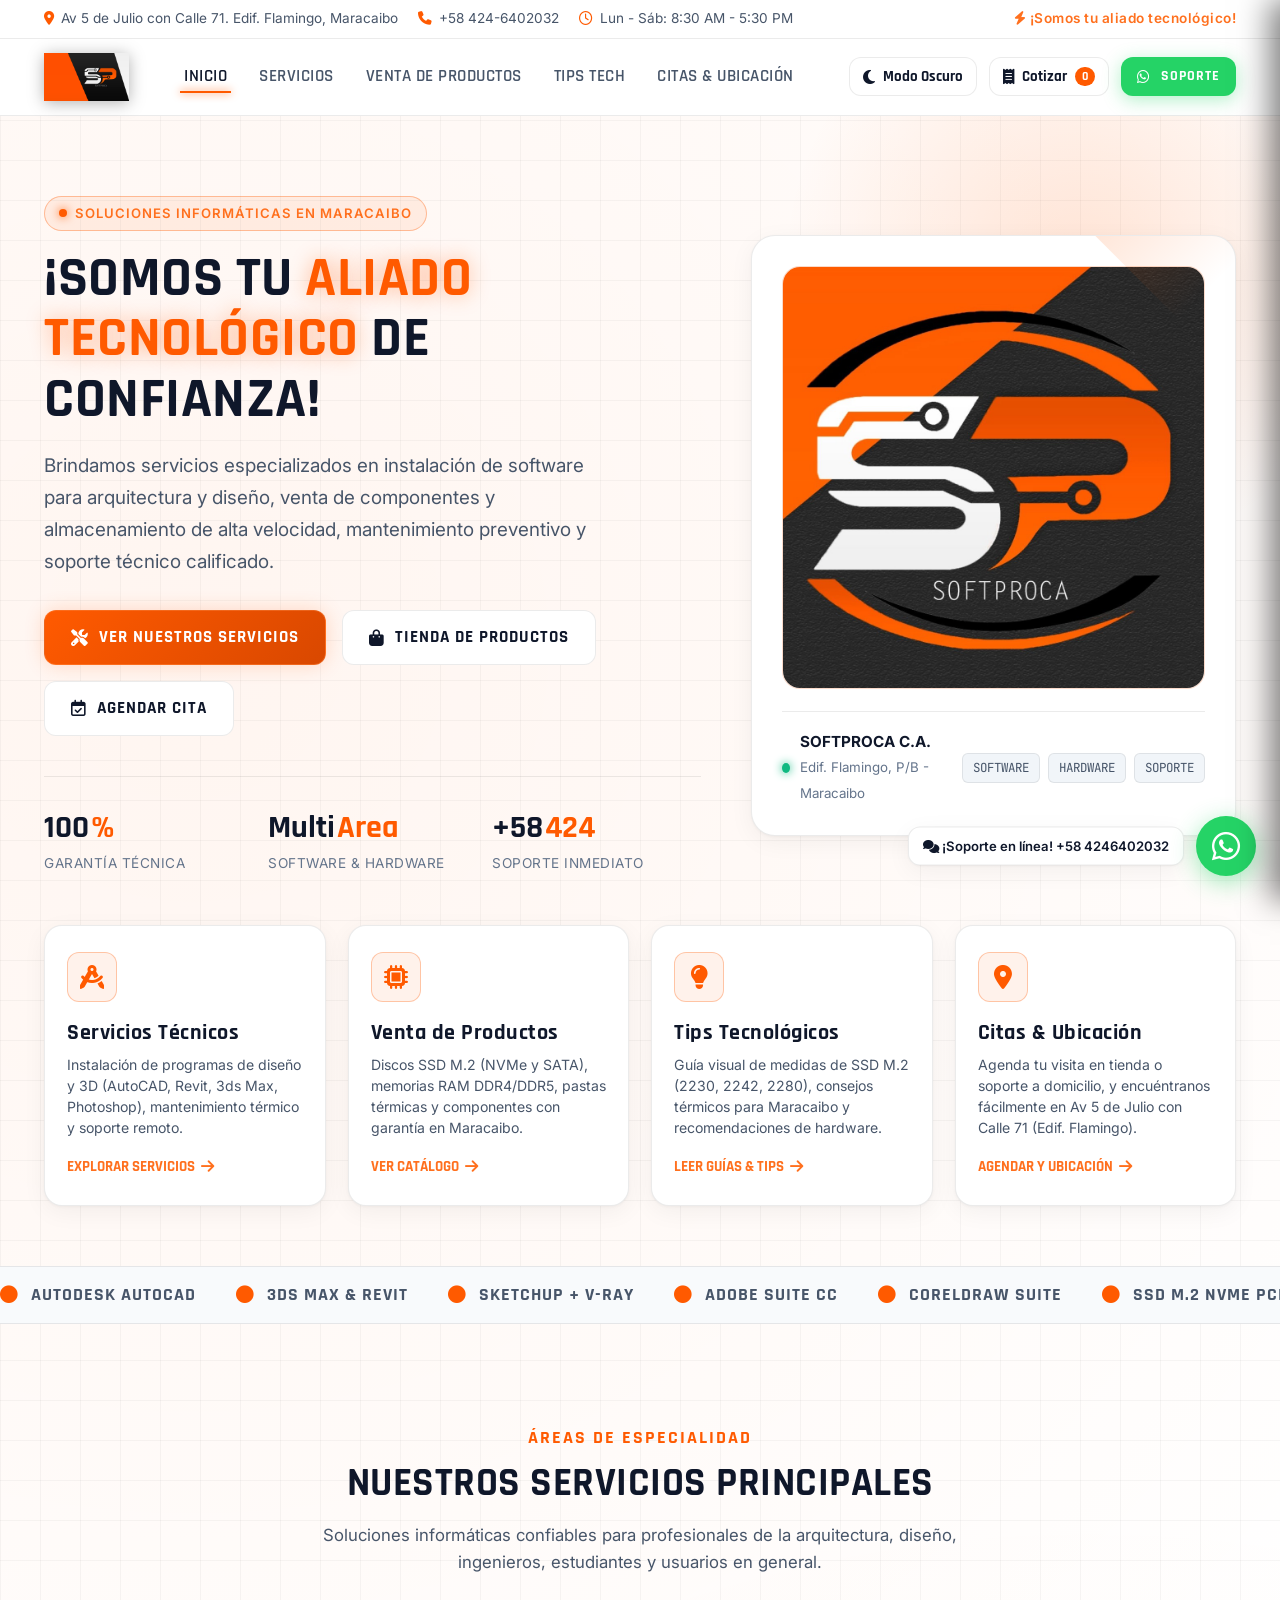
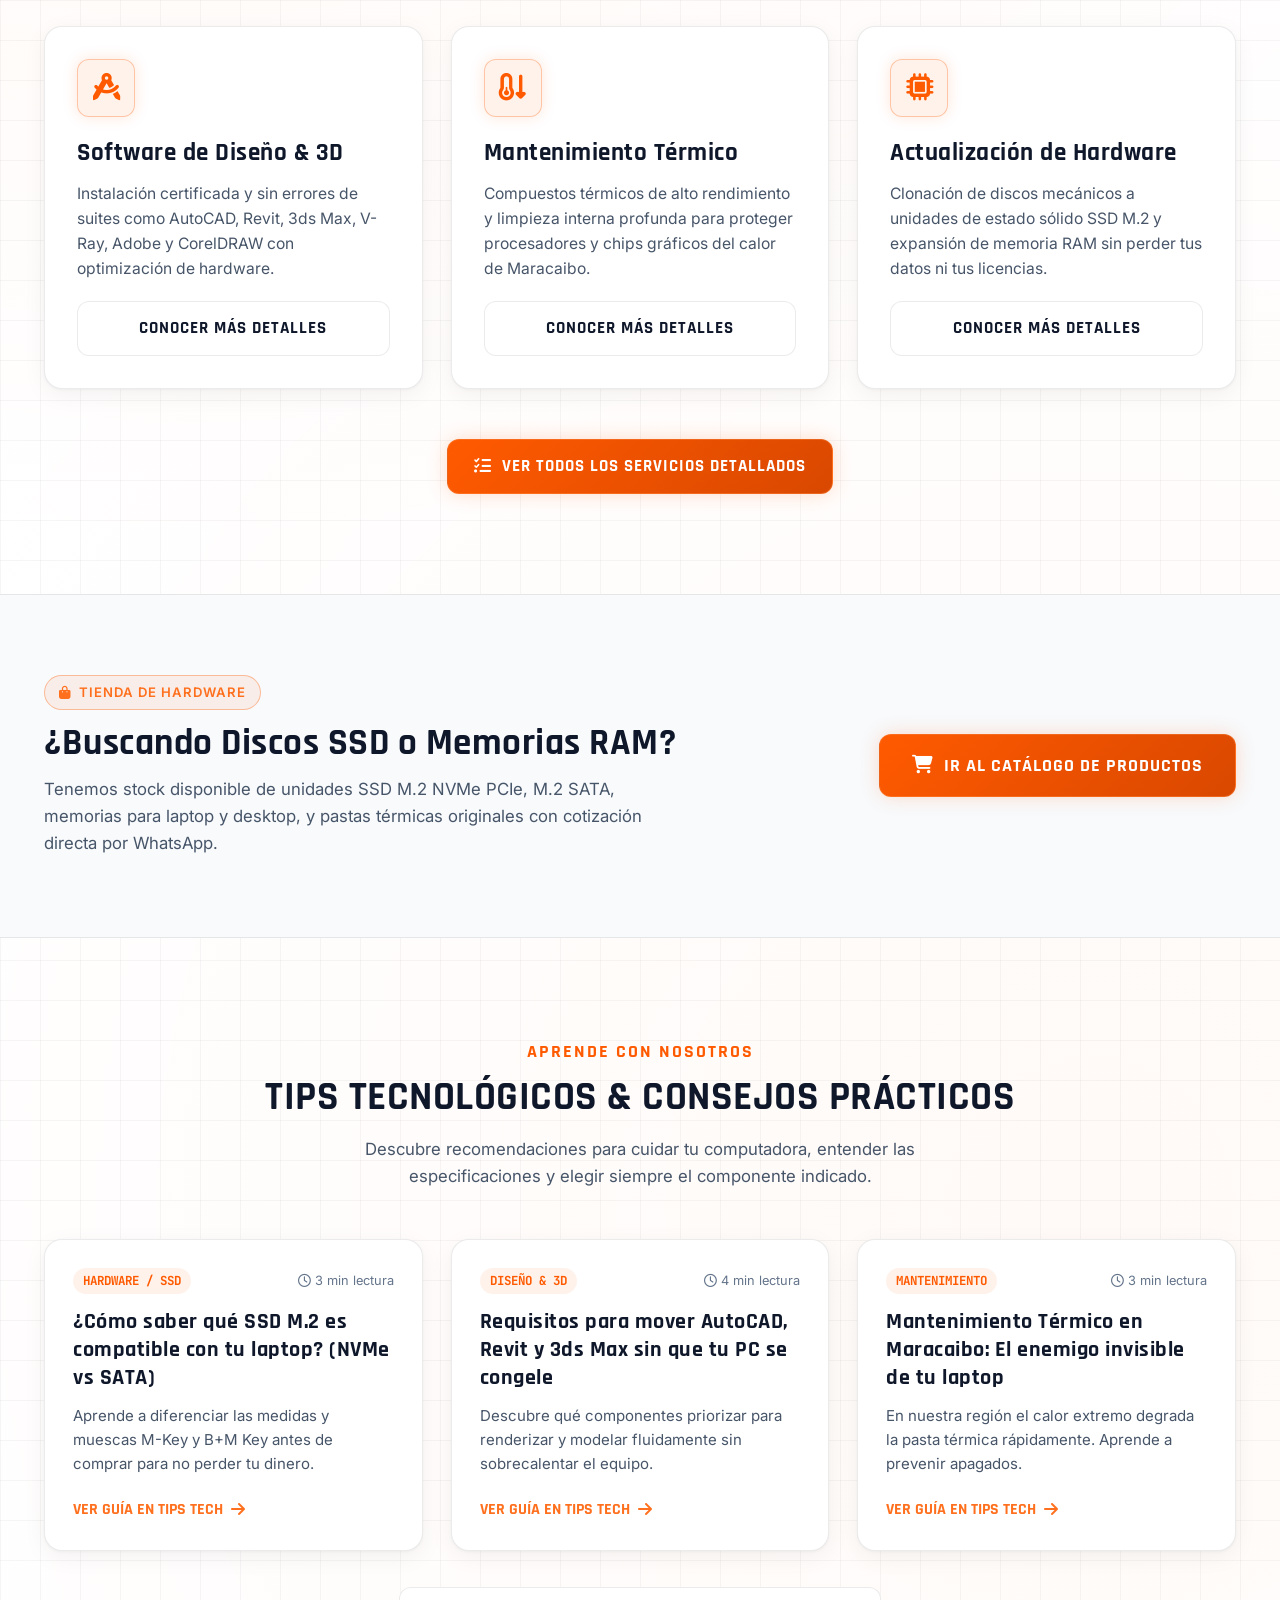
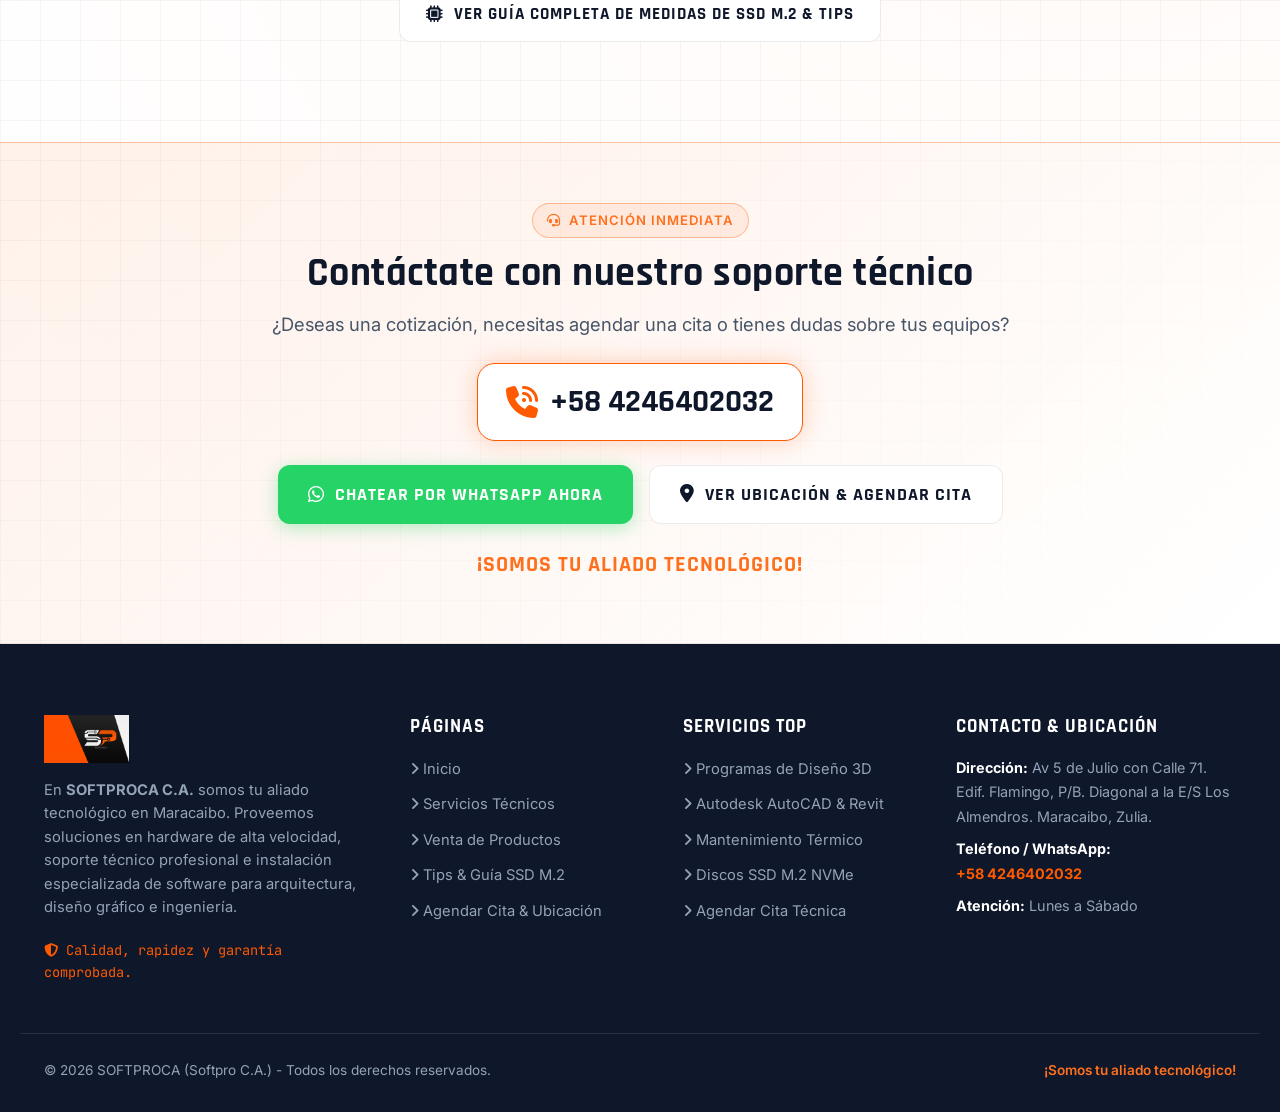
==== index.html @ 81241e96 "Add files via upload" ====
<!DOCTYPE html>
<html lang="es">
<head>
  <meta charset="UTF-8">
  <meta name="viewport" content="width=device-width, initial-scale=1.0">
  <title>SOFTPROCA | ¡Somos tu aliado tecnológico! - Maracaibo</title>
  <meta name="description" content="SOFTPROCA C.A. - Tu aliado tecnológico en Maracaibo. Especialistas en servicios de instalación de software de diseño, venta de hardware, discos SSD M.2 y soporte técnico.">
  <meta name="keywords" content="Softproca, Maracaibo, servicios tecnicos, venta hardware, instalacion software, AutoCAD, Revit, SSD M.2, soporte tecnico Zulia">

  <!-- Favicon -->
  <link rel="icon" type="image/svg+xml" href="assets/images/logo-icon.svg">

  <!-- Hojas de Estilo -->
  <link rel="stylesheet" href="assets/css/styles.css">

  <!-- FontAwesome Icons -->
  <link rel="stylesheet" href="https://cdnjs.cloudflare.com/ajax/libs/font-awesome/6.5.1/css/all.min.css" integrity="sha512-DTOQO9RWCH3ppGqcWaEA1BIZOC6xxalwEsw9c2QQeAIftl+Vegovlnee1c9QX4TctnWMn13TZye+giMm8e2LwA==" crossorigin="anonymous" referrerpolicy="no-referrer" />

  <!-- Detección Inmediata de Tema (Modo Claro Predeterminado de la Marca) -->
  <script>
    (function() {
      try {
        const savedTheme = localStorage.getItem('softproca-theme');
        if (savedTheme === 'dark') {
          document.documentElement.setAttribute('data-theme', 'dark');
        } else {
          // Predominio de blanco y estilo oficial por defecto
          document.documentElement.setAttribute('data-theme', 'light');
        }
      } catch (e) {
        document.documentElement.setAttribute('data-theme', 'light');
      }
    })();
  </script>
</head>
<body>

  <!-- =========================================================================
       TOP BAR INFORMATIVA
       ========================================================================= -->
  <aside class="topbar">
    <div class="container topbar-content">
      <div class="topbar-info">
        <span><i class="fa-solid fa-location-dot" style="color: var(--sp-orange);"></i> Av 5 de Julio con Calle 71. Edif. Flamingo, Maracaibo</span>
        <a href="tel:+584246402032"><i class="fa-solid fa-phone" style="color: var(--sp-orange);"></i> +58 424-6402032</a>
        <span><i class="fa-regular fa-clock" style="color: var(--sp-orange);"></i> Lun - Sáb: 8:30 AM - 5:30 PM</span>
      </div>
      <div class="topbar-slogan">
        <i class="fa-solid fa-bolt"></i> ¡Somos tu aliado tecnológico!
      </div>
    </div>
  </aside>

  <!-- =========================================================================
       NAVBAR PRINCIPAL
       ========================================================================= -->
  <header>
    <nav class="navbar" id="navbar">
      <div class="container nav-container">
        <!-- Logo de Marca -->
        <a href="index.html" class="brand-logo" aria-label="Inicio SOFTPROCA">
          <img src="assets/images/logo-banner.png" alt="SOFTPROCA Logo Oficial" onerror="this.src='assets/images/logo-sq.jpg'">
        </a>

        <!-- Menú de Navegación Multi-página -->
        <ul class="nav-links">
          <li><a href="index.html" class="nav-link active">Inicio</a></li>
          <li><a href="servicios.html" class="nav-link">Servicios</a></li>
          <li><a href="productos.html" class="nav-link">Venta de Productos</a></li>
          <li><a href="tips.html" class="nav-link">Tips Tech</a></li>
          <li><a href="citas-ubicacion.html" class="nav-link">Citas & Ubicación</a></li>
        </ul>

        <!-- Acciones: Tema, Cotizar y WhatsApp -->
        <div class="nav-actions">
          <button class="theme-toggle-btn" id="theme-toggle-btn" aria-label="Cambiar tema claro u oscuro" title="Cambiar tema">
            <i class="fa-solid fa-moon theme-icon" id="theme-icon"></i>
            <span class="theme-toggle-text" id="theme-text">Modo Oscuro</span>
          </button>

          <button class="cart-toggle-btn" id="cart-toggle-btn" aria-label="Ver Cotización">
            <i class="fa-solid fa-receipt"></i>
            <span>Cotizar</span>
            <span class="cart-badge-count" id="cart-badge">0</span>
          </button>

          <a href="https://wa.me/584246402032?text=Hola%20SOFTPROCA!%20%C2%A1Somos%20tu%20aliado%20tecnol%C3%B3gico!%20Deseo%20hacer%20una%20consulta." target="_blank" rel="noopener noreferrer" class="btn btn-whatsapp btn-sm">
            <i class="fa-brands fa-whatsapp"></i> Soporte
          </a>

          <button class="mobile-toggle" aria-label="Abrir Menú">
            <i class="fa-solid fa-bars"></i>
          </button>
        </div>
      </div>
    </nav>
  </header>

  <main>
    <!-- =========================================================================
         HERO SECTION INSTITUCIONAL (EQUILIBRADO)
         ========================================================================= -->
    <section class="hero" id="inicio">
      <div class="container hero-grid">
        <div class="hero-content">
          <div class="badge-tech">
            <span class="pulse-dot"></span>
            Soluciones Informáticas en Maracaibo
          </div>

          <h1 class="hero-headline">
            ¡Somos tu <span class="highlight">aliado tecnológico</span> de confianza!
          </h1>

          <p class="hero-lead">
            Brindamos servicios especializados en instalación de software para arquitectura y diseño, venta de componentes y almacenamiento de alta velocidad, mantenimiento preventivo y soporte técnico calificado.
          </p>

          <div class="hero-cta-group">
            <a href="servicios.html" class="btn btn-primary">
              <i class="fa-solid fa-screwdriver-wrench"></i> Ver Nuestros Servicios
            </a>
            <a href="productos.html" class="btn btn-secondary">
              <i class="fa-solid fa-bag-shopping"></i> Tienda de Productos
            </a>
            <a href="citas-ubicacion.html" class="btn btn-secondary">
              <i class="fa-regular fa-calendar-check"></i> Agendar Cita
            </a>
          </div>

          <div class="hero-stats">
            <div class="stat-item">
              <div class="stat-num">100<span>%</span></div>
              <div class="stat-label">Garantía Técnica</div>
            </div>
            <div class="stat-item">
              <div class="stat-num">Multi<span>Area</span></div>
              <div class="stat-label">Software & Hardware</div>
            </div>
            <div class="stat-item">
              <div class="stat-num">+58<span>424</span></div>
              <div class="stat-label">Soporte Inmediato</div>
            </div>
          </div>
        </div>

        <!-- Columna Visual Hero -->
        <div class="hero-visual">
          <div class="hero-card">
            <div class="hero-card-img-wrap">
              <img src="assets/images/logo-sq.jpg" alt="SOFTPROCA Identidad Visual" />
            </div>
            <div class="hero-card-info">
              <div class="hero-card-status">
                <span class="status-indicator"></span>
                <div>
                  <strong style="display:block; font-size: 0.95rem; color: var(--sp-heading-color);">SOFTPROCA C.A.</strong>
                  <small style="color: var(--sp-text-muted);">Edif. Flamingo, P/B - Maracaibo</small>
                </div>
              </div>
              <div class="hero-card-tags">
                <span class="tag-pill">SOFTWARE</span>
                <span class="tag-pill">HARDWARE</span>
                <span class="tag-pill">SOPORTE</span>
              </div>
            </div>
          </div>
        </div>
      </div>
    </section>

    <!-- =========================================================================
         ACCESOS DIRECTOS A LAS 4 PÁGINAS PRINCIPALES
         ========================================================================= -->
    <section class="container">
      <div class="overview-sections-grid">
        <!-- Tarjeta 1: Servicios -->
        <div class="overview-card">
          <div>
            <div class="overview-card-icon">
              <i class="fa-solid fa-compass-drafting"></i>
            </div>
            <h3 class="overview-card-title">Servicios Técnicos</h3>
            <p class="overview-card-desc">
              Instalación de programas de diseño y 3D (AutoCAD, Revit, 3ds Max, Photoshop), mantenimiento térmico y soporte remoto.
            </p>
          </div>
          <a href="servicios.html" class="overview-card-link">
            Explorar Servicios <i class="fa-solid fa-arrow-right"></i>
          </a>
        </div>

        <!-- Tarjeta 2: Venta de Productos -->
        <div class="overview-card">
          <div>
            <div class="overview-card-icon">
              <i class="fa-solid fa-microchip"></i>
            </div>
            <h3 class="overview-card-title">Venta de Productos</h3>
            <p class="overview-card-desc">
              Discos SSD M.2 (NVMe y SATA), memorias RAM DDR4/DDR5, pastas térmicas y componentes con garantía en Maracaibo.
            </p>
          </div>
          <a href="productos.html" class="overview-card-link">
            Ver Catálogo <i class="fa-solid fa-arrow-right"></i>
          </a>
        </div>

        <!-- Tarjeta 3: Tips Tech -->
        <div class="overview-card">
          <div>
            <div class="overview-card-icon">
              <i class="fa-solid fa-lightbulb"></i>
            </div>
            <h3 class="overview-card-title">Tips Tecnológicos</h3>
            <p class="overview-card-desc">
              Guía visual de medidas de SSD M.2 (2230, 2242, 2280), consejos térmicos para Maracaibo y recomendaciones de hardware.
            </p>
          </div>
          <a href="tips.html" class="overview-card-link">
            Leer Guías & Tips <i class="fa-solid fa-arrow-right"></i>
          </a>
        </div>

        <!-- Tarjeta 4: Agendar Citas & Ubicación -->
        <div class="overview-card">
          <div>
            <div class="overview-card-icon">
              <i class="fa-solid fa-location-dot"></i>
            </div>
            <h3 class="overview-card-title">Citas & Ubicación</h3>
            <p class="overview-card-desc">
              Agenda tu visita en tienda o soporte a domicilio, y encuéntranos fácilmente en Av 5 de Julio con Calle 71 (Edif. Flamingo).
            </p>
          </div>
          <a href="citas-ubicacion.html" class="overview-card-link">
            Agendar y Ubicación <i class="fa-solid fa-arrow-right"></i>
          </a>
        </div>
      </div>
    </section>

    <!-- =========================================================================
         TICKER TECNOLÓGICO INFINITO
         ========================================================================= -->
    <div class="tech-ticker-wrap">
      <div class="tech-ticker">
        <span class="ticker-item"><i class="fa-solid fa-circle dot"></i> AUTODESK AUTOCAD</span>
        <span class="ticker-item"><i class="fa-solid fa-circle dot"></i> 3DS MAX & REVIT</span>
        <span class="ticker-item"><i class="fa-solid fa-circle dot"></i> SKETCHUP + V-RAY</span>
        <span class="ticker-item"><i class="fa-solid fa-circle dot"></i> ADOBE SUITE CC</span>
        <span class="ticker-item"><i class="fa-solid fa-circle dot"></i> CORELDRAW SUITE</span>
        <span class="ticker-item"><i class="fa-solid fa-circle dot"></i> SSD M.2 NVMe PCIE</span>
        <span class="ticker-item"><i class="fa-solid fa-circle dot"></i> MANTENIMIENTO TÉRMICO</span>
        <span class="ticker-item"><i class="fa-solid fa-circle dot"></i> SOPORTE TÉCNICO: +58 4246402032</span>
        <!-- Duplicado para loop continuo -->
        <span class="ticker-item"><i class="fa-solid fa-circle dot"></i> AUTODESK AUTOCAD</span>
        <span class="ticker-item"><i class="fa-solid fa-circle dot"></i> 3DS MAX & REVIT</span>
        <span class="ticker-item"><i class="fa-solid fa-circle dot"></i> SKETCHUP + V-RAY</span>
        <span class="ticker-item"><i class="fa-solid fa-circle dot"></i> ADOBE SUITE CC</span>
        <span class="ticker-item"><i class="fa-solid fa-circle dot"></i> CORELDRAW SUITE</span>
        <span class="ticker-item"><i class="fa-solid fa-circle dot"></i> SSD M.2 NVMe PCIE</span>
        <span class="ticker-item"><i class="fa-solid fa-circle dot"></i> MANTENIMIENTO TÉRMICO</span>
      </div>
    </div>

    <!-- =========================================================================
         RESUMEN DE SERVICIOS DESTACADOS (CON ENLACE A SERVICIOS.HTML)
         ========================================================================= -->
    <section class="services-section">
      <div class="container">
        <div class="section-header">
          <span class="subtitle">Áreas de Especialidad</span>
          <h2 class="title">Nuestros Servicios Principales</h2>
          <p class="description">
            Soluciones informáticas confiables para profesionales de la arquitectura, diseño, ingenieros, estudiantes y usuarios en general.
          </p>
        </div>

        <div class="services-grid">
          <!-- Card Resumen 1 -->
          <div class="service-card">
            <div>
              <div class="service-icon-box">
                <i class="fa-solid fa-compass-drafting"></i>
              </div>
              <h3 class="service-title">Software de Diseño & 3D</h3>
              <p class="service-desc">
                Instalación certificada y sin errores de suites como AutoCAD, Revit, 3ds Max, V-Ray, Adobe y CorelDRAW con optimización de hardware.
              </p>
            </div>
            <div class="service-action">
              <a href="servicios.html" class="btn btn-secondary" style="width:100%;">
                Conocer Más Detalles
              </a>
            </div>
          </div>

          <!-- Card Resumen 2 -->
          <div class="service-card">
            <div>
              <div class="service-icon-box">
                <i class="fa-solid fa-temperature-arrow-down"></i>
              </div>
              <h3 class="service-title">Mantenimiento Térmico</h3>
              <p class="service-desc">
                Compuestos térmicos de alto rendimiento y limpieza interna profunda para proteger procesadores y chips gráficos del calor de Maracaibo.
              </p>
            </div>
            <div class="service-action">
              <a href="servicios.html" class="btn btn-secondary" style="width:100%;">
                Conocer Más Detalles
              </a>
            </div>
          </div>

          <!-- Card Resumen 3 -->
          <div class="service-card">
            <div>
              <div class="service-icon-box">
                <i class="fa-solid fa-microchip"></i>
              </div>
              <h3 class="service-title">Actualización de Hardware</h3>
              <p class="service-desc">
                Clonación de discos mecánicos a unidades de estado sólido SSD M.2 y expansión de memoria RAM sin perder tus datos ni tus licencias.
              </p>
            </div>
            <div class="service-action">
              <a href="servicios.html" class="btn btn-secondary" style="width:100%;">
                Conocer Más Detalles
              </a>
            </div>
          </div>
        </div>

        <div style="text-align: center; margin-top: 10px;">
          <a href="servicios.html" class="btn btn-primary">
            <i class="fa-solid fa-list-check"></i> Ver Todos los Servicios Detallados
          </a>
        </div>
      </div>
    </section>

    <!-- =========================================================================
         BANNER RESUMEN DE PRODUCTOS & HARDWARE (CON ENLACE A PRODUCTOS.HTML)
         ========================================================================= -->
    <section style="padding: 80px 0; background: var(--sp-bg-inner); border-top: 1px solid var(--sp-border); border-bottom: 1px solid var(--sp-border);">
      <div class="container" style="display: flex; align-items: center; justify-content: space-between; flex-wrap: wrap; gap: 30px;">
        <div style="max-width: 650px;">
          <span class="badge-tech"><i class="fa-solid fa-bag-shopping"></i> Tienda de Hardware</span>
          <h2 style="font-size: 2.3rem; margin: 12px 0 10px; color: var(--sp-heading-color);">¿Buscando Discos SSD o Memorias RAM?</h2>
          <p style="color: var(--sp-text-secondary); font-size: 1.05rem;">
            Tenemos stock disponible de unidades SSD M.2 NVMe PCIe, M.2 SATA, memorias para laptop y desktop, y pastas térmicas originales con cotización directa por WhatsApp.
          </p>
        </div>
        <div>
          <a href="productos.html" class="btn btn-primary" style="padding: 16px 32px; font-size: 1.15rem;">
            <i class="fa-solid fa-cart-shopping"></i> Ir al Catálogo de Productos
          </a>
        </div>
      </div>
    </section>

    <!-- =========================================================================
         RESUMEN DE TIPS & GUÍAS (CON ENLACE A TIPS.HTML)
         ========================================================================= -->
    <section class="tips-section">
      <div class="container">
        <div class="section-header">
          <span class="subtitle">Aprende con Nosotros</span>
          <h2 class="title">Tips Tecnológicos & Consejos Prácticos</h2>
          <p class="description">
            Descubre recomendaciones para cuidar tu computadora, entender las especificaciones y elegir siempre el componente indicado.
          </p>
        </div>

        <div class="tips-grid">
          <!-- Tip 1 -->
          <article class="tip-card" onclick="window.location.href='tips.html'">
            <div class="tip-meta">
              <span class="tip-tag">Hardware / SSD</span>
              <span class="tip-read-time"><i class="fa-regular fa-clock"></i> 3 min lectura</span>
            </div>
            <h3 class="tip-title">¿Cómo saber qué SSD M.2 es compatible con tu laptop? (NVMe vs SATA)</h3>
            <p class="tip-excerpt">
              Aprende a diferenciar las medidas y muescas M-Key y B+M Key antes de comprar para no perder tu dinero.
            </p>
            <span class="tip-read-more">
              Ver Guía en Tips Tech <i class="fa-solid fa-arrow-right"></i>
            </span>
          </article>

          <!-- Tip 2 -->
          <article class="tip-card" onclick="window.location.href='tips.html'">
            <div class="tip-meta">
              <span class="tip-tag">Diseño & 3D</span>
              <span class="tip-read-time"><i class="fa-regular fa-clock"></i> 4 min lectura</span>
            </div>
            <h3 class="tip-title">Requisitos para mover AutoCAD, Revit y 3ds Max sin que tu PC se congele</h3>
            <p class="tip-excerpt">
              Descubre qué componentes priorizar para renderizar y modelar fluidamente sin sobrecalentar el equipo.
            </p>
            <span class="tip-read-more">
              Ver Guía en Tips Tech <i class="fa-solid fa-arrow-right"></i>
            </span>
          </article>

          <!-- Tip 3 -->
          <article class="tip-card" onclick="window.location.href='tips.html'">
            <div class="tip-meta">
              <span class="tip-tag">Mantenimiento</span>
              <span class="tip-read-time"><i class="fa-regular fa-clock"></i> 3 min lectura</span>
            </div>
            <h3 class="tip-title">Mantenimiento Térmico en Maracaibo: El enemigo invisible de tu laptop</h3>
            <p class="tip-excerpt">
              En nuestra región el calor extremo degrada la pasta térmica rápidamente. Aprende a prevenir apagados.
            </p>
            <span class="tip-read-more">
              Ver Guía en Tips Tech <i class="fa-solid fa-arrow-right"></i>
            </span>
          </article>
        </div>

        <div style="text-align: center; margin-top: 36px;">
          <a href="tips.html" class="btn btn-secondary">
            <i class="fa-solid fa-microchip"></i> Ver Guía Completa de Medidas de SSD M.2 & Tips
          </a>
        </div>
      </div>
    </section>

    <!-- =========================================================================
         BANNER DE SOPORTE TÉCNICO Y ACCESO A UBICACIÓN
         ========================================================================= -->
    <section class="support-banner-section">
      <div class="container support-box">
        <span class="badge-tech"><i class="fa-solid fa-headset"></i> Atención Inmediata</span>
        <h2 style="margin-top: 12px;">Contáctate con nuestro soporte técnico</h2>
        <p>
          ¿Deseas una cotización, necesitas agendar una cita o tienes dudas sobre tus equipos?
        </p>
        
        <div>
          <a href="tel:+584246402032" class="support-phone-badge">
            <i class="fa-solid fa-phone-volume"></i> +58 4246402032
          </a>
        </div>

        <div style="display: flex; justify-content: center; gap: 16px; flex-wrap: wrap;">
          <a href="https://wa.me/584246402032?text=Hola%20Softproca!%20Necesito%20asistencia%20t%C3%A9cnica%20de%20un%20especialista." target="_blank" rel="noopener noreferrer" class="btn btn-whatsapp" style="font-size: 1.15rem; padding: 14px 30px;">
            <i class="fa-brands fa-whatsapp"></i> Chatear por WhatsApp Ahora
          </a>
          <a href="citas-ubicacion.html" class="btn btn-secondary" style="font-size: 1.15rem; padding: 14px 30px;">
            <i class="fa-solid fa-location-dot"></i> Ver Ubicación & Agendar Cita
          </a>
        </div>

        <div style="margin-top: 24px; font-family: var(--sp-font-head); font-size: 1.35rem; color: var(--sp-orange-light); font-weight: 700; letter-spacing: 1px;">
          ¡SOMOS TU ALIADO TECNOLÓGICO!
        </div>
      </div>
    </section>
  </main>

  <!-- =========================================================================
       FOOTER
       ========================================================================= -->
  <footer class="site-footer">
    <div class="container footer-grid">
      <div class="footer-brand">
        <img src="assets/images/logo-banner.png" alt="SOFTPROCA Logo" style="height: 48px; width: auto; margin-bottom: 14px;">
        <p>
          En <strong>SOFTPROCA C.A.</strong> somos tu aliado tecnológico en Maracaibo. Proveemos soluciones en hardware de alta velocidad, soporte técnico profesional e instalación especializada de software para arquitectura, diseño gráfico e ingeniería.
        </p>
        <div style="font-family: var(--sp-font-mono); font-size: 0.85rem; color: var(--sp-orange);">
          <i class="fa-solid fa-shield-halved"></i> Calidad, rapidez y garantía comprobada.
        </div>
      </div>

      <div class="footer-col">
        <h4>Páginas</h4>
        <ul class="footer-links">
          <li><a href="index.html"><i class="fa-solid fa-angle-right"></i> Inicio</a></li>
          <li><a href="servicios.html"><i class="fa-solid fa-angle-right"></i> Servicios Técnicos</a></li>
          <li><a href="productos.html"><i class="fa-solid fa-angle-right"></i> Venta de Productos</a></li>
          <li><a href="tips.html"><i class="fa-solid fa-angle-right"></i> Tips & Guía SSD M.2</a></li>
          <li><a href="citas-ubicacion.html"><i class="fa-solid fa-angle-right"></i> Agendar Cita & Ubicación</a></li>
        </ul>
      </div>

      <div class="footer-col">
        <h4>Servicios Top</h4>
        <ul class="footer-links">
          <li><a href="servicios.html"><i class="fa-solid fa-angle-right"></i> Programas de Diseño 3D</a></li>
          <li><a href="servicios.html"><i class="fa-solid fa-angle-right"></i> Autodesk AutoCAD & Revit</a></li>
          <li><a href="servicios.html"><i class="fa-solid fa-angle-right"></i> Mantenimiento Térmico</a></li>
          <li><a href="productos.html"><i class="fa-solid fa-angle-right"></i> Discos SSD M.2 NVMe</a></li>
          <li><a href="citas-ubicacion.html"><i class="fa-solid fa-angle-right"></i> Agendar Cita Técnica</a></li>
        </ul>
      </div>

      <div class="footer-col">
        <h4>Contacto & Ubicación</h4>
        <div style="font-size: 0.9rem; line-height: 1.7;">
          <p><strong style="color:#FFF;">Dirección:</strong> Av 5 de Julio con Calle 71. Edif. Flamingo, P/B. Diagonal a la E/S Los Almendros. Maracaibo, Zulia.</p>
          <p style="margin-top: 8px;"><strong style="color:#FFF;">Teléfono / WhatsApp:</strong> <br><a href="tel:+584246402032" style="color: var(--sp-orange); font-weight: bold;">+58 4246402032</a></p>
          <p style="margin-top: 8px;"><strong style="color:#FFF;">Atención:</strong> Lunes a Sábado</p>
        </div>
      </div>
    </div>

    <div class="container footer-bottom">
      <div>
        &copy; 2026 SOFTPROCA (Softpro C.A.) - Todos los derechos reservados.
      </div>
      <div style="color: var(--sp-orange-light); font-weight: 600;">
        ¡Somos tu aliado tecnológico!
      </div>
    </div>
  </footer>

  <!-- =========================================================================
       DRAWER LATERAL: COTIZADOR / CARRITO DE PRODUCTOS
       ========================================================================= -->
  <div class="cart-drawer-overlay" id="cart-drawer-overlay"></div>
  <aside class="cart-drawer" id="cart-drawer">
    <div class="cart-drawer-header">
      <h3 class="cart-drawer-title">
        <i class="fa-solid fa-receipt" style="color: var(--sp-orange);"></i> Tu Lista de Cotización
      </h3>
      <button class="cart-drawer-close" id="cart-close-btn" aria-label="Cerrar Cotizador">
        <i class="fa-solid fa-xmark"></i>
      </button>
    </div>

    <div class="cart-drawer-items" id="cart-items-container"></div>

    <div class="cart-drawer-footer">
      <div class="cart-total-row">
        <span>Total Estimado:</span>
        <span id="cart-total-amount" style="color: var(--sp-orange);">$0.00</span>
      </div>
      <button class="btn btn-whatsapp" id="btn-checkout-wa" style="width: 100%;" disabled>
        <i class="fa-brands fa-whatsapp"></i> Enviar Cotización a WhatsApp (+58 4246402032)
      </button>
      <small style="display: block; text-align: center; color: var(--sp-text-muted); margin-top: 10px; font-size: 0.78rem;">
        Precios referenciales en USD. Te responderemos al instante con la cotización formal y disponibilidad en tienda.
      </small>
    </div>
  </aside>

  <!-- =========================================================================
       MODAL GENERAL (LIGHTBOX DE FLYERS Y DETALLES)
       ========================================================================= -->
  <div class="modal-overlay" id="general-modal-overlay">
    <div class="modal-content-box">
      <button class="modal-close-btn" id="general-modal-close" aria-label="Cerrar Ventana">
        <i class="fa-solid fa-xmark"></i>
      </button>
      <h3 id="general-modal-title" style="font-size: 1.5rem; color: var(--sp-orange); margin-bottom: 16px;">Detalle</h3>
      <div id="general-modal-body"></div>
    </div>
  </div>

  <!-- =========================================================================
       WIDGET FLOTANTE DE WHATSAPP
       ========================================================================= -->
  <div class="whatsapp-float-widget">
    <div class="whatsapp-tooltip">
      <i class="fa-solid fa-comments"></i> ¡Soporte en línea! +58 4246402032
    </div>
    <a href="https://wa.me/584246402032?text=Hola%20SOFTPROCA!%20%C2%A1Somos%20tu%20aliado%20tecnol%C3%B3gico!%20Deseo%20hacer%20una%20consulta." target="_blank" rel="noopener noreferrer" class="whatsapp-float-btn" aria-label="Contactar soporte por WhatsApp">
      <i class="fa-brands fa-whatsapp"></i>
    </a>
  </div>

  <!-- Script Principal -->
  <script src="assets/js/main.js"></script>
</body>
</html>
---- assets/css/styles.css ----
/* ==========================================================================
   SOFTPROCA - IDENTIDAD VISUAL & ESTILOS GLOBALES
   "¡Somos tu aliado tecnológico!"
   SOPORTE PARA MODO OSCURO (DARK) Y MODO CLARO (LIGHT)
   ========================================================================== */

@import url('https://fonts.googleapis.com/css2?family=Inter:wght@300;400;500;600;700&family=Rajdhani:wght@500;600;700;800&family=JetBrains+Mono:wght@400;500;700&display=swap');

/* ==========================================================================
   VARIABLES DE COLOR & TEMAS
   ========================================================================== */

:root, [data-theme="light"] {
  /* Color Acento de Marca Softproca */
  --sp-orange: #FF5A00;
  --sp-orange-light: #FF701E;
  --sp-orange-dark: #D94800;
  --sp-orange-glow: rgba(255, 90, 0, 0.35);
  --sp-orange-dim: rgba(255, 90, 0, 0.08);

  /* Fondos Modo Claro Oficial (Blanco Puro & Gris Tecnológico Sutil) */
  --sp-bg-darkest: #F1F5F9;
  --sp-bg-dark: #FFFFFF;
  --sp-bg-card: #FFFFFF;
  --sp-bg-card-hover: #F8FAFC;
  --sp-bg-card-alt: #F1F5F9;
  --sp-bg-inner: #F8FAFC;
  --sp-input-bg: #FFFFFF;
  --sp-ticker-bg: #F8FAFC;
  --sp-topbar-bg: #FFFFFF;
  --sp-navbar-bg: rgba(255, 255, 255, 0.96);
  --sp-banner-gradient: linear-gradient(135deg, #FFFFFF 0%, #FFF7F2 100%);
  --sp-support-gradient: linear-gradient(135deg, rgba(255, 90, 0, 0.08) 0%, #FFFFFF 100%);
  --sp-footer-bg: #0F172A;

  /* Bordes & Sombras Suaves */
  --sp-border: rgba(0, 0, 0, 0.08);
  --sp-border-hover: rgba(255, 90, 0, 0.5);
  --sp-border-active: rgba(255, 90, 0, 0.6);
  --sp-border-glow: 0 0 15px rgba(255, 90, 0, 0.25);
  --sp-shadow-card: 0 6px 24px rgba(0, 0, 0, 0.05), 0 1px 3px rgba(0, 0, 0, 0.04);
  --sp-shadow-glow: 0 0 20px rgba(255, 90, 0, 0.2);
  --sp-shadow-glow-strong: 0 0 30px rgba(255, 90, 0, 0.35);

  /* Textos & Tipografía de Alto Contraste */
  --sp-text-primary: #1E293B;
  --sp-text-secondary: #475569;
  --sp-text-muted: #64748B;
  --sp-text-orange: #FF5A00;
  --sp-heading-color: #0F172A;

  /* Elementos */
  --sp-pill-bg: #F1F5F9;
  --sp-pill-text: #1E293B;
  --sp-grid-line: rgba(0, 0, 0, 0.035);
  --sp-radial-glow1: rgba(255, 90, 0, 0.06);
  --sp-radial-glow2: rgba(255, 90, 0, 0.03);

  --sp-color-scheme: light;
}

[data-theme="dark"] {
  /* Color Acento de Marca Softproca */
  --sp-orange: #FF5A00;
  --sp-orange-light: #FF7726;
  --sp-orange-dark: #D94800;
  --sp-orange-glow: rgba(255, 90, 0, 0.45);
  --sp-orange-dim: rgba(255, 90, 0, 0.12);

  /* Fondos Modo Oscuro (Tech Space Dark) */
  --sp-bg-darkest: #07080A;
  --sp-bg-dark: #0D0F14;
  --sp-bg-card: #131720;
  --sp-bg-card-hover: #191E2A;
  --sp-bg-card-alt: #161A24;
  --sp-bg-inner: #0A0C11;
  --sp-input-bg: #0A0C11;
  --sp-ticker-bg: #0B0D12;
  --sp-topbar-bg: #07080A;
  --sp-navbar-bg: rgba(13, 15, 20, 0.92);
  --sp-banner-gradient: linear-gradient(135deg, #171A24 0%, #10121A 100%);
  --sp-support-gradient: linear-gradient(135deg, rgba(255, 90, 0, 0.18) 0%, rgba(13, 15, 20, 0.95) 100%);
  --sp-footer-bg: #07080A;

  /* Bordes & Sombras */
  --sp-border: rgba(255, 255, 255, 0.08);
  --sp-border-hover: rgba(255, 90, 0, 0.45);
  --sp-border-active: rgba(255, 90, 0, 0.5);
  --sp-border-glow: 0 0 15px rgba(255, 90, 0, 0.35);
  --sp-shadow-card: 0 10px 30px rgba(0, 0, 0, 0.6);
  --sp-shadow-glow: 0 0 25px rgba(255, 90, 0, 0.25);
  --sp-shadow-glow-strong: 0 0 35px rgba(255, 90, 0, 0.45);

  /* Textos & Tipografía */
  --sp-text-primary: #F3F4F6;
  --sp-text-secondary: #9CA3AF;
  --sp-text-muted: #6B7280;
  --sp-text-orange: #FF661A;
  --sp-heading-color: #FFFFFF;

  /* Elementos */
  --sp-pill-bg: #0A0C11;
  --sp-pill-text: #D1D5DB;
  --sp-grid-line: rgba(255, 255, 255, 0.02);
  --sp-radial-glow1: rgba(255, 90, 0, 0.07);
  --sp-radial-glow2: rgba(255, 90, 0, 0.05);

  --sp-color-scheme: dark;
}

/* Tipografía y Dimensiones Globales */
:root {
  --sp-font-head: 'Rajdhani', -apple-system, sans-serif;
  --sp-font-body: 'Inter', -apple-system, sans-serif;
  --sp-font-mono: 'JetBrains Mono', monospace;

  --sp-radius-sm: 6px;
  --sp-radius-md: 12px;
  --sp-radius-lg: 18px;
  --sp-radius-xl: 24px;

  --sp-transition: all 0.25s cubic-bezier(0.4, 0, 0.2, 1);
}

/* ==========================================================================
   RESET & BASE
   ========================================================================== */

*, *::before, *::after {
  box-sizing: border-box;
  margin: 0;
  padding: 0;
}

html {
  scroll-behavior: smooth;
  font-size: 16px;
  color-scheme: var(--sp-color-scheme);
  transition: background-color 0.3s ease, color 0.3s ease;
}

body {
  font-family: var(--sp-font-body);
  background-color: var(--sp-bg-dark);
  color: var(--sp-text-primary);
  line-height: 1.6;
  overflow-x: hidden;
  position: relative;
  background-image: 
    radial-gradient(circle at 15% 15%, var(--sp-radial-glow1) 0%, transparent 40%),
    radial-gradient(circle at 85% 65%, var(--sp-radial-glow2) 0%, transparent 45%),
    linear-gradient(var(--sp-grid-line) 1px, transparent 1px),
    linear-gradient(90deg, var(--sp-grid-line) 1px, transparent 1px);
  background-size: 100% 100%, 100% 100%, 40px 40px, 40px 40px;
  transition: background-color 0.3s ease, color 0.3s ease;
}

/* Scrollbar Personalizada */
::-webkit-scrollbar {
  width: 9px;
}
::-webkit-scrollbar-track {
  background: var(--sp-bg-darkest);
}
::-webkit-scrollbar-thumb {
  background: #3b4252;
  border-radius: 4px;
}
::-webkit-scrollbar-thumb:hover {
  background: var(--sp-orange);
}

/* Tipografía de Encabezados */
h1, h2, h3, h4, h5, h6 {
  font-family: var(--sp-font-head);
  letter-spacing: 0.5px;
  font-weight: 700;
  line-height: 1.2;
  color: var(--sp-heading-color);
  transition: color 0.3s ease;
}

a {
  color: inherit;
  text-decoration: none;
  transition: var(--sp-transition);
}

img {
  max-width: 100%;
  display: block;
}

button, input, select, textarea {
  font-family: inherit;
  outline: none;
  border: none;
}

/* Contenedor */
.container {
  width: 100%;
  max-width: 1240px;
  margin: 0 auto;
  padding: 0 24px;
}

/* ==========================================================================
   COMPONENTES UI & BADGES
   ========================================================================== */

.badge-tech {
  display: inline-flex;
  align-items: center;
  gap: 8px;
  padding: 6px 14px;
  background: var(--sp-orange-dim);
  border: 1px solid rgba(255, 90, 0, 0.35);
  border-radius: 999px;
  color: var(--sp-orange-light);
  font-size: 0.82rem;
  font-weight: 600;
  text-transform: uppercase;
  letter-spacing: 1px;
}

.badge-tech .pulse-dot {
  width: 8px;
  height: 8px;
  background: var(--sp-orange);
  border-radius: 50%;
  box-shadow: 0 0 10px var(--sp-orange);
  animation: pulse-glow 2s infinite;
}

@keyframes pulse-glow {
  0% { transform: scale(0.95); opacity: 0.8; }
  50% { transform: scale(1.3); opacity: 1; }
  100% { transform: scale(0.95); opacity: 0.8; }
}

.section-header {
  text-align: center;
  margin-bottom: 50px;
}

.section-header .subtitle {
  color: var(--sp-orange);
  font-family: var(--sp-font-head);
  font-size: 1.1rem;
  font-weight: 700;
  text-transform: uppercase;
  letter-spacing: 2px;
  margin-bottom: 8px;
  display: block;
}

.section-header .title {
  font-size: 2.5rem;
  margin-bottom: 14px;
  text-transform: uppercase;
  font-weight: 800;
  color: var(--sp-heading-color);
}

.section-header .description {
  color: var(--sp-text-secondary);
  max-width: 680px;
  margin: 0 auto;
  font-size: 1.05rem;
}

/* ==========================================================================
   CABECERA DE PÁGINAS INTERNAS (MULTI-PAGE BANNER)
   ========================================================================== */

.page-header-banner {
  padding: 60px 0 50px;
  background: var(--sp-banner-gradient);
  border-bottom: 1px solid var(--sp-border);
  position: relative;
  overflow: hidden;
}

.page-header-banner::before {
  content: '';
  position: absolute;
  top: -50px;
  right: -50px;
  width: 350px;
  height: 350px;
  background: radial-gradient(circle, var(--sp-orange-glow) 0%, transparent 70%);
  pointer-events: none;
}

.breadcrumb-nav {
  display: flex;
  align-items: center;
  gap: 8px;
  font-size: 0.85rem;
  font-family: var(--sp-font-mono);
  color: var(--sp-text-muted);
  margin-bottom: 16px;
}

.breadcrumb-nav a {
  color: var(--sp-text-secondary);
}

.breadcrumb-nav a:hover {
  color: var(--sp-orange);
}

.breadcrumb-nav span {
  color: var(--sp-orange);
}

.page-title {
  font-size: 3rem;
  text-transform: uppercase;
  font-weight: 800;
  margin-bottom: 12px;
  line-height: 1.1;
  color: var(--sp-heading-color);
}

.page-subtitle {
  font-size: 1.15rem;
  color: var(--sp-text-secondary);
  max-width: 720px;
}

/* Grid de Navegación Rápida en Inicio */
.overview-sections-grid {
  display: grid;
  grid-template-columns: repeat(4, 1fr);
  gap: 22px;
  margin: -40px 0 60px;
  position: relative;
  z-index: 10;
}

.overview-card {
  background: var(--sp-bg-card);
  border: 1px solid var(--sp-border);
  border-radius: var(--sp-radius-lg);
  padding: 26px 22px;
  transition: var(--sp-transition);
  display: flex;
  flex-direction: column;
  justify-content: space-between;
  box-shadow: var(--sp-shadow-card);
}

.overview-card:hover {
  border-color: var(--sp-orange);
  transform: translateY(-6px);
  box-shadow: var(--sp-shadow-glow);
}

.overview-card-icon {
  width: 50px;
  height: 50px;
  border-radius: var(--sp-radius-md);
  background: var(--sp-orange-dim);
  border: 1px solid rgba(255, 90, 0, 0.3);
  display: flex;
  align-items: center;
  justify-content: center;
  font-size: 1.5rem;
  color: var(--sp-orange);
  margin-bottom: 18px;
}

.overview-card-title {
  font-size: 1.35rem;
  margin-bottom: 8px;
  color: var(--sp-heading-color);
}

.overview-card-desc {
  font-size: 0.88rem;
  color: var(--sp-text-secondary);
  margin-bottom: 16px;
  line-height: 1.5;
}

.overview-card-link {
  font-family: var(--sp-font-head);
  font-size: 0.95rem;
  font-weight: 700;
  text-transform: uppercase;
  color: var(--sp-orange-light);
  display: inline-flex;
  align-items: center;
  gap: 6px;
}

.overview-card:hover .overview-card-link {
  color: var(--sp-orange);
  gap: 10px;
}

/* Buscador de Productos */
.search-bar-wrap {
  max-width: 500px;
  margin: 0 auto 30px;
  position: relative;
}

.search-input {
  width: 100%;
  padding: 13px 20px 13px 48px;
  background: var(--sp-input-bg);
  border: 1px solid var(--sp-border);
  border-radius: 999px;
  color: var(--sp-text-primary);
  font-size: 0.95rem;
  transition: var(--sp-transition);
}

.search-input:focus {
  border-color: var(--sp-orange);
  box-shadow: 0 0 15px rgba(255, 90, 0, 0.25);
}

.search-icon {
  position: absolute;
  left: 18px;
  top: 50%;
  transform: translateY(-50%);
  color: var(--sp-text-muted);
  font-size: 1rem;
}

@media (max-width: 992px) {
  .overview-sections-grid {
    grid-template-columns: repeat(2, 1fr);
    margin-top: 10px;
  }
}

@media (max-width: 580px) {
  .overview-sections-grid {
    grid-template-columns: 1fr;
  }
  .page-title {
    font-size: 2.2rem;
  }
}

/* Botones Tech */
.btn {
  display: inline-flex;
  align-items: center;
  justify-content: center;
  gap: 10px;
  padding: 13px 26px;
  font-family: var(--sp-font-head);
  font-size: 1.05rem;
  font-weight: 700;
  text-transform: uppercase;
  letter-spacing: 1px;
  border-radius: var(--sp-radius-md);
  cursor: pointer;
  transition: var(--sp-transition);
  position: relative;
  overflow: hidden;
}

.btn-primary {
  background: linear-gradient(135deg, var(--sp-orange) 0%, var(--sp-orange-dark) 100%);
  color: #FFFFFF;
  box-shadow: var(--sp-shadow-glow);
  border: 1px solid rgba(255, 140, 70, 0.4);
}

.btn-primary:hover {
  background: linear-gradient(135deg, #FF6F1A 0%, var(--sp-orange) 100%);
  transform: translateY(-2px);
  box-shadow: var(--sp-shadow-glow-strong);
}

.btn-secondary {
  background: var(--sp-bg-card);
  color: var(--sp-heading-color);
  border: 1px solid var(--sp-border);
  backdrop-filter: blur(10px);
}

.btn-secondary:hover {
  background: var(--sp-orange-dim);
  border-color: var(--sp-orange);
  color: var(--sp-orange);
  transform: translateY(-2px);
}

.btn-whatsapp {
  background: #25D366;
  color: #FFFFFF;
  font-weight: 700;
  box-shadow: 0 4px 18px rgba(37, 211, 102, 0.35);
}

.btn-whatsapp:hover {
  background: #20BD5A;
  transform: translateY(-2px);
  box-shadow: 0 6px 22px rgba(37, 211, 102, 0.5);
}

.btn-sm {
  padding: 8px 16px;
  font-size: 0.9rem;
}

/* ==========================================================================
   TOP BAR & NAVBAR
   ========================================================================== */

.topbar {
  background: var(--sp-topbar-bg);
  border-bottom: 1px solid var(--sp-border);
  font-size: 0.85rem;
  padding: 8px 0;
  color: var(--sp-text-secondary);
  transition: background-color 0.3s ease, border-color 0.3s ease;
}

.topbar-content {
  display: flex;
  align-items: center;
  justify-content: space-between;
  flex-wrap: wrap;
  gap: 12px;
}

.topbar-info {
  display: flex;
  align-items: center;
  gap: 20px;
  flex-wrap: wrap;
}

.topbar-info span, .topbar-info a {
  display: inline-flex;
  align-items: center;
  gap: 7px;
}

.topbar-info a:hover {
  color: var(--sp-orange);
}

.topbar-slogan {
  color: var(--sp-orange-light);
  font-weight: 600;
  letter-spacing: 0.5px;
}

.navbar {
  position: sticky;
  top: 0;
  z-index: 1000;
  background: var(--sp-navbar-bg);
  backdrop-filter: blur(14px);
  border-bottom: 1px solid var(--sp-border);
  transition: var(--sp-transition);
}

.navbar.scrolled {
  box-shadow: var(--sp-shadow-card);
  border-bottom-color: rgba(255, 90, 0, 0.25);
}

.nav-container {
  display: flex;
  align-items: center;
  justify-content: space-between;
  padding: 14px 24px;
}

.brand-logo {
  display: flex;
  align-items: center;
  gap: 14px;
}

.brand-logo img {
  height: 48px;
  width: auto;
  object-fit: contain;
  filter: drop-shadow(0 2px 8px rgba(0,0,0,0.3));
}

.nav-links {
  display: flex;
  align-items: center;
  gap: 24px;
  list-style: none;
}

.nav-link {
  font-family: var(--sp-font-head);
  font-size: 1.05rem;
  font-weight: 600;
  text-transform: uppercase;
  letter-spacing: 0.5px;
  color: var(--sp-text-secondary);
  padding: 6px 4px;
  position: relative;
}

.nav-link:hover, .nav-link.active {
  color: var(--sp-heading-color);
}

.nav-link::after {
  content: '';
  position: absolute;
  bottom: 0;
  left: 0;
  width: 0;
  height: 2px;
  background: var(--sp-orange);
  transition: var(--sp-transition);
  box-shadow: 0 0 8px var(--sp-orange);
}

.nav-link:hover::after, .nav-link.active::after {
  width: 100%;
}

.nav-actions {
  display: flex;
  align-items: center;
  gap: 12px;
}

/* Botón Switcher Tema (Dark / Light / Auto) */
.theme-toggle-btn {
  background: var(--sp-bg-card);
  color: var(--sp-heading-color);
  border: 1px solid var(--sp-border);
  padding: 9px 13px;
  border-radius: var(--sp-radius-md);
  cursor: pointer;
  display: flex;
  align-items: center;
  gap: 8px;
  font-family: var(--sp-font-head);
  font-weight: 700;
  font-size: 0.95rem;
  transition: var(--sp-transition);
  user-select: none;
}

.theme-toggle-btn:hover {
  background: var(--sp-orange-dim);
  border-color: var(--sp-orange);
  color: var(--sp-orange);
}

.theme-toggle-btn .theme-icon {
  font-size: 1rem;
  transition: transform 0.3s ease;
}

.theme-toggle-btn:hover .theme-icon {
  transform: rotate(20deg);
}

.cart-toggle-btn {
  position: relative;
  background: var(--sp-bg-card);
  color: var(--sp-heading-color);
  border: 1px solid var(--sp-border);
  padding: 9px 13px;
  border-radius: var(--sp-radius-md);
  cursor: pointer;
  display: flex;
  align-items: center;
  gap: 8px;
  font-family: var(--sp-font-head);
  font-weight: 700;
  font-size: 0.95rem;
  transition: var(--sp-transition);
}

.cart-toggle-btn:hover {
  background: var(--sp-orange-dim);
  border-color: var(--sp-orange);
}

.cart-badge-count {
  background: var(--sp-orange);
  color: #FFFFFF;
  font-size: 0.75rem;
  font-weight: 700;
  border-radius: 999px;
  padding: 2px 7px;
  min-width: 18px;
  text-align: center;
}

.mobile-toggle {
  display: none;
  background: transparent;
  color: var(--sp-heading-color);
  font-size: 1.6rem;
  cursor: pointer;
  padding: 6px;
}

/* ==========================================================================
   HERO SECTION
   ========================================================================== */

.hero {
  position: relative;
  padding: 80px 0 90px;
  overflow: hidden;
}

.hero::before {
  content: '';
  position: absolute;
  top: -150px;
  right: -100px;
  width: 600px;
  height: 600px;
  background: radial-gradient(circle, rgba(255, 90, 0, 0.15) 0%, transparent 70%);
  pointer-events: none;
}

.hero-grid {
  display: grid;
  grid-template-columns: 1.15fr 0.85fr;
  align-items: center;
  gap: 50px;
}

.hero-content {
  position: relative;
  z-index: 2;
}

.hero-headline {
  font-size: 3.5rem;
  line-height: 1.08;
  margin: 18px 0 20px;
  font-weight: 800;
  text-transform: uppercase;
}

.hero-headline .highlight {
  color: var(--sp-orange);
  text-shadow: 0 0 20px rgba(255, 90, 0, 0.4);
}

.hero-lead {
  font-size: 1.18rem;
  color: var(--sp-text-secondary);
  margin-bottom: 32px;
  max-width: 580px;
  line-height: 1.7;
}

.hero-cta-group {
  display: flex;
  align-items: center;
  gap: 16px;
  flex-wrap: wrap;
  margin-bottom: 40px;
}

.hero-stats {
  display: grid;
  grid-template-columns: repeat(3, 1fr);
  gap: 16px;
  padding-top: 25px;
  border-top: 1px solid var(--sp-border);
}

.stat-item .stat-num {
  font-family: var(--sp-font-head);
  font-size: 2rem;
  font-weight: 800;
  color: var(--sp-heading-color);
  display: flex;
  align-items: center;
  gap: 2px;
}

.stat-item .stat-num span {
  color: var(--sp-orange);
}

.stat-item .stat-label {
  font-size: 0.85rem;
  color: var(--sp-text-muted);
  text-transform: uppercase;
  letter-spacing: 0.5px;
}

/* Tarjeta Hero Visual Tech */
.hero-visual {
  position: relative;
}

.hero-card {
  background: var(--sp-bg-card);
  border: 1px solid var(--sp-border);
  border-radius: var(--sp-radius-xl);
  padding: 30px;
  position: relative;
  box-shadow: var(--sp-shadow-card);
  overflow: hidden;
}

.hero-card::after {
  content: '';
  position: absolute;
  top: 0;
  right: 0;
  width: 140px;
  height: 140px;
  background: linear-gradient(135deg, var(--sp-orange) 0%, transparent 60%);
  opacity: 0.15;
  clip-path: polygon(0 0, 100% 0, 100% 100%);
}

.hero-card-img-wrap {
  background: var(--sp-bg-inner);
  border-radius: var(--sp-radius-lg);
  overflow: hidden;
  border: 1px solid rgba(255, 90, 0, 0.2);
  margin-bottom: 22px;
  position: relative;
}

.hero-card-img-wrap img {
  width: 100%;
  height: auto;
  object-fit: cover;
  transition: transform 0.4s ease;
}

.hero-card:hover .hero-card-img-wrap img {
  transform: scale(1.03);
}

.hero-card-info {
  display: flex;
  justify-content: space-between;
  align-items: center;
  border-top: 1px solid var(--sp-border);
  padding-top: 18px;
}

.hero-card-status {
  display: flex;
  align-items: center;
  gap: 10px;
}

.status-indicator {
  width: 10px;
  height: 10px;
  background: #10B981;
  border-radius: 50%;
  box-shadow: 0 0 10px #10B981;
}

.hero-card-tags {
  display: flex;
  gap: 8px;
}

.tag-pill {
  font-size: 0.78rem;
  background: var(--sp-pill-bg);
  padding: 4px 10px;
  border-radius: var(--sp-radius-sm);
  color: var(--sp-text-secondary);
  font-family: var(--sp-font-mono);
  border: 1px solid var(--sp-border);
}

/* ==========================================================================
   TICKER / CINTA TECNOLÓGICA
   ========================================================================== */

.tech-ticker-wrap {
  background: var(--sp-ticker-bg);
  border-top: 1px solid var(--sp-border);
  border-bottom: 1px solid var(--sp-border);
  overflow: hidden;
  padding: 14px 0;
  white-space: nowrap;
}

.tech-ticker {
  display: inline-flex;
  align-items: center;
  gap: 40px;
  animation: ticker-slide 28s linear infinite;
}

.ticker-item {
  display: inline-flex;
  align-items: center;
  gap: 12px;
  font-family: var(--sp-font-head);
  font-size: 1.1rem;
  font-weight: 700;
  text-transform: uppercase;
  letter-spacing: 1px;
  color: var(--sp-text-secondary);
}

.ticker-item .dot {
  color: var(--sp-orange);
}

@keyframes ticker-slide {
  from { transform: translateX(0); }
  to { transform: translateX(-50%); }
}

/* ==========================================================================
   SERVICIOS
   ========================================================================== */

.services-section {
  padding: 100px 0;
  position: relative;
}

.services-grid {
  display: grid;
  grid-template-columns: repeat(auto-fit, minmax(350px, 1fr));
  gap: 28px;
  margin-bottom: 50px;
}

.service-card {
  background: var(--sp-bg-card);
  border: 1px solid var(--sp-border);
  border-radius: var(--sp-radius-lg);
  padding: 32px;
  transition: var(--sp-transition);
  position: relative;
  display: flex;
  flex-direction: column;
  justify-content: space-between;
  box-shadow: var(--sp-shadow-card);
}

.service-card::before {
  content: '';
  position: absolute;
  top: 0;
  left: 0;
  width: 100%;
  height: 3px;
  background: linear-gradient(90deg, transparent, var(--sp-orange), transparent);
  opacity: 0;
  transition: var(--sp-transition);
}

.service-card:hover {
  background: var(--sp-bg-card-hover);
  border-color: rgba(255, 90, 0, 0.4);
  transform: translateY(-5px);
  box-shadow: var(--sp-shadow-card);
}

.service-card:hover::before {
  opacity: 1;
}

.service-icon-box {
  width: 58px;
  height: 58px;
  background: var(--sp-orange-dim);
  border: 1px solid rgba(255, 90, 0, 0.3);
  border-radius: var(--sp-radius-md);
  display: flex;
  align-items: center;
  justify-content: center;
  font-size: 1.7rem;
  color: var(--sp-orange);
  margin-bottom: 22px;
  box-shadow: 0 0 15px rgba(255, 90, 0, 0.15);
}

.service-title {
  font-size: 1.55rem;
  margin-bottom: 12px;
  color: var(--sp-heading-color);
}

.service-desc {
  color: var(--sp-text-secondary);
  font-size: 0.98rem;
  margin-bottom: 20px;
}

.software-tags-list {
  display: flex;
  flex-wrap: wrap;
  gap: 8px;
  margin-bottom: 24px;
}

.soft-pill {
  display: inline-flex;
  align-items: center;
  gap: 6px;
  padding: 5px 12px;
  background: var(--sp-pill-bg);
  border: 1px solid var(--sp-border);
  border-radius: var(--sp-radius-sm);
  font-size: 0.82rem;
  font-weight: 600;
  color: var(--sp-pill-text);
}

.soft-pill.autodesk { border-left: 3px solid #0696D7; }
.soft-pill.adobe { border-left: 3px solid #FF0000; }
.soft-pill.corel { border-left: 3px solid #00AA13; }
.soft-pill.sketchup { border-left: 3px solid #005F9E; }
.soft-pill.vray { border-left: 3px solid #0E5C9A; }

.service-features-list {
  list-style: none;
  margin-bottom: 24px;
}

.service-features-list li {
  display: flex;
  align-items: flex-start;
  gap: 10px;
  font-size: 0.92rem;
  color: var(--sp-text-secondary);
  margin-bottom: 10px;
}

.service-features-list li i {
  color: var(--sp-orange);
  margin-top: 4px;
}

.service-action {
  margin-top: auto;
}

/* Banner Especial de Software Gráfico */
.software-banner-box {
  background: var(--sp-banner-gradient);
  border: 1px solid rgba(255, 90, 0, 0.35);
  border-radius: var(--sp-radius-xl);
  padding: 36px;
  display: grid;
  grid-template-columns: 1fr 1fr;
  align-items: center;
  gap: 40px;
  box-shadow: var(--sp-shadow-card);
}

.software-banner-content h3 {
  font-size: 2.1rem;
  margin-bottom: 14px;
  color: var(--sp-heading-color);
}

.software-banner-content p {
  color: var(--sp-text-secondary);
  font-size: 1.05rem;
  margin-bottom: 24px;
}

.software-banner-img {
  position: relative;
  border-radius: var(--sp-radius-lg);
  overflow: hidden;
  border: 1px solid var(--sp-border);
  cursor: pointer;
  background: var(--sp-bg-inner);
}

.software-banner-img img {
  width: 100%;
  height: auto;
  transition: transform 0.4s ease;
}

.software-banner-img:hover img {
  transform: scale(1.04);
}

.image-zoom-overlay {
  position: absolute;
  inset: 0;
  background: rgba(0, 0, 0, 0.45);
  display: flex;
  align-items: center;
  justify-content: center;
  gap: 8px;
  opacity: 0;
  transition: var(--sp-transition);
  font-family: var(--sp-font-head);
  font-size: 1rem;
  font-weight: 700;
  text-transform: uppercase;
  color: #FFFFFF;
}

.software-banner-img:hover .image-zoom-overlay {
  opacity: 1;
}

/* ==========================================================================
   PRODUCTOS & GUÍA VISUAL SSD M.2
   ========================================================================== */

.products-section {
  padding: 100px 0;
  background: var(--sp-bg-dark);
  border-top: 1px solid var(--sp-border);
  border-bottom: 1px solid var(--sp-border);
  position: relative;
}

/* Guía Visual Interactiva de SSD */
.ssd-guide-showcase {
  background: var(--sp-bg-card);
  border: 1px solid rgba(255, 90, 0, 0.35);
  border-radius: var(--sp-radius-xl);
  padding: 36px;
  margin-bottom: 60px;
  position: relative;
  overflow: hidden;
  box-shadow: var(--sp-shadow-card);
}

.ssd-guide-header {
  display: flex;
  justify-content: space-between;
  align-items: center;
  flex-wrap: wrap;
  gap: 20px;
  margin-bottom: 30px;
  border-bottom: 1px solid var(--sp-border);
  padding-bottom: 20px;
}

.ssd-guide-title {
  font-size: 2rem;
  color: var(--sp-heading-color);
}

.ssd-guide-title span {
  color: var(--sp-orange);
}

.ssd-interactive-grid {
  display: grid;
  grid-template-columns: 1.1fr 0.9fr;
  gap: 36px;
  align-items: center;
}

.ssd-flyer-preview {
  position: relative;
  border-radius: var(--sp-radius-md);
  overflow: hidden;
  border: 1px solid var(--sp-border);
  background: var(--sp-bg-inner);
  cursor: pointer;
}

.ssd-flyer-preview img {
  width: 100%;
  height: auto;
  object-fit: contain;
}

.ssd-spec-cards {
  display: flex;
  flex-direction: column;
  gap: 16px;
}

.ssd-spec-card {
  background: var(--sp-bg-inner);
  border: 1px solid var(--sp-border);
  border-radius: var(--sp-radius-md);
  padding: 16px 20px;
  cursor: pointer;
  transition: var(--sp-transition);
}

.ssd-spec-card.active, .ssd-spec-card:hover {
  border-color: var(--sp-orange);
  background: var(--sp-bg-card-hover);
  transform: translateX(6px);
}

.ssd-spec-top {
  display: flex;
  align-items: center;
  justify-content: space-between;
  margin-bottom: 6px;
}

.ssd-model-name {
  font-family: var(--sp-font-head);
  font-size: 1.25rem;
  font-weight: 700;
  color: var(--sp-heading-color);
}

.ssd-model-tag {
  font-family: var(--sp-font-mono);
  font-size: 0.78rem;
  color: var(--sp-orange-light);
  background: var(--sp-orange-dim);
  padding: 2px 8px;
  border-radius: 4px;
}

.ssd-spec-desc {
  font-size: 0.88rem;
  color: var(--sp-text-secondary);
}

/* Filtros de Productos */
.product-filters {
  display: flex;
  justify-content: center;
  gap: 12px;
  flex-wrap: wrap;
  margin-bottom: 40px;
}

.filter-btn {
  background: var(--sp-bg-card);
  border: 1px solid var(--sp-border);
  color: var(--sp-text-secondary);
  font-family: var(--sp-font-head);
  font-size: 1rem;
  font-weight: 600;
  text-transform: uppercase;
  padding: 10px 22px;
  border-radius: 999px;
  cursor: pointer;
  transition: var(--sp-transition);
}

.filter-btn:hover, .filter-btn.active {
  background: var(--sp-orange);
  color: #FFFFFF;
  border-color: var(--sp-orange);
  box-shadow: 0 0 15px rgba(255, 90, 0, 0.4);
}

/* Catálogo de Productos */
.products-catalog {
  display: grid;
  grid-template-columns: repeat(auto-fill, minmax(280px, 1fr));
  gap: 26px;
}

.product-card {
  background: var(--sp-bg-card);
  border: 1px solid var(--sp-border);
  border-radius: var(--sp-radius-lg);
  padding: 22px;
  display: flex;
  flex-direction: column;
  transition: var(--sp-transition);
  position: relative;
  box-shadow: var(--sp-shadow-card);
}

.product-card:hover {
  border-color: rgba(255, 90, 0, 0.45);
  transform: translateY(-5px);
}

.product-badge-corner {
  position: absolute;
  top: 16px;
  left: 16px;
  z-index: 2;
  font-size: 0.75rem;
  font-weight: 700;
  text-transform: uppercase;
  background: var(--sp-orange);
  color: #FFF;
  padding: 3px 9px;
  border-radius: var(--sp-radius-sm);
}

.product-image-container {
  height: 180px;
  display: flex;
  align-items: center;
  justify-content: center;
  background: var(--sp-bg-inner);
  border-radius: var(--sp-radius-md);
  margin-bottom: 18px;
  position: relative;
  overflow: hidden;
  border: 1px solid var(--sp-border);
}

.product-icon-visual {
  font-size: 3.5rem;
  color: var(--sp-orange);
  filter: drop-shadow(0 0 12px rgba(255, 90, 0, 0.3));
}

.product-category-label {
  font-size: 0.78rem;
  color: var(--sp-text-muted);
  text-transform: uppercase;
  font-family: var(--sp-font-mono);
  margin-bottom: 4px;
}

.product-title {
  font-size: 1.3rem;
  margin-bottom: 8px;
  color: var(--sp-heading-color);
}

.product-specs-list {
  font-size: 0.85rem;
  color: var(--sp-text-secondary);
  margin-bottom: 16px;
  line-height: 1.5;
  min-height: 42px;
}

.product-price-row {
  display: flex;
  align-items: baseline;
  justify-content: space-between;
  margin-top: auto;
  padding-top: 14px;
  border-top: 1px solid var(--sp-border);
  margin-bottom: 14px;
}

.product-price {
  font-family: var(--sp-font-head);
  font-size: 1.5rem;
  font-weight: 800;
  color: var(--sp-heading-color);
}

.product-price span {
  color: var(--sp-orange);
  font-size: 1rem;
}

.product-stock {
  font-size: 0.78rem;
  color: #10B981;
  display: flex;
  align-items: center;
  gap: 5px;
}

.product-actions {
  display: grid;
  grid-template-columns: 1fr 1fr;
  gap: 10px;
}

/* ==========================================================================
   TIPS TECNOLÓGICOS (BLOG / RECOMENDACIONES)
   ========================================================================== */

.tips-section {
  padding: 100px 0;
  position: relative;
}

.tips-grid {
  display: grid;
  grid-template-columns: repeat(auto-fit, minmax(340px, 1fr));
  gap: 28px;
}

.tip-card {
  background: var(--sp-bg-card);
  border: 1px solid var(--sp-border);
  border-radius: var(--sp-radius-lg);
  padding: 28px;
  display: flex;
  flex-direction: column;
  transition: var(--sp-transition);
  cursor: pointer;
  position: relative;
  box-shadow: var(--sp-shadow-card);
}

.tip-card:hover {
  border-color: var(--sp-orange);
  transform: translateY(-4px);
}

.tip-meta {
  display: flex;
  align-items: center;
  justify-content: space-between;
  margin-bottom: 14px;
}

.tip-tag {
  font-size: 0.78rem;
  font-weight: 700;
  text-transform: uppercase;
  color: var(--sp-orange);
  background: var(--sp-orange-dim);
  padding: 3px 10px;
  border-radius: 999px;
  font-family: var(--sp-font-mono);
}

.tip-read-time {
  font-size: 0.8rem;
  color: var(--sp-text-muted);
}

.tip-title {
  font-size: 1.4rem;
  margin-bottom: 12px;
  line-height: 1.25;
  color: var(--sp-heading-color);
}

.tip-excerpt {
  color: var(--sp-text-secondary);
  font-size: 0.94rem;
  margin-bottom: 20px;
  line-height: 1.6;
}

.tip-read-more {
  display: inline-flex;
  align-items: center;
  gap: 8px;
  color: var(--sp-orange-light);
  font-family: var(--sp-font-head);
  font-size: 1rem;
  font-weight: 700;
  text-transform: uppercase;
  margin-top: auto;
}

.tip-card:hover .tip-read-more {
  gap: 12px;
  color: var(--sp-orange);
}

/* ==========================================================================
   AGENDAR CITAS O LLAMADAS (INTERACTIVO)
   ========================================================================== */

.booking-section {
  padding: 100px 0;
  background: var(--sp-bg-dark);
  border-top: 1px solid var(--sp-border);
  border-bottom: 1px solid var(--sp-border);
  position: relative;
}

.booking-wrapper {
  max-width: 900px;
  margin: 0 auto;
  background: var(--sp-bg-card);
  border: 1px solid rgba(255, 90, 0, 0.4);
  border-radius: var(--sp-radius-xl);
  padding: 44px;
  box-shadow: var(--sp-shadow-card);
  position: relative;
  overflow: hidden;
}

.booking-wrapper::before {
  content: '';
  position: absolute;
  top: 0;
  left: 0;
  width: 100%;
  height: 4px;
  background: linear-gradient(90deg, var(--sp-orange), var(--sp-orange-light), var(--sp-orange));
}

.booking-header {
  text-align: center;
  margin-bottom: 36px;
}

.booking-form {
  display: flex;
  flex-direction: column;
  gap: 28px;
}

.form-group-title {
  font-size: 1.15rem;
  color: var(--sp-orange-light);
  text-transform: uppercase;
  letter-spacing: 1px;
  margin-bottom: 14px;
  display: flex;
  align-items: center;
  gap: 8px;
}

/* Selección de Modalidad */
.modality-options-grid {
  display: grid;
  grid-template-columns: repeat(4, 1fr);
  gap: 14px;
}

.modality-card {
  background: var(--sp-bg-inner);
  border: 1px solid var(--sp-border);
  border-radius: var(--sp-radius-md);
  padding: 18px 14px;
  text-align: center;
  cursor: pointer;
  transition: var(--sp-transition);
}

.modality-card:hover, .modality-card.selected {
  border-color: var(--sp-orange);
  background: var(--sp-bg-card-hover);
  box-shadow: 0 0 15px rgba(255, 90, 0, 0.25);
}

.modality-card i {
  font-size: 1.8rem;
  color: var(--sp-orange);
  margin-bottom: 8px;
  display: block;
}

.modality-card span {
  font-family: var(--sp-font-head);
  font-size: 0.95rem;
  font-weight: 700;
  display: block;
  text-transform: uppercase;
  color: var(--sp-heading-color);
}

.modality-card small {
  font-size: 0.75rem;
  color: var(--sp-text-muted);
}

/* Campos de Formulario */
.form-fields-row {
  display: grid;
  grid-template-columns: 1fr 1fr;
  gap: 20px;
}

.form-field {
  display: flex;
  flex-direction: column;
  gap: 8px;
}

.form-field label {
  font-size: 0.9rem;
  font-weight: 600;
  color: var(--sp-text-secondary);
}

.form-input, .form-select, .form-textarea {
  background: var(--sp-input-bg);
  border: 1px solid var(--sp-border);
  border-radius: var(--sp-radius-md);
  padding: 13px 16px;
  color: var(--sp-text-primary);
  font-size: 0.98rem;
  transition: var(--sp-transition);
}

.form-input:focus, .form-select:focus, .form-textarea:focus {
  border-color: var(--sp-orange);
  box-shadow: 0 0 12px rgba(255, 90, 0, 0.3);
}

.form-textarea {
  resize: vertical;
  min-height: 90px;
}

/* Resumen Dinámico de Cita */
.appointment-summary-box {
  background: var(--sp-bg-inner);
  border: 1px dashed rgba(255, 90, 0, 0.35);
  border-radius: var(--sp-radius-md);
  padding: 20px;
  margin-top: 10px;
}

.appointment-summary-title {
  font-size: 1rem;
  color: var(--sp-heading-color);
  margin-bottom: 8px;
  display: flex;
  align-items: center;
  gap: 8px;
}

.appointment-summary-text {
  font-family: var(--sp-font-mono);
  font-size: 0.88rem;
  color: var(--sp-text-secondary);
  line-height: 1.6;
}

/* ==========================================================================
   UBICACIÓN Y MAPA
   ========================================================================== */

.location-section {
  padding: 100px 0;
  position: relative;
}

.location-grid {
  display: grid;
  grid-template-columns: 1fr 1.1fr;
  gap: 40px;
  align-items: start;
}

.location-info-card {
  background: var(--sp-bg-card);
  border: 1px solid var(--sp-border);
  border-radius: var(--sp-radius-xl);
  padding: 36px;
  box-shadow: var(--sp-shadow-card);
}

.location-official-address {
  background: linear-gradient(135deg, rgba(255, 90, 0, 0.15) 0%, rgba(255, 90, 0, 0.05) 100%);
  border-left: 4px solid var(--sp-orange);
  border-radius: 0 var(--sp-radius-md) var(--sp-radius-md) 0;
  padding: 20px;
  margin: 20px 0 26px;
}

.location-official-address .label {
  font-family: var(--sp-font-mono);
  font-size: 0.78rem;
  text-transform: uppercase;
  color: var(--sp-orange-light);
  margin-bottom: 6px;
  display: block;
}

.location-official-address .address-text {
  font-family: var(--sp-font-head);
  font-size: 1.35rem;
  font-weight: 700;
  color: var(--sp-heading-color);
  line-height: 1.3;
}

.location-details-list {
  list-style: none;
  display: flex;
  flex-direction: column;
  gap: 16px;
  margin-bottom: 28px;
}

.location-details-list li {
  display: flex;
  align-items: flex-start;
  gap: 14px;
}

.location-details-list li i {
  color: var(--sp-orange);
  font-size: 1.25rem;
  margin-top: 3px;
}

.loc-label {
  font-weight: 700;
  font-size: 0.95rem;
  color: var(--sp-heading-color);
  display: block;
}

.loc-val {
  font-size: 0.9rem;
  color: var(--sp-text-secondary);
}

/* Contenedor del Mapa */
.map-visual-box {
  background: var(--sp-bg-card);
  border: 1px solid var(--sp-border);
  border-radius: var(--sp-radius-xl);
  padding: 16px;
  box-shadow: var(--sp-shadow-card);
  position: relative;
}

#map-container {
  height: 380px;
  width: 100%;
  border-radius: var(--sp-radius-lg);
  overflow: hidden;
  border: 1px solid var(--sp-border);
  background: var(--sp-bg-inner);
}

.flyer-location-embed {
  margin-top: 20px;
  background: var(--sp-bg-inner);
  border: 1px solid var(--sp-border);
  border-radius: var(--sp-radius-lg);
  overflow: hidden;
  cursor: pointer;
  position: relative;
}

.flyer-location-embed img {
  width: 100%;
  height: auto;
  max-height: 230px;
  object-fit: cover;
  transition: transform 0.4s ease;
}

.flyer-location-embed:hover img {
  transform: scale(1.03);
}

/* ==========================================================================
   SUPPORT CALLOUT & FOOTER
   ========================================================================== */

.support-banner-section {
  padding: 60px 0;
  background: var(--sp-support-gradient);
  border-top: 1px solid rgba(255, 90, 0, 0.35);
  border-bottom: 1px solid var(--sp-border);
  text-align: center;
}

.support-box {
  max-width: 800px;
  margin: 0 auto;
}

.support-box h2 {
  font-size: 2.5rem;
  margin-bottom: 12px;
  color: var(--sp-heading-color);
}

.support-box p {
  color: var(--sp-text-secondary);
  font-size: 1.15rem;
  margin-bottom: 24px;
}

.support-phone-badge {
  display: inline-flex;
  align-items: center;
  gap: 12px;
  font-family: var(--sp-font-head);
  font-size: 2rem;
  font-weight: 800;
  color: var(--sp-heading-color);
  background: var(--sp-bg-card);
  padding: 12px 28px;
  border-radius: var(--sp-radius-lg);
  border: 1px solid var(--sp-orange);
  box-shadow: 0 0 25px rgba(255, 90, 0, 0.25);
  margin-bottom: 24px;
}

.support-phone-badge i {
  color: var(--sp-orange);
}

.site-footer {
  background: var(--sp-footer-bg);
  padding: 70px 0 30px;
  border-top: 1px solid var(--sp-border);
  color: #94A3B8;
}

.footer-grid {
  display: grid;
  grid-template-columns: 1.4fr 1fr 1fr 1.2fr;
  gap: 40px;
  margin-bottom: 50px;
}

.footer-brand p {
  font-size: 0.92rem;
  margin: 16px 0 20px;
  line-height: 1.6;
}

.footer-col h4 {
  font-size: 1.2rem;
  color: #FFFFFF;
  margin-bottom: 18px;
  text-transform: uppercase;
  letter-spacing: 1px;
}

.footer-links {
  list-style: none;
  display: flex;
  flex-direction: column;
  gap: 10px;
}

.footer-links a {
  font-size: 0.92rem;
  color: #94A3B8;
}

.footer-links a:hover {
  color: var(--sp-orange);
  padding-left: 5px;
}

.footer-bottom {
  display: flex;
  justify-content: space-between;
  align-items: center;
  flex-wrap: wrap;
  gap: 16px;
  padding-top: 26px;
  border-top: 1px solid rgba(255, 255, 255, 0.1);
  font-size: 0.85rem;
}

/* ==========================================================================
   WIDGET FLOTANTE WHATSAPP
   ========================================================================== */

.whatsapp-float-widget {
  position: fixed;
  bottom: 24px;
  right: 24px;
  z-index: 9999;
}

.whatsapp-float-btn {
  width: 60px;
  height: 60px;
  background: #25D366;
  border-radius: 50%;
  display: flex;
  align-items: center;
  justify-content: center;
  color: #FFFFFF;
  font-size: 2rem;
  box-shadow: 0 6px 25px rgba(37, 211, 102, 0.45);
  cursor: pointer;
  transition: transform 0.3s cubic-bezier(0.175, 0.885, 0.32, 1.275);
  position: relative;
}

.whatsapp-float-btn:hover {
  transform: scale(1.1);
  box-shadow: 0 8px 30px rgba(37, 211, 102, 0.65);
}

.whatsapp-tooltip {
  position: absolute;
  right: 72px;
  top: 50%;
  transform: translateY(-50%);
  background: var(--sp-bg-card);
  color: var(--sp-heading-color);
  border: 1px solid var(--sp-border);
  padding: 8px 14px;
  border-radius: var(--sp-radius-md);
  font-size: 0.82rem;
  font-weight: 600;
  white-space: nowrap;
  pointer-events: none;
  box-shadow: var(--sp-shadow-card);
}

/* ==========================================================================
   DRAWER CARRITO / COTIZADOR & MODAL
   ========================================================================== */

.cart-drawer-overlay {
  position: fixed;
  inset: 0;
  background: rgba(0, 0, 0, 0.7);
  backdrop-filter: blur(5px);
  z-index: 10000;
  opacity: 0;
  visibility: hidden;
  transition: var(--sp-transition);
}

.cart-drawer-overlay.active {
  opacity: 1;
  visibility: visible;
}

.cart-drawer {
  position: fixed;
  top: 0;
  right: -420px;
  width: 100%;
  max-width: 420px;
  height: 100vh;
  background: var(--sp-bg-card);
  border-left: 1px solid var(--sp-border);
  z-index: 10001;
  display: flex;
  flex-direction: column;
  transition: right 0.35s cubic-bezier(0.4, 0, 0.2, 1);
  box-shadow: -10px 0 30px rgba(0,0,0,0.5);
}

.cart-drawer.active {
  right: 0;
}

.cart-drawer-header {
  padding: 20px 24px;
  border-bottom: 1px solid var(--sp-border);
  display: flex;
  justify-content: space-between;
  align-items: center;
}

.cart-drawer-title {
  font-size: 1.35rem;
  display: flex;
  align-items: center;
  gap: 10px;
  color: var(--sp-heading-color);
}

.cart-drawer-close {
  background: transparent;
  color: var(--sp-text-secondary);
  font-size: 1.4rem;
  cursor: pointer;
  padding: 4px;
}

.cart-drawer-items {
  flex: 1;
  overflow-y: auto;
  padding: 24px;
  display: flex;
  flex-direction: column;
  gap: 16px;
}

.cart-empty-message {
  text-align: center;
  color: var(--sp-text-muted);
  margin-top: 60px;
}

.cart-empty-message i {
  font-size: 3rem;
  color: var(--sp-text-muted);
  opacity: 0.3;
  margin-bottom: 12px;
}

.cart-item {
  background: var(--sp-bg-inner);
  border: 1px solid var(--sp-border);
  border-radius: var(--sp-radius-md);
  padding: 14px;
  display: flex;
  gap: 12px;
  align-items: center;
}

.cart-item-title {
  font-size: 0.95rem;
  font-weight: 700;
  margin-bottom: 4px;
  color: var(--sp-heading-color);
}

.cart-item-price {
  font-family: var(--sp-font-mono);
  color: var(--sp-orange);
  font-size: 0.88rem;
}

.cart-item-remove {
  background: transparent;
  color: #EF4444;
  cursor: pointer;
  margin-left: auto;
  padding: 6px;
}

.cart-drawer-footer {
  padding: 24px;
  border-top: 1px solid var(--sp-border);
  background: var(--sp-bg-inner);
}

.cart-total-row {
  display: flex;
  justify-content: space-between;
  font-size: 1.15rem;
  font-weight: 700;
  margin-bottom: 16px;
  color: var(--sp-heading-color);
}

/* Modal General para Artículos / Imágenes */
.modal-overlay {
  position: fixed;
  inset: 0;
  background: rgba(0, 0, 0, 0.8);
  backdrop-filter: blur(8px);
  z-index: 10002;
  display: flex;
  align-items: center;
  justify-content: center;
  padding: 20px;
  opacity: 0;
  visibility: hidden;
  transition: var(--sp-transition);
}

.modal-overlay.active {
  opacity: 1;
  visibility: visible;
}

.modal-content-box {
  background: var(--sp-bg-card);
  border: 1px solid var(--sp-border);
  border-radius: var(--sp-radius-xl);
  max-width: 650px;
  width: 100%;
  max-height: 90vh;
  overflow-y: auto;
  padding: 32px;
  position: relative;
  box-shadow: 0 15px 40px rgba(0,0,0,0.5);
  color: var(--sp-text-primary);
}

.modal-close-btn {
  position: absolute;
  top: 18px;
  right: 18px;
  background: var(--sp-bg-inner);
  color: var(--sp-heading-color);
  width: 36px;
  height: 36px;
  border-radius: 50%;
  display: flex;
  align-items: center;
  justify-content: center;
  cursor: pointer;
  font-size: 1.2rem;
  border: 1px solid var(--sp-border);
  transition: var(--sp-transition);
}

.modal-close-btn:hover {
  background: var(--sp-orange);
  color: #FFFFFF;
}

/* ==========================================================================
   RESPONSIVE DESIGN
   ========================================================================== */

@media (max-width: 1024px) {
  .hero-grid {
    grid-template-columns: 1fr;
    text-align: center;
  }
  .hero-headline {
    font-size: 2.8rem;
  }
  .hero-lead {
    margin: 0 auto 32px;
  }
  .hero-cta-group {
    justify-content: center;
  }
  .hero-stats {
    max-width: 500px;
    margin: 0 auto;
  }
  .software-banner-box {
    grid-template-columns: 1fr;
  }
  .ssd-interactive-grid {
    grid-template-columns: 1fr;
  }
  .location-grid {
    grid-template-columns: 1fr;
  }
  .footer-grid {
    grid-template-columns: 1fr 1fr;
  }
}

@media (max-width: 768px) {
  .nav-links {
    position: fixed;
    top: 70px;
    left: 0;
    width: 100%;
    background: var(--sp-bg-card);
    border-bottom: 1px solid var(--sp-border);
    flex-direction: column;
    padding: 24px;
    gap: 16px;
    transform: translateY(-150%);
    transition: transform 0.35s ease;
    box-shadow: var(--sp-shadow-card);
  }
  .nav-links.active {
    transform: translateY(0);
  }
  .mobile-toggle {
    display: block;
  }
  .modality-options-grid {
    grid-template-columns: repeat(2, 1fr);
  }
  .form-fields-row {
    grid-template-columns: 1fr;
  }
  .booking-wrapper {
    padding: 24px 18px;
  }
  .footer-grid {
    grid-template-columns: 1fr;
  }
  .hero-headline {
    font-size: 2.2rem;
  }
  .section-header .title {
    font-size: 2rem;
  }
  .support-phone-badge {
    font-size: 1.4rem;
    padding: 10px 18px;
  }
  .theme-toggle-btn .theme-toggle-text {
    display: none;
  }
}

/* ==========================================================================
   GESTOR DE INVENTARIO & PUBLICACIONES (MODO ADMIN SOFTPROCA)
   ========================================================================== */

/* Barra de Administración en Tienda */
.inventory-admin-bar {
  background: var(--sp-bg-card);
  border: 1px solid var(--sp-border);
  border-radius: var(--sp-radius-lg);
  padding: 16px 22px;
  margin-bottom: 24px;
  display: flex;
  align-items: center;
  justify-content: space-between;
  flex-wrap: wrap;
  gap: 16px;
  box-shadow: var(--sp-shadow-card);
  position: relative;
  overflow: hidden;
}

.inventory-admin-bar::before {
  content: '';
  position: absolute;
  top: 0;
  left: 0;
  width: 4px;
  height: 100%;
  background: var(--sp-orange);
}

.admin-bar-left {
  display: flex;
  align-items: center;
  gap: 16px;
  flex-wrap: wrap;
}

.admin-pill {
  display: inline-flex;
  align-items: center;
  gap: 8px;
  background: var(--sp-orange-dim);
  border: 1px solid rgba(255, 90, 0, 0.25);
  color: var(--sp-text-primary);
  padding: 6px 14px;
  border-radius: 999px;
  font-family: var(--sp-font-head);
  font-size: 0.95rem;
}

.admin-pill i {
  color: var(--sp-orange);
}

.admin-pill strong {
  color: var(--sp-orange);
  margin-left: 4px;
}

.admin-subtext {
  font-size: 0.85rem;
  color: var(--sp-text-muted);
  display: inline-flex;
  align-items: center;
  gap: 6px;
}

.admin-bar-right {
  display: flex;
  align-items: center;
  gap: 10px;
  flex-wrap: wrap;
}

/* Modal de Autenticación por PIN */
.admin-auth-box {
  max-width: 440px !important;
  text-align: center;
}

.auth-header {
  margin-bottom: 22px;
}

.auth-icon-wrap {
  width: 60px;
  height: 60px;
  border-radius: 50%;
  background: var(--sp-orange-dim);
  border: 2px solid var(--sp-orange);
  color: var(--sp-orange);
  display: flex;
  align-items: center;
  justify-content: center;
  font-size: 1.8rem;
  margin: 0 auto 16px;
  box-shadow: 0 0 25px rgba(255, 90, 0, 0.3);
}

.auth-header h3 {
  font-size: 1.5rem;
  color: var(--sp-heading-color);
  margin-bottom: 6px;
}

.auth-header p {
  font-size: 0.88rem;
  color: var(--sp-text-secondary);
  line-height: 1.5;
}

.pin-input-wrap {
  position: relative;
  display: flex;
  align-items: center;
  margin-top: 6px;
}

.pin-input-wrap i.fa-key {
  position: absolute;
  left: 14px;
  color: var(--sp-orange);
  font-size: 1rem;
}

.pin-input-wrap input {
  width: 100%;
  padding: 12px 44px 12px 42px;
  background: var(--sp-input-bg);
  border: 1px solid var(--sp-border);
  border-radius: var(--sp-radius-md);
  color: var(--sp-text-primary);
  font-size: 1.1rem;
  font-family: var(--sp-font-mono);
  letter-spacing: 2px;
  transition: var(--sp-transition);
}

.pin-input-wrap input:focus {
  outline: none;
  border-color: var(--sp-orange);
  box-shadow: 0 0 0 3px var(--sp-orange-glow);
}

.pin-toggle-visibility {
  position: absolute;
  right: 12px;
  background: transparent;
  border: none;
  color: var(--sp-text-muted);
  cursor: pointer;
  padding: 6px;
  font-size: 1rem;
  transition: var(--sp-transition);
}

.pin-toggle-visibility:hover {
  color: var(--sp-orange);
}

.pin-hint {
  display: block;
  font-size: 0.8rem;
  color: var(--sp-text-muted);
  margin-top: 8px;
  text-align: left;
}

.auth-error-msg {
  background: rgba(239, 68, 68, 0.12);
  border: 1px solid rgba(239, 68, 68, 0.4);
  color: #EF4444;
  padding: 10px 14px;
  border-radius: var(--sp-radius-sm);
  font-size: 0.85rem;
  margin-bottom: 14px;
  display: flex;
  align-items: center;
  gap: 8px;
}

/* Modal Principal del Panel de Inventario */
.admin-panel-box {
  max-width: 1000px !important;
  width: 95% !important;
  max-height: 90vh !important;
  overflow-y: auto !important;
  padding: 30px !important;
}

.admin-panel-header {
  display: flex;
  align-items: center;
  justify-content: space-between;
  border-bottom: 1px solid var(--sp-border);
  padding-bottom: 18px;
  margin-bottom: 22px;
  flex-wrap: wrap;
  gap: 14px;
}

.admin-panel-title-wrap {
  display: flex;
  align-items: center;
  gap: 14px;
}

.admin-badge-icon {
  width: 46px;
  height: 46px;
  border-radius: var(--sp-radius-md);
  background: var(--sp-orange);
  color: #FFFFFF;
  display: flex;
  align-items: center;
  justify-content: center;
  font-size: 1.4rem;
  box-shadow: 0 0 20px rgba(255, 90, 0, 0.4);
}

.admin-panel-title-wrap h3 {
  font-size: 1.4rem;
  margin: 0;
  color: var(--sp-heading-color);
}

.admin-panel-title-wrap p {
  font-size: 0.82rem;
  color: var(--sp-text-muted);
  margin-top: 2px;
}

.admin-header-actions {
  display: flex;
  align-items: center;
  gap: 12px;
}

.btn-logout {
  background: rgba(239, 68, 68, 0.12);
  color: #EF4444;
  border: 1px solid rgba(239, 68, 68, 0.3);
  padding: 6px 12px;
  border-radius: var(--sp-radius-sm);
  cursor: pointer;
  font-family: var(--sp-font-head);
  font-weight: 700;
  display: inline-flex;
  align-items: center;
  gap: 6px;
  transition: var(--sp-transition);
}

.btn-logout:hover {
  background: #EF4444;
  color: #FFFFFF;
}

/* Pestañas del Panel de Administración */
.admin-tabs {
  display: flex;
  gap: 8px;
  border-bottom: 1px solid var(--sp-border);
  margin-bottom: 24px;
  overflow-x: auto;
  padding-bottom: 2px;
}

.admin-tab-btn {
  background: transparent;
  border: none;
  padding: 10px 18px;
  font-family: var(--sp-font-head);
  font-weight: 700;
  font-size: 0.95rem;
  color: var(--sp-text-secondary);
  border-bottom: 3px solid transparent;
  cursor: pointer;
  display: inline-flex;
  align-items: center;
  gap: 8px;
  white-space: nowrap;
  transition: var(--sp-transition);
}

.admin-tab-btn:hover {
  color: var(--sp-orange);
}

.admin-tab-btn.active {
  color: var(--sp-orange);
  border-bottom-color: var(--sp-orange);
}

.admin-tab-btn span.tab-counter {
  background: var(--sp-orange-dim);
  color: var(--sp-orange);
  border-radius: 999px;
  padding: 2px 7px;
  font-size: 0.75rem;
}

.admin-tab-content {
  display: none;
}

.admin-tab-content.active {
  display: block;
  animation: fadeInAdmin 0.25s ease forwards;
}

@keyframes fadeInAdmin {
  from { opacity: 0; transform: translateY(6px); }
  to { opacity: 1; transform: translateY(0); }
}

/* Formulario de Publicación / Edición */
.admin-form-grid {
  display: grid;
  grid-template-columns: 1fr 1fr;
  gap: 18px;
}

.form-full-width {
  grid-column: 1 / -1;
}

.admin-form label {
  display: block;
  font-size: 0.85rem;
  font-weight: 600;
  color: var(--sp-text-primary);
  margin-bottom: 6px;
}

.admin-form input[type="text"],
.admin-form input[type="number"],
.admin-form select,
.admin-form textarea {
  width: 100%;
  padding: 10px 14px;
  background: var(--sp-input-bg);
  border: 1px solid var(--sp-border);
  border-radius: var(--sp-radius-md);
  color: var(--sp-text-primary);
  font-size: 0.92rem;
  font-family: var(--sp-font-body);
  transition: var(--sp-transition);
}

.admin-form input:focus,
.admin-form select:focus,
.admin-form textarea:focus {
  outline: none;
  border-color: var(--sp-orange);
  box-shadow: 0 0 0 3px var(--sp-orange-glow);
}

.image-upload-wrapper {
  display: grid;
  grid-template-columns: 1fr auto;
  gap: 16px;
  align-items: center;
  background: var(--sp-bg-inner);
  border: 1px dashed var(--sp-border);
  padding: 14px;
  border-radius: var(--sp-radius-md);
}

.image-preview-box {
  width: 80px;
  height: 80px;
  border-radius: var(--sp-radius-sm);
  background: var(--sp-bg-card);
  border: 1px solid var(--sp-border);
  display: flex;
  align-items: center;
  justify-content: center;
  overflow: hidden;
  position: relative;
}

.image-preview-box img {
  width: 100%;
  height: 100%;
  object-fit: contain;
}

.image-preview-box i {
  font-size: 2rem;
  color: var(--sp-orange);
}

.btn-remove-preview {
  position: absolute;
  top: 2px;
  right: 2px;
  background: rgba(239, 68, 68, 0.85);
  color: white;
  border: none;
  width: 20px;
  height: 20px;
  border-radius: 50%;
  font-size: 10px;
  cursor: pointer;
  display: flex;
  align-items: center;
  justify-content: center;
}

.admin-form-actions {
  display: flex;
  align-items: center;
  justify-content: flex-end;
  gap: 12px;
  margin-top: 24px;
  padding-top: 18px;
  border-top: 1px solid var(--sp-border);
  flex-wrap: wrap;
}

/* Lista / Tabla de Inventario en el Panel */
.admin-inventory-toolbar {
  display: flex;
  justify-content: space-between;
  align-items: center;
  gap: 12px;
  margin-bottom: 18px;
  flex-wrap: wrap;
}

.admin-inventory-search {
  position: relative;
  flex: 1;
  min-width: 240px;
}

.admin-inventory-search i {
  position: absolute;
  left: 12px;
  top: 50%;
  transform: translateY(-50%);
  color: var(--sp-text-muted);
}

.admin-inventory-search input {
  width: 100%;
  padding: 8px 12px 8px 36px;
  background: var(--sp-input-bg);
  border: 1px solid var(--sp-border);
  border-radius: var(--sp-radius-md);
  color: var(--sp-text-primary);
  font-size: 0.88rem;
}

.admin-inventory-list {
  display: flex;
  flex-direction: column;
  gap: 10px;
  max-height: 480px;
  overflow-y: auto;
  padding-right: 4px;
}

.admin-inventory-item {
  background: var(--sp-bg-inner);
  border: 1px solid var(--sp-border);
  border-radius: var(--sp-radius-md);
  padding: 12px 16px;
  display: grid;
  grid-template-columns: 50px 1.4fr 100px 140px auto;
  align-items: center;
  gap: 14px;
  transition: var(--sp-transition);
}

.admin-inventory-item:hover {
  border-color: rgba(255, 90, 0, 0.4);
  background: var(--sp-bg-card-hover);
}

.admin-item-thumb {
  width: 48px;
  height: 48px;
  background: var(--sp-bg-card);
  border: 1px solid var(--sp-border);
  border-radius: var(--sp-radius-sm);
  display: flex;
  align-items: center;
  justify-content: center;
  overflow: hidden;
}

.admin-item-thumb img {
  width: 100%;
  height: 100%;
  object-fit: contain;
}

.admin-item-thumb i {
  font-size: 1.4rem;
  color: var(--sp-orange);
}

.admin-item-info h4 {
  font-size: 0.95rem;
  margin-bottom: 2px;
  color: var(--sp-heading-color);
}

.admin-item-meta {
  font-size: 0.78rem;
  color: var(--sp-text-muted);
  display: flex;
  gap: 8px;
}

.admin-item-price {
  font-family: var(--sp-font-head);
  font-weight: 800;
  font-size: 1.15rem;
  color: var(--sp-heading-color);
}

.admin-item-price span {
  color: var(--sp-orange);
}

/* Selector Rápido de Stock */
.admin-stock-select {
  padding: 6px 10px;
  border-radius: var(--sp-radius-sm);
  font-size: 0.8rem;
  font-weight: 600;
  border: 1px solid var(--sp-border);
  background: var(--sp-bg-card);
  color: var(--sp-text-primary);
  cursor: pointer;
}

.admin-stock-select.in_stock {
  border-color: #10B981;
  color: #10B981;
}

.admin-stock-select.low_stock {
  border-color: #F59E0B;
  color: #F59E0B;
}

.admin-stock-select.out_of_stock {
  border-color: #EF4444;
  color: #EF4444;
}

.admin-item-actions {
  display: flex;
  gap: 6px;
  justify-content: flex-end;
}

.btn-icon-action {
  width: 32px;
  height: 32px;
  border-radius: var(--sp-radius-sm);
  display: flex;
  align-items: center;
  justify-content: center;
  border: 1px solid var(--sp-border);
  background: var(--sp-bg-card);
  color: var(--sp-text-secondary);
  cursor: pointer;
  transition: var(--sp-transition);
}

.btn-icon-action:hover {
  color: var(--sp-orange);
  border-color: var(--sp-orange);
}

.btn-icon-action.delete:hover {
  color: #EF4444;
  border-color: #EF4444;
  background: rgba(239, 68, 68, 0.1);
}

/* Pestaña de Respaldo & Ajustes */
.backup-cards-grid {
  display: grid;
  grid-template-columns: 1fr 1fr;
  gap: 20px;
}

.backup-card {
  background: var(--sp-bg-inner);
  border: 1px solid var(--sp-border);
  border-radius: var(--sp-radius-lg);
  padding: 22px;
  display: flex;
  flex-direction: column;
  justify-content: space-between;
}

.backup-card-icon {
  font-size: 2rem;
  color: var(--sp-orange);
  margin-bottom: 12px;
}

.backup-card h4 {
  font-size: 1.15rem;
  margin-bottom: 6px;
  color: var(--sp-heading-color);
}

.backup-card p {
  font-size: 0.85rem;
  color: var(--sp-text-secondary);
  margin-bottom: 18px;
  line-height: 1.5;
}

/* Toast Notifications */
.toast-container {
  position: fixed;
  bottom: 24px;
  right: 24px;
  z-index: 10000;
  display: flex;
  flex-direction: column;
  gap: 10px;
  pointer-events: none;
}

.toast {
  background: var(--sp-bg-card);
  color: var(--sp-heading-color);
  border: 1px solid var(--sp-border);
  border-left: 4px solid var(--sp-orange);
  padding: 12px 18px;
  border-radius: var(--sp-radius-md);
  box-shadow: 0 10px 30px rgba(0, 0, 0, 0.25);
  font-size: 0.9rem;
  display: flex;
  align-items: center;
  gap: 10px;
  pointer-events: auto;
  animation: slideToastIn 0.3s cubic-bezier(0.4, 0, 0.2, 1) forwards;
  max-width: 380px;
}

.toast.toast-success {
  border-left-color: #10B981;
}

.toast.toast-error {
  border-left-color: #EF4444;
}

.toast.toast-warning {
  border-left-color: #F59E0B;
}

@keyframes slideToastIn {
  from { opacity: 0; transform: translateX(40px); }
  to { opacity: 1; transform: translateX(0); }
}

@keyframes slideToastOut {
  from { opacity: 1; transform: translateX(0); }
  to { opacity: 0; transform: translateX(40px); }
}

/* Responsividad para Móviles del Panel Admin */
@media (max-width: 768px) {
  .admin-form-grid {
    grid-template-columns: 1fr;
  }
  .admin-inventory-item {
    grid-template-columns: 44px 1fr;
    gap: 10px;
  }
  .admin-inventory-item .admin-item-price,
  .admin-inventory-item .admin-stock-select,
  .admin-inventory-item .admin-item-actions {
    grid-column: 2 / -1;
    justify-content: flex-start;
  }
  .backup-cards-grid {
    grid-template-columns: 1fr;
  }
  .admin-panel-box {
    padding: 20px 14px !important;
  }
}

/* ==========================================================================
   PÁGINA DEDICADA DE ADMINISTRACIÓN (admin.html)
   ========================================================================== */

/* Vista de Login a Pantalla Completa */
.admin-standalone-login {
  min-height: 100vh;
  display: flex;
  align-items: center;
  justify-content: center;
  padding: 24px 16px;
  background: var(--sp-bg-main);
  background-image: 
    radial-gradient(circle at 20% 20%, rgba(255, 90, 0, 0.05) 0%, transparent 40%),
    radial-gradient(circle at 80% 80%, rgba(255, 90, 0, 0.03) 0%, transparent 40%);
  position: relative;
}

.admin-login-card {
  width: 100%;
  max-width: 460px;
  background: var(--sp-bg-card);
  border: 1px solid var(--sp-border);
  border-radius: var(--sp-radius-lg);
  padding: 36px 32px;
  box-shadow: 0 20px 40px rgba(0, 0, 0, 0.15);
  position: relative;
  overflow: hidden;
}

.admin-login-card::before {
  content: '';
  position: absolute;
  top: 0;
  left: 0;
  right: 0;
  height: 4px;
  background: var(--sp-gradient-primary);
}

.admin-login-brand {
  text-align: center;
  margin-bottom: 24px;
}

.admin-login-brand img {
  height: 48px;
  width: auto;
  margin-bottom: 12px;
}

.admin-login-brand h2 {
  font-size: 1.35rem;
  color: var(--sp-heading-color);
  margin-bottom: 4px;
}

.admin-login-brand p {
  font-size: 0.85rem;
  color: var(--sp-text-muted);
}

.admin-login-security-notice {
  margin-top: 24px;
  padding: 12px;
  background: var(--sp-bg-inner);
  border-radius: var(--sp-radius-sm);
  font-size: 0.8rem;
  color: var(--sp-text-muted);
  display: flex;
  align-items: flex-start;
  gap: 10px;
  border-left: 3px solid var(--sp-orange);
}

/* Vista del Panel Administrativo Completo */
.admin-standalone-wrapper {
  min-height: 100vh;
  background: var(--sp-bg-main);
  display: flex;
  flex-direction: column;
}

/* Navbar Especial del Panel Admin */
.admin-navbar {
  background: var(--sp-bg-card);
  border-bottom: 1px solid var(--sp-border);
  position: sticky;
  top: 0;
  z-index: 100;
  box-shadow: 0 2px 10px rgba(0, 0, 0, 0.05);
}

.admin-navbar-inner {
  display: flex;
  align-items: center;
  justify-content: space-between;
  padding: 14px 0;
  gap: 16px;
  flex-wrap: wrap;
}

.admin-navbar-left {
  display: flex;
  align-items: center;
  gap: 18px;
}

.admin-navbar-left img {
  height: 38px;
  width: auto;
}

.admin-navbar-right {
  display: flex;
  align-items: center;
  gap: 12px;
  flex-wrap: wrap;
}

/* Tarjetas KPI de Estadísticas */
.admin-kpi-grid {
  display: grid;
  grid-template-columns: repeat(4, 1fr);
  gap: 16px;
  margin-bottom: 28px;
}

.admin-kpi-card {
  background: var(--sp-bg-card);
  border: 1px solid var(--sp-border);
  border-radius: var(--sp-radius-md);
  padding: 18px 20px;
  display: flex;
  align-items: center;
  gap: 16px;
  transition: var(--sp-transition);
  position: relative;
  overflow: hidden;
}

.admin-kpi-card:hover {
  transform: translateY(-2px);
  border-color: rgba(255, 90, 0, 0.3);
  box-shadow: var(--sp-shadow-card);
}

.admin-kpi-icon {
  width: 48px;
  height: 48px;
  border-radius: var(--sp-radius-md);
  background: var(--sp-orange-dim);
  color: var(--sp-orange);
  display: flex;
  align-items: center;
  justify-content: center;
  font-size: 1.4rem;
  flex-shrink: 0;
}

.admin-kpi-icon.success {
  background: rgba(16, 185, 129, 0.12);
  color: #10B981;
}

.admin-kpi-icon.warning {
  background: rgba(245, 158, 11, 0.12);
  color: #F59E0B;
}

.admin-kpi-icon.danger {
  background: rgba(239, 68, 68, 0.12);
  color: #EF4444;
}

.admin-kpi-content {
  display: flex;
  flex-direction: column;
}

.admin-kpi-value {
  font-family: var(--sp-font-head);
  font-size: 1.6rem;
  font-weight: 800;
  color: var(--sp-heading-color);
  line-height: 1.1;
}

.admin-kpi-label {
  font-size: 0.8rem;
  color: var(--sp-text-muted);
  margin-top: 4px;
}

/* Contenedor Principal del Dashboard */
.admin-main-container {
  flex: 1;
  padding: 32px 0 60px;
}

.admin-card-container {
  background: var(--sp-bg-card);
  border: 1px solid var(--sp-border);
  border-radius: var(--sp-radius-lg);
  padding: 28px;
  box-shadow: var(--sp-shadow-card);
}

.admin-view-title {
  display: flex;
  align-items: center;
  justify-content: space-between;
  margin-bottom: 24px;
  flex-wrap: wrap;
  gap: 14px;
}

.admin-view-title h1 {
  font-size: 1.6rem;
  color: var(--sp-heading-color);
  display: flex;
  align-items: center;
  gap: 10px;
}

.admin-view-title p {
  color: var(--sp-text-secondary);
  font-size: 0.9rem;
  margin-top: 4px;
}

@media (max-width: 992px) {
  .admin-kpi-grid {
    grid-template-columns: repeat(2, 1fr);
  }
}

@media (max-width: 576px) {
  .admin-kpi-grid {
    grid-template-columns: 1fr;
  }
  .admin-card-container {
    padding: 20px 14px;
  }
}
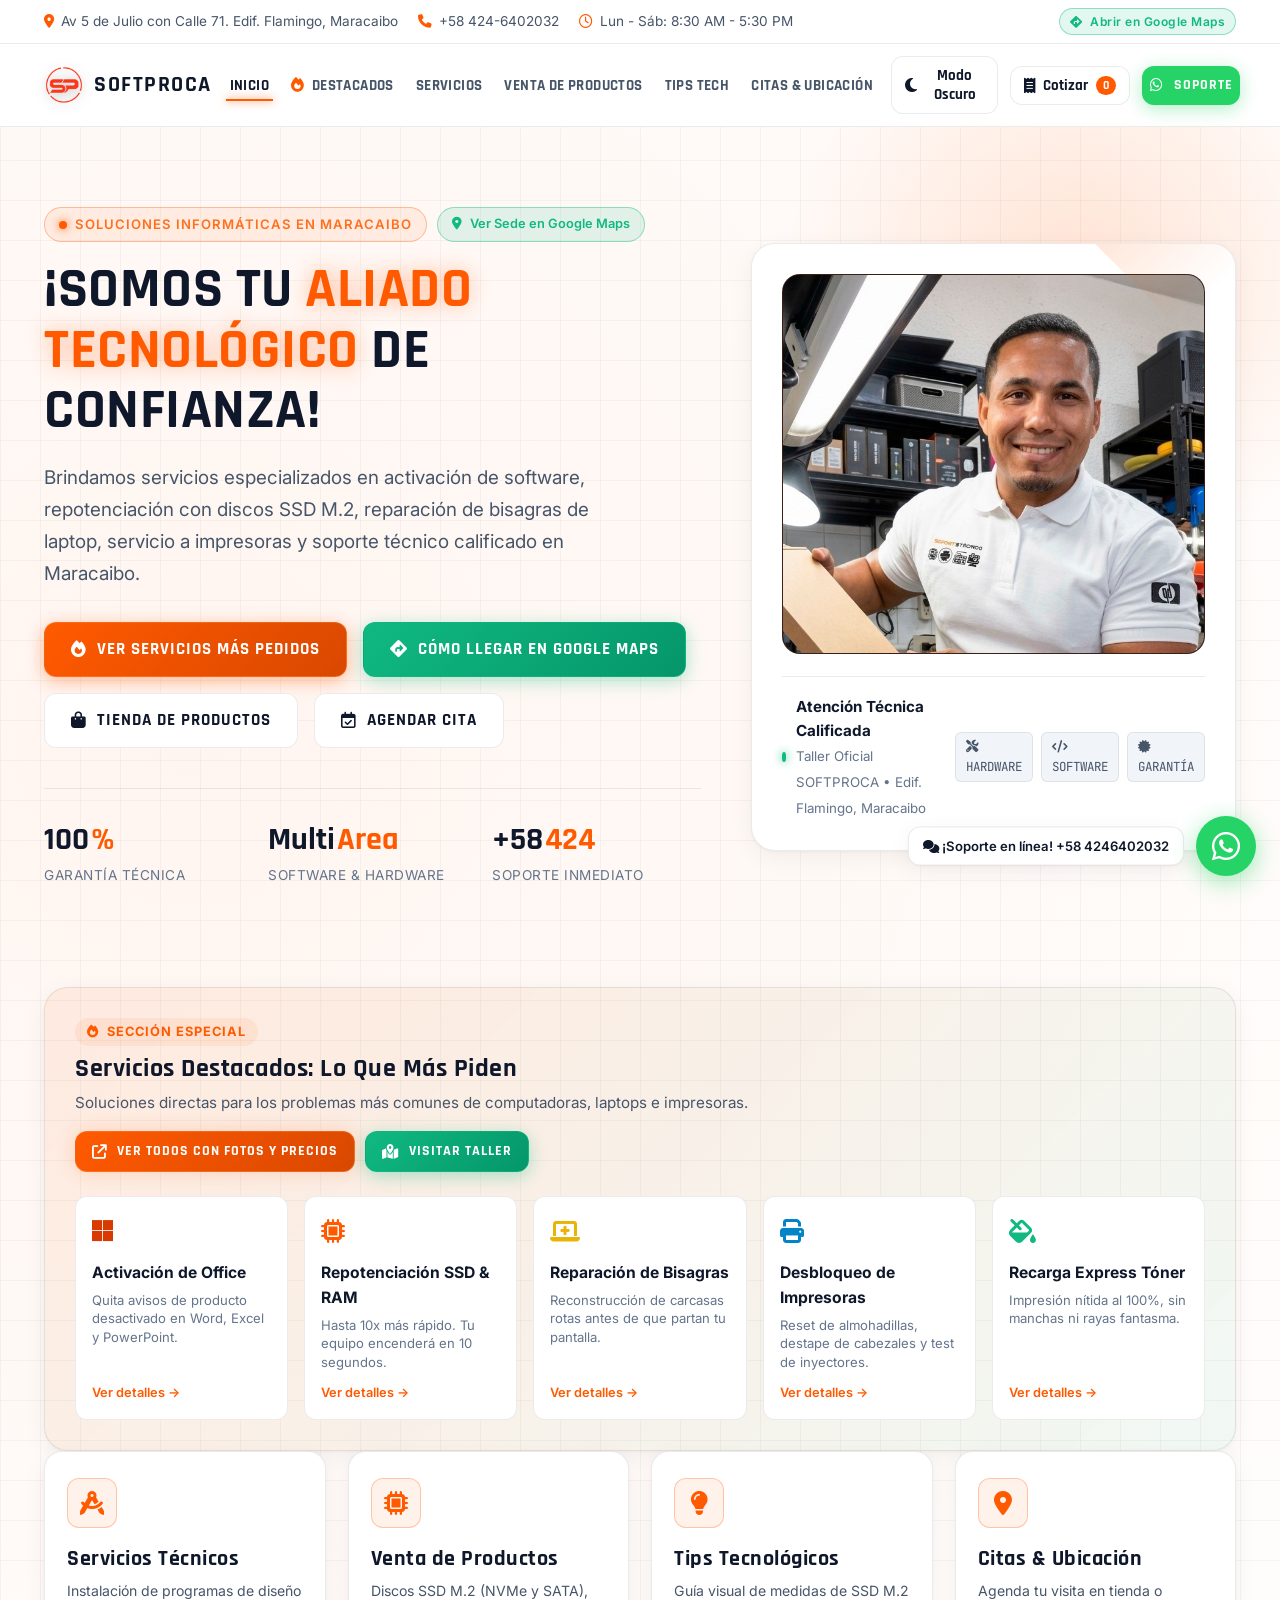
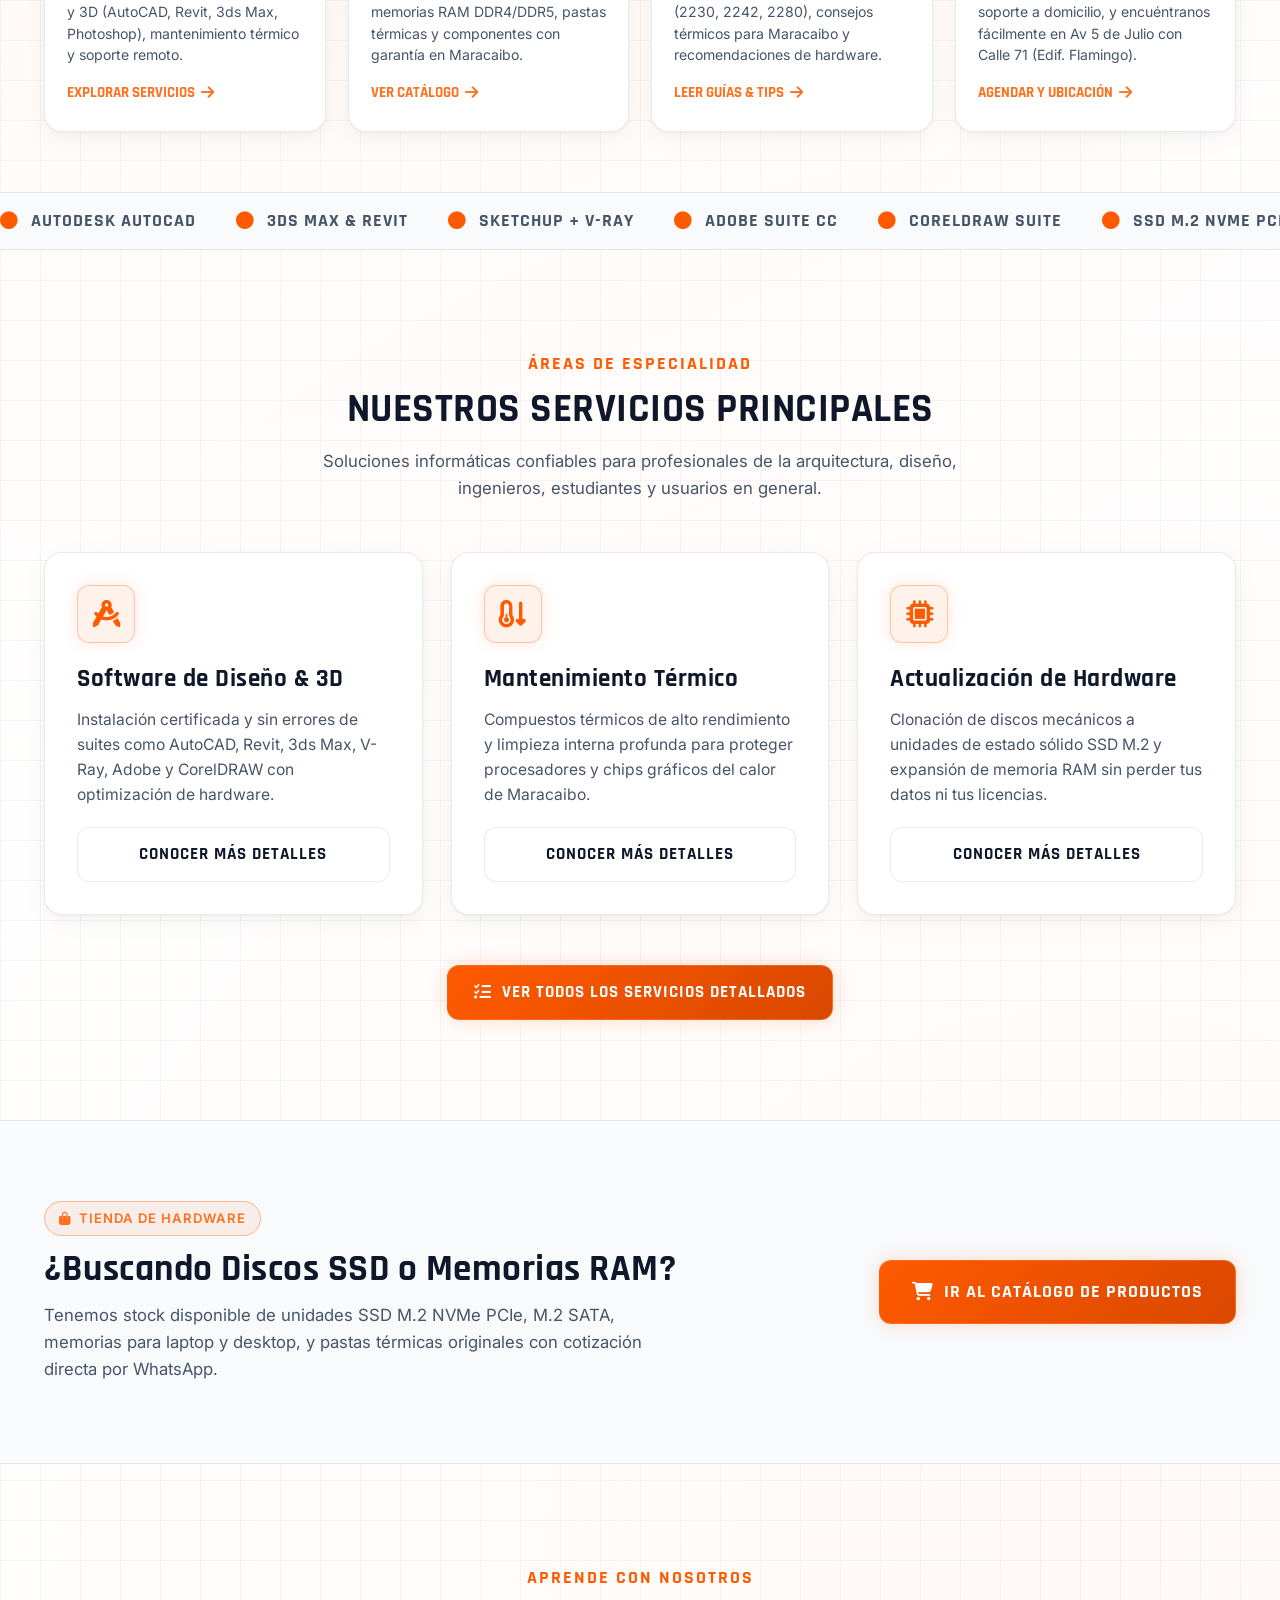
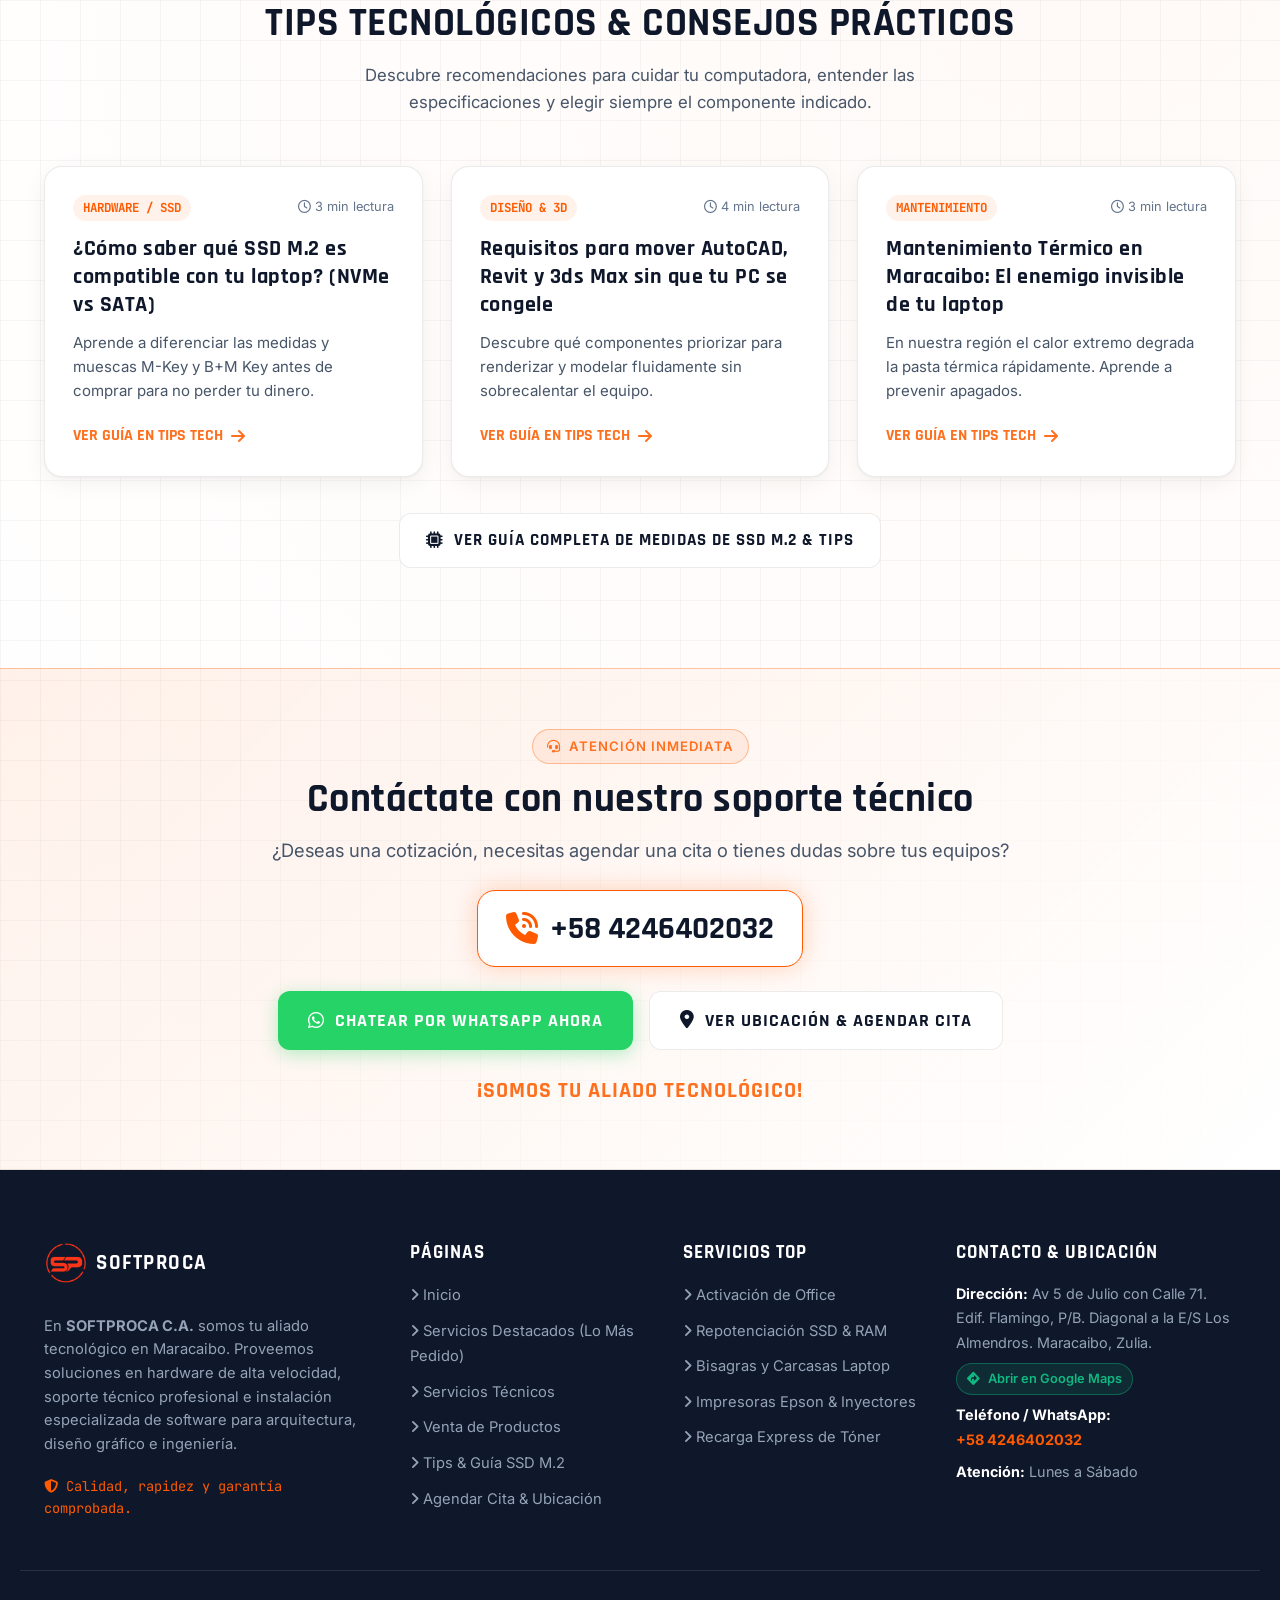
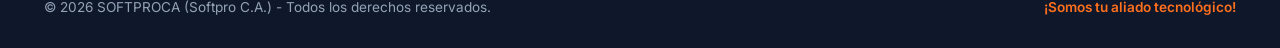
==== commit a48affea: "Add files via upload" ====
--- a/index.html
+++ b/index.html
@@ -8,7 +8,7 @@
   <meta name="keywords" content="Softproca, Maracaibo, servicios tecnicos, venta hardware, instalacion software, AutoCAD, Revit, SSD M.2, soporte tecnico Zulia">
 
   <!-- Favicon -->
-  <link rel="icon" type="image/svg+xml" href="assets/images/logo-icon.svg">
+  <link rel="icon" type="image/png" href="assets/images/logo-sp.png">
 
   <!-- Hojas de Estilo -->
   <link rel="stylesheet" href="assets/css/styles.css">
@@ -41,12 +41,16 @@
   <aside class="topbar">
     <div class="container topbar-content">
       <div class="topbar-info">
-        <span><i class="fa-solid fa-location-dot" style="color: var(--sp-orange);"></i> Av 5 de Julio con Calle 71. Edif. Flamingo, Maracaibo</span>
+        <a href="https://maps.app.goo.gl/AkBrpmmDveUEZYnY8" target="_blank" rel="noopener noreferrer" style="color: inherit; text-decoration: none;">
+          <i class="fa-solid fa-location-dot" style="color: var(--sp-orange);"></i> Av 5 de Julio con Calle 71. Edif. Flamingo, Maracaibo
+        </a>
         <a href="tel:+584246402032"><i class="fa-solid fa-phone" style="color: var(--sp-orange);"></i> +58 424-6402032</a>
         <span><i class="fa-regular fa-clock" style="color: var(--sp-orange);"></i> Lun - Sáb: 8:30 AM - 5:30 PM</span>
       </div>
       <div class="topbar-slogan">
-        <i class="fa-solid fa-bolt"></i> ¡Somos tu aliado tecnológico!
+        <a href="https://maps.app.goo.gl/AkBrpmmDveUEZYnY8" target="_blank" rel="noopener noreferrer" class="badge-maps-live" style="font-size: 0.75rem; padding: 3px 10px;">
+          <i class="fa-solid fa-diamond-turn-right"></i> Abrir en Google Maps
+        </a>
       </div>
     </div>
   </aside>
@@ -57,14 +61,16 @@
   <header>
     <nav class="navbar" id="navbar">
       <div class="container nav-container">
-        <!-- Logo de Marca -->
+        <!-- Logo de Marca SP -->
         <a href="index.html" class="brand-logo" aria-label="Inicio SOFTPROCA">
-          <img src="assets/images/logo-banner.png" alt="SOFTPROCA Logo Oficial" onerror="this.src='assets/images/logo-sq.jpg'">
+          <img src="assets/images/logo-sp.png" alt="SOFTPROCA Logo Oficial">
+          <span class="brand-text">SOFTPROCA</span>
         </a>
 
         <!-- Menú de Navegación Multi-página -->
         <ul class="nav-links">
           <li><a href="index.html" class="nav-link active">Inicio</a></li>
+          <li><a href="servicios-destacados.html" class="nav-link"><i class="fa-solid fa-fire" style="color: var(--sp-orange); margin-right: 4px;"></i> Destacados</a></li>
           <li><a href="servicios.html" class="nav-link">Servicios</a></li>
           <li><a href="productos.html" class="nav-link">Venta de Productos</a></li>
           <li><a href="tips.html" class="nav-link">Tips Tech</a></li>
@@ -103,9 +109,14 @@
     <section class="hero" id="inicio">
       <div class="container hero-grid">
         <div class="hero-content">
-          <div class="badge-tech">
-            <span class="pulse-dot"></span>
-            Soluciones Informáticas en Maracaibo
+          <div style="display: flex; gap: 10px; flex-wrap: wrap; margin-bottom: 14px; align-items: center;">
+            <div class="badge-tech" style="margin-bottom: 0;">
+              <span class="pulse-dot"></span>
+              Soluciones Informáticas en Maracaibo
+            </div>
+            <a href="https://maps.app.goo.gl/AkBrpmmDveUEZYnY8" target="_blank" rel="noopener noreferrer" class="badge-maps-live">
+              <i class="fa-solid fa-location-dot"></i> Ver Sede en Google Maps
+            </a>
           </div>
 
           <h1 class="hero-headline">
@@ -113,12 +124,16 @@
           </h1>
 
           <p class="hero-lead">
-            Brindamos servicios especializados en instalación de software para arquitectura y diseño, venta de componentes y almacenamiento de alta velocidad, mantenimiento preventivo y soporte técnico calificado.
+            Brindamos servicios especializados en activación de software, repotenciación con discos SSD M.2, reparación de bisagras de laptop, servicio a impresoras y soporte técnico calificado en Maracaibo.
           </p>
 
+          <!-- BOTONES DESTACADOS AL ENTRAR A LA PÁGINA -->
           <div class="hero-cta-group">
-            <a href="servicios.html" class="btn btn-primary">
-              <i class="fa-solid fa-screwdriver-wrench"></i> Ver Nuestros Servicios
+            <a href="servicios-destacados.html" class="btn btn-primary" style="font-weight: 700; box-shadow: 0 4px 18px rgba(255, 90, 0, 0.4);">
+              <i class="fa-solid fa-fire"></i> Ver Servicios Más Pedidos
+            </a>
+            <a href="https://maps.app.goo.gl/AkBrpmmDveUEZYnY8" target="_blank" rel="noopener noreferrer" class="btn btn-maps-highlight" style="font-weight: 700;">
+              <i class="fa-solid fa-diamond-turn-right"></i> Cómo Llegar en Google Maps
             </a>
             <a href="productos.html" class="btn btn-secondary">
               <i class="fa-solid fa-bag-shopping"></i> Tienda de Productos
@@ -144,27 +159,104 @@
           </div>
         </div>
 
-        <!-- Columna Visual Hero -->
+        <!-- Columna Visual Hero: Foto del Técnico en Taller -->
         <div class="hero-visual">
           <div class="hero-card">
-            <div class="hero-card-img-wrap">
-              <img src="assets/images/logo-sq.jpg" alt="SOFTPROCA Identidad Visual" />
+            <div class="hero-card-img-wrap" style="height: 380px; overflow: hidden; background: #0b111e;">
+              <img src="assets/images/hero-tecnico.jpg" alt="Especialista Técnico SOFTPROCA en Taller" style="width: 100%; height: 100%; object-fit: cover; object-position: top center;" />
             </div>
             <div class="hero-card-info">
               <div class="hero-card-status">
                 <span class="status-indicator"></span>
                 <div>
-                  <strong style="display:block; font-size: 0.95rem; color: var(--sp-heading-color);">SOFTPROCA C.A.</strong>
-                  <small style="color: var(--sp-text-muted);">Edif. Flamingo, P/B - Maracaibo</small>
+                  <strong style="display:block; font-size: 0.95rem; color: var(--sp-heading-color);">Atención Técnica Calificada</strong>
+                  <small style="color: var(--sp-text-muted);">Taller Oficial SOFTPROCA &bull; Edif. Flamingo, Maracaibo</small>
                 </div>
               </div>
               <div class="hero-card-tags">
-                <span class="tag-pill">SOFTWARE</span>
-                <span class="tag-pill">HARDWARE</span>
-                <span class="tag-pill">SOPORTE</span>
+                <span class="tag-pill"><i class="fa-solid fa-screwdriver-wrench"></i> HARDWARE</span>
+                <span class="tag-pill"><i class="fa-solid fa-code"></i> SOFTWARE</span>
+                <span class="tag-pill"><i class="fa-solid fa-certificate"></i> GARANTÍA</span>
               </div>
             </div>
           </div>
+        </div>
+      </div>
+    </section>
+
+    <!-- =========================================================================
+         BANNER DESTACADO: LO MÁS PEDIDO EN NUESTRO TALLER (WORD DOC HIGHLIGHT)
+         ========================================================================= -->
+    <section class="container" style="margin-top: 10px; margin-bottom: 40px;">
+      <div style="background: linear-gradient(135deg, rgba(255, 90, 0, 0.08) 0%, rgba(16, 185, 129, 0.06) 100%); border: 1px solid var(--sp-border); border-radius: var(--sp-radius-xl); padding: 30px; box-shadow: var(--sp-shadow-card);">
+        <div style="display: flex; justify-content: space-between; align-items: center; flex-wrap: wrap; gap: 16px; margin-bottom: 24px;">
+          <div>
+            <div style="display: inline-flex; align-items: center; gap: 8px; background: var(--sp-orange-dim); color: var(--sp-orange); font-size: 0.8rem; font-weight: 700; text-transform: uppercase; letter-spacing: 1px; padding: 4px 12px; border-radius: 999px; margin-bottom: 8px;">
+              <i class="fa-solid fa-fire"></i> Sección Especial
+            </div>
+            <h2 style="font-size: 1.6rem; color: var(--sp-heading-color); margin: 0;">Servicios Destacados: Lo Que Más Piden</h2>
+            <p style="color: var(--sp-text-secondary); margin: 6px 0 0; font-size: 0.95rem;">Soluciones directas para los problemas más comunes de computadoras, laptops e impresoras.</p>
+          </div>
+          <div style="display: flex; gap: 10px; flex-wrap: wrap;">
+            <a href="servicios-destacados.html" class="btn btn-primary btn-sm">
+              <i class="fa-solid fa-arrow-up-right-from-square"></i> Ver Todos con Fotos y Precios
+            </a>
+            <a href="https://maps.app.goo.gl/AkBrpmmDveUEZYnY8" target="_blank" rel="noopener noreferrer" class="btn btn-maps-highlight btn-sm">
+              <i class="fa-solid fa-map-location-dot"></i> Visitar Taller
+            </a>
+          </div>
+        </div>
+
+        <div style="display: grid; grid-template-columns: repeat(auto-fit, minmax(210px, 1fr)); gap: 16px;">
+          <!-- Item 1 -->
+          <a href="servicios-destacados.html#servicio-office" style="background: var(--sp-bg-card); border: 1px solid var(--sp-border); border-radius: var(--sp-radius-md); padding: 16px; text-decoration: none; color: inherit; transition: var(--sp-transition); display: flex; flex-direction: column; justify-content: space-between;" onmouseover="this.style.borderColor='var(--sp-orange)'; this.style.transform='translateY(-3px)'" onmouseout="this.style.borderColor='var(--sp-border)'; this.style.transform='none'">
+            <div>
+              <div style="font-size: 1.5rem; color: #D83B01; margin-bottom: 8px;"><i class="fa-brands fa-microsoft"></i></div>
+              <strong style="color: var(--sp-heading-color); font-size: 0.98rem; display: block; margin-bottom: 6px;">Activación de Office</strong>
+              <p style="font-size: 0.82rem; color: var(--sp-text-muted); line-height: 1.4; margin: 0;">Quita avisos de producto desactivado en Word, Excel y PowerPoint.</p>
+            </div>
+            <span style="display: inline-flex; align-items: center; gap: 4px; color: var(--sp-orange); font-size: 0.8rem; font-weight: 600; margin-top: 12px;">Ver detalles &rarr;</span>
+          </a>
+
+          <!-- Item 2 -->
+          <a href="servicios-destacados.html#servicio-repotenciacion" style="background: var(--sp-bg-card); border: 1px solid var(--sp-border); border-radius: var(--sp-radius-md); padding: 16px; text-decoration: none; color: inherit; transition: var(--sp-transition); display: flex; flex-direction: column; justify-content: space-between;" onmouseover="this.style.borderColor='var(--sp-orange)'; this.style.transform='translateY(-3px)'" onmouseout="this.style.borderColor='var(--sp-border)'; this.style.transform='none'">
+            <div>
+              <div style="font-size: 1.5rem; color: var(--sp-orange); margin-bottom: 8px;"><i class="fa-solid fa-microchip"></i></div>
+              <strong style="color: var(--sp-heading-color); font-size: 0.98rem; display: block; margin-bottom: 6px;">Repotenciación SSD & RAM</strong>
+              <p style="font-size: 0.82rem; color: var(--sp-text-muted); line-height: 1.4; margin: 0;">Hasta 10x más rápido. Tu equipo encenderá en 10 segundos.</p>
+            </div>
+            <span style="display: inline-flex; align-items: center; gap: 4px; color: var(--sp-orange); font-size: 0.8rem; font-weight: 600; margin-top: 12px;">Ver detalles &rarr;</span>
+          </a>
+
+          <!-- Item 3 -->
+          <a href="servicios-destacados.html#servicio-bisagras" style="background: var(--sp-bg-card); border: 1px solid var(--sp-border); border-radius: var(--sp-radius-md); padding: 16px; text-decoration: none; color: inherit; transition: var(--sp-transition); display: flex; flex-direction: column; justify-content: space-between;" onmouseover="this.style.borderColor='var(--sp-orange)'; this.style.transform='translateY(-3px)'" onmouseout="this.style.borderColor='var(--sp-border)'; this.style.transform='none'">
+            <div>
+              <div style="font-size: 1.5rem; color: #EAB308; margin-bottom: 8px;"><i class="fa-solid fa-laptop-medical"></i></div>
+              <strong style="color: var(--sp-heading-color); font-size: 0.98rem; display: block; margin-bottom: 6px;">Reparación de Bisagras</strong>
+              <p style="font-size: 0.82rem; color: var(--sp-text-muted); line-height: 1.4; margin: 0;">Reconstrucción de carcasas rotas antes de que partan tu pantalla.</p>
+            </div>
+            <span style="display: inline-flex; align-items: center; gap: 4px; color: var(--sp-orange); font-size: 0.8rem; font-weight: 600; margin-top: 12px;">Ver detalles &rarr;</span>
+          </a>
+
+          <!-- Item 4 -->
+          <a href="servicios-destacados.html#servicio-impresoras" style="background: var(--sp-bg-card); border: 1px solid var(--sp-border); border-radius: var(--sp-radius-md); padding: 16px; text-decoration: none; color: inherit; transition: var(--sp-transition); display: flex; flex-direction: column; justify-content: space-between;" onmouseover="this.style.borderColor='var(--sp-orange)'; this.style.transform='translateY(-3px)'" onmouseout="this.style.borderColor='var(--sp-border)'; this.style.transform='none'">
+            <div>
+              <div style="font-size: 1.5rem; color: #0284C7; margin-bottom: 8px;"><i class="fa-solid fa-print"></i></div>
+              <strong style="color: var(--sp-heading-color); font-size: 0.98rem; display: block; margin-bottom: 6px;">Desbloqueo de Impresoras</strong>
+              <p style="font-size: 0.82rem; color: var(--sp-text-muted); line-height: 1.4; margin: 0;">Reset de almohadillas, destape de cabezales y test de inyectores.</p>
+            </div>
+            <span style="display: inline-flex; align-items: center; gap: 4px; color: var(--sp-orange); font-size: 0.8rem; font-weight: 600; margin-top: 12px;">Ver detalles &rarr;</span>
+          </a>
+
+          <!-- Item 5 -->
+          <a href="servicios-destacados.html#servicio-toner" style="background: var(--sp-bg-card); border: 1px solid var(--sp-border); border-radius: var(--sp-radius-md); padding: 16px; text-decoration: none; color: inherit; transition: var(--sp-transition); display: flex; flex-direction: column; justify-content: space-between;" onmouseover="this.style.borderColor='var(--sp-orange)'; this.style.transform='translateY(-3px)'" onmouseout="this.style.borderColor='var(--sp-border)'; this.style.transform='none'">
+            <div>
+              <div style="font-size: 1.5rem; color: #10B981; margin-bottom: 8px;"><i class="fa-solid fa-fill-drip"></i></div>
+              <strong style="color: var(--sp-heading-color); font-size: 0.98rem; display: block; margin-bottom: 6px;">Recarga Express Tóner</strong>
+              <p style="font-size: 0.82rem; color: var(--sp-text-muted); line-height: 1.4; margin: 0;">Impresión nítida al 100%, sin manchas ni rayas fantasma.</p>
+            </div>
+            <span style="display: inline-flex; align-items: center; gap: 4px; color: var(--sp-orange); font-size: 0.8rem; font-weight: 600; margin-top: 12px;">Ver detalles &rarr;</span>
+          </a>
         </div>
       </div>
     </section>
@@ -468,7 +560,10 @@
   <footer class="site-footer">
     <div class="container footer-grid">
       <div class="footer-brand">
-        <img src="assets/images/logo-banner.png" alt="SOFTPROCA Logo" style="height: 48px; width: auto; margin-bottom: 14px;">
+        <a href="index.html" style="text-decoration: none; display: inline-flex; align-items: center; gap: 8px; margin-bottom: 14px;">
+          <img src="assets/images/logo-sp.png" alt="SOFTPROCA Logo" style="height: 44px; width: auto;">
+          <span class="brand-text" style="color: #FFFFFF; font-size: 1.3rem;">SOFTPROCA</span>
+        </a>
         <p>
           En <strong>SOFTPROCA C.A.</strong> somos tu aliado tecnológico en Maracaibo. Proveemos soluciones en hardware de alta velocidad, soporte técnico profesional e instalación especializada de software para arquitectura, diseño gráfico e ingeniería.
         </p>
@@ -481,6 +576,7 @@
         <h4>Páginas</h4>
         <ul class="footer-links">
           <li><a href="index.html"><i class="fa-solid fa-angle-right"></i> Inicio</a></li>
+          <li><a href="servicios-destacados.html"><i class="fa-solid fa-angle-right"></i> Servicios Destacados (Lo Más Pedido)</a></li>
           <li><a href="servicios.html"><i class="fa-solid fa-angle-right"></i> Servicios Técnicos</a></li>
           <li><a href="productos.html"><i class="fa-solid fa-angle-right"></i> Venta de Productos</a></li>
           <li><a href="tips.html"><i class="fa-solid fa-angle-right"></i> Tips & Guía SSD M.2</a></li>
@@ -491,11 +587,11 @@
       <div class="footer-col">
         <h4>Servicios Top</h4>
         <ul class="footer-links">
-          <li><a href="servicios.html"><i class="fa-solid fa-angle-right"></i> Programas de Diseño 3D</a></li>
-          <li><a href="servicios.html"><i class="fa-solid fa-angle-right"></i> Autodesk AutoCAD & Revit</a></li>
-          <li><a href="servicios.html"><i class="fa-solid fa-angle-right"></i> Mantenimiento Térmico</a></li>
-          <li><a href="productos.html"><i class="fa-solid fa-angle-right"></i> Discos SSD M.2 NVMe</a></li>
-          <li><a href="citas-ubicacion.html"><i class="fa-solid fa-angle-right"></i> Agendar Cita Técnica</a></li>
+          <li><a href="servicios-destacados.html#servicio-office"><i class="fa-solid fa-angle-right"></i> Activación de Office</a></li>
+          <li><a href="servicios-destacados.html#servicio-repotenciacion"><i class="fa-solid fa-angle-right"></i> Repotenciación SSD & RAM</a></li>
+          <li><a href="servicios-destacados.html#servicio-bisagras"><i class="fa-solid fa-angle-right"></i> Bisagras y Carcasas Laptop</a></li>
+          <li><a href="servicios-destacados.html#servicio-impresoras"><i class="fa-solid fa-angle-right"></i> Impresoras Epson & Inyectores</a></li>
+          <li><a href="servicios-destacados.html#servicio-toner"><i class="fa-solid fa-angle-right"></i> Recarga Express de Tóner</a></li>
         </ul>
       </div>
 
@@ -503,6 +599,11 @@
         <h4>Contacto & Ubicación</h4>
         <div style="font-size: 0.9rem; line-height: 1.7;">
           <p><strong style="color:#FFF;">Dirección:</strong> Av 5 de Julio con Calle 71. Edif. Flamingo, P/B. Diagonal a la E/S Los Almendros. Maracaibo, Zulia.</p>
+          <div style="margin: 8px 0;">
+            <a href="https://maps.app.goo.gl/AkBrpmmDveUEZYnY8" target="_blank" rel="noopener noreferrer" class="badge-maps-live" style="font-size: 0.8rem; padding: 4px 10px;">
+              <i class="fa-solid fa-diamond-turn-right"></i> Abrir en Google Maps
+            </a>
+          </div>
           <p style="margin-top: 8px;"><strong style="color:#FFF;">Teléfono / WhatsApp:</strong> <br><a href="tel:+584246402032" style="color: var(--sp-orange); font-weight: bold;">+58 4246402032</a></p>
           <p style="margin-top: 8px;"><strong style="color:#FFF;">Atención:</strong> Lunes a Sábado</p>
         </div>
--- a/assets/css/styles.css
+++ b/assets/css/styles.css
@@ -137,6 +137,9 @@
   font-size: 16px;
   color-scheme: var(--sp-color-scheme);
   transition: background-color 0.3s ease, color 0.3s ease;
+  overflow-x: hidden;
+  max-width: 100vw;
+  width: 100%;
 }
 
 body {
@@ -145,6 +148,8 @@
   color: var(--sp-text-primary);
   line-height: 1.6;
   overflow-x: hidden;
+  max-width: 100vw;
+  width: 100%;
   position: relative;
   background-image: 
     radial-gradient(circle at 15% 15%, var(--sp-radial-glow1) 0%, transparent 40%),
@@ -576,38 +581,45 @@
   display: flex;
   align-items: center;
   justify-content: space-between;
-  padding: 14px 24px;
+  padding: 12px 24px;
+  gap: 14px;
+  flex-wrap: nowrap;
 }
 
 .brand-logo {
   display: flex;
   align-items: center;
-  gap: 14px;
+  gap: 10px;
+  flex-shrink: 0;
 }
 
 .brand-logo img {
-  height: 48px;
+  height: 40px;
   width: auto;
   object-fit: contain;
-  filter: drop-shadow(0 2px 8px rgba(0,0,0,0.3));
+  filter: drop-shadow(0 2px 6px rgba(0,0,0,0.25));
 }
 
 .nav-links {
   display: flex;
   align-items: center;
-  gap: 24px;
+  gap: 14px;
   list-style: none;
+  margin: 0;
+  padding: 0;
+  flex-shrink: 1;
 }
 
 .nav-link {
   font-family: var(--sp-font-head);
-  font-size: 1.05rem;
-  font-weight: 600;
+  font-size: 0.92rem;
+  font-weight: 700;
   text-transform: uppercase;
-  letter-spacing: 0.5px;
+  letter-spacing: 0.4px;
   color: var(--sp-text-secondary);
   padding: 6px 4px;
   position: relative;
+  white-space: nowrap;
 }
 
 .nav-link:hover, .nav-link.active {
@@ -1578,6 +1590,9 @@
   display: flex;
   flex-direction: column;
   gap: 8px;
+  min-width: 0;
+  width: 100%;
+  max-width: 100%;
 }
 
 .form-field label {
@@ -1594,6 +1609,9 @@
   color: var(--sp-text-primary);
   font-size: 0.98rem;
   transition: var(--sp-transition);
+  width: 100%;
+  max-width: 100%;
+  box-sizing: border-box;
 }
 
 .form-input:focus, .form-select:focus, .form-textarea:focus {
@@ -1930,21 +1948,30 @@
 .cart-drawer {
   position: fixed;
   top: 0;
-  right: -420px;
+  right: 0;
   width: 100%;
   max-width: 420px;
   height: 100vh;
   background: var(--sp-bg-card);
   border-left: 1px solid var(--sp-border);
   z-index: 10001;
-  display: flex;
+  display: none;
   flex-direction: column;
-  transition: right 0.35s cubic-bezier(0.4, 0, 0.2, 1);
   box-shadow: -10px 0 30px rgba(0,0,0,0.5);
 }
 
 .cart-drawer.active {
-  right: 0;
+  display: flex;
+  animation: slideDrawerIn 0.3s cubic-bezier(0.4, 0, 0.2, 1) forwards;
+}
+
+@keyframes slideDrawerIn {
+  from {
+    transform: translateX(100%);
+  }
+  to {
+    transform: translateX(0);
+  }
 }
 
 .cart-drawer-header {
@@ -2134,50 +2161,477 @@
 }
 
 @media (max-width: 768px) {
+  /* Contenedores y Viewport */
+  .container {
+    padding: 0 16px;
+  }
+
+  /* Barra Superior: Ocultar en móvil para ganar espacio vertical limpio */
+  .topbar {
+    display: none;
+  }
+
+  /* Navbar Móvil Ultra Optimizado */
+  .navbar {
+    padding: 0;
+  }
+
+  .nav-container {
+    padding: 10px 16px;
+    gap: 8px;
+    justify-content: space-between;
+    position: relative;
+  }
+
+  .brand-logo img {
+    height: 36px !important;
+    max-width: 130px;
+    object-fit: contain;
+  }
+
+  /* Acciones de Navbar en Móvil: solo iconos compactos */
+  .nav-actions {
+    gap: 8px;
+  }
+
+  .theme-toggle-btn {
+    padding: 8px 10px;
+    font-size: 0.95rem;
+    border-radius: var(--sp-radius-sm);
+  }
+
+  .theme-toggle-btn .theme-toggle-text {
+    display: none !important;
+  }
+
+  .cart-toggle-btn {
+    padding: 8px 11px;
+    font-size: 0.9rem;
+    border-radius: var(--sp-radius-sm);
+  }
+
+  .cart-toggle-btn span:not(.cart-badge-count) {
+    display: none !important;
+  }
+
+  .cart-badge-count {
+    margin-left: 4px;
+  }
+
+  /* Ocultar botón de soporte en navbar móvil porque ya existe el botón flotante */
+  .nav-actions .btn-whatsapp {
+    display: none !important;
+  }
+
+  .mobile-toggle {
+    display: flex;
+    align-items: center;
+    justify-content: center;
+    width: 38px;
+    height: 38px;
+    padding: 0;
+    font-size: 1.2rem;
+    border-radius: var(--sp-radius-sm);
+    background: var(--sp-bg-card);
+    border: 1px solid var(--sp-border);
+    color: var(--sp-heading-color);
+  }
+
+  /* Menú Desplegable Off-Canvas Flotante Directamente Bajo el Navbar */
   .nav-links {
-    position: fixed;
-    top: 70px;
+    position: absolute;
+    top: 100%;
     left: 0;
     width: 100%;
     background: var(--sp-bg-card);
-    border-bottom: 1px solid var(--sp-border);
+    border-bottom: 2px solid var(--sp-orange);
     flex-direction: column;
-    padding: 24px;
+    padding: 14px 16px;
+    gap: 6px;
+    opacity: 0;
+    visibility: hidden;
+    pointer-events: none;
+    transform: translateY(-8px);
+    transition: opacity 0.25s ease, transform 0.25s ease, visibility 0.25s ease;
+    box-shadow: 0 16px 36px rgba(0, 0, 0, 0.28);
+    z-index: 9999;
+  }
+
+  .nav-links.active {
+    opacity: 1;
+    visibility: visible;
+    pointer-events: auto;
+    transform: translateY(0);
+  }
+
+  .nav-link {
+    display: block;
+    width: 100%;
+    padding: 11px 16px;
+    border-radius: var(--sp-radius-sm);
+    font-size: 1rem;
+    font-weight: 600;
+    border-bottom: 1px solid rgba(255, 255, 255, 0.04);
+  }
+
+  .nav-link.active,
+  .nav-link:hover {
+    background: var(--sp-orange-dim);
+    color: var(--sp-orange);
+  }
+
+  /* Botón Flotante de WhatsApp: Ocultar Tooltip molesto en móvil */
+  .whatsapp-float-widget {
+    bottom: 18px;
+    right: 18px;
+    z-index: 9998;
+  }
+
+  .whatsapp-tooltip {
+    display: none !important;
+  }
+
+  .whatsapp-float-btn {
+    width: 52px;
+    height: 52px;
+    font-size: 1.6rem;
+  }
+
+  /* Tipografía y Hero en Móvil (Contención Absoluta Anti-Desbordamiento) */
+  .hero {
+    padding: 24px 0 36px;
+    text-align: center;
+    width: 100%;
+    max-width: 100%;
+    overflow: hidden;
+  }
+
+  .hero::before {
+    display: none !important;
+  }
+
+  .hero-grid {
+    grid-template-columns: minmax(0, 1fr) !important;
+    width: 100%;
+    max-width: 100%;
+    gap: 22px;
+  }
+
+  .hero-grid > * {
+    min-width: 0;
+    max-width: 100%;
+    width: 100%;
+    box-sizing: border-box;
+  }
+
+  .hero-content {
+    min-width: 0;
+    max-width: 100%;
+    width: 100%;
+    box-sizing: border-box;
+    text-align: center;
+  }
+
+  /* Badge Tech Móvil: Envuelve texto limpiamente sin desbordar */
+  .badge-tech {
+    display: inline-flex;
+    align-items: center;
+    justify-content: center;
+    max-width: 100%;
+    padding: 6px 12px;
+    font-size: 0.72rem;
+    line-height: 1.3;
+    white-space: normal;
+    text-align: center;
+    letter-spacing: 0.5px;
+    box-sizing: border-box;
+    margin-bottom: 12px;
+  }
+
+  .badge-tech .pulse-dot {
+    flex-shrink: 0;
+  }
+
+  /* Titular Hero: Tamaño fluido y ajuste estricto sin recortes */
+  .hero-headline {
+    font-size: clamp(1.3rem, 5.6vw, 1.6rem) !important;
+    line-height: 1.24 !important;
+    margin: 10px 0 14px;
+    width: 100%;
+    max-width: 100%;
+    word-break: break-word;
+    overflow-wrap: break-word;
+    hyphens: auto;
+  }
+
+  .hero-lead {
+    font-size: 0.88rem;
+    line-height: 1.55;
+    margin: 0 auto 20px;
+    width: 100%;
+    max-width: 100%;
+  }
+
+  .hero-badge {
+    font-size: 0.76rem;
+    padding: 4px 12px;
+    margin-bottom: 14px;
+  }
+
+  /* Botones CTA en Móvil */
+  .hero-actions,
+  .hero-cta-group {
+    display: flex;
+    flex-direction: column;
+    width: 100%;
+    max-width: 100%;
+    gap: 10px;
+    margin: 0 auto 22px;
+  }
+
+  .hero-actions .btn,
+  .hero-cta-group .btn {
+    width: 100%;
+    justify-content: center;
+    padding: 13px 16px;
+    font-size: 0.95rem;
+    white-space: normal;
+  }
+
+  /* Estadísticas Hero Móvil */
+  .hero-stats {
+    display: grid;
+    grid-template-columns: repeat(3, minmax(0, 1fr)) !important;
+    gap: 6px;
+    padding-top: 16px;
+    width: 100%;
+    max-width: 100%;
+    box-sizing: border-box;
+  }
+
+  .hero-stats > * {
+    min-width: 0;
+    max-width: 100%;
+  }
+
+  .stat-item .stat-num {
+    font-size: 1.12rem !important;
+    justify-content: center;
+    word-break: break-all;
+  }
+
+  .stat-item .stat-label {
+    font-size: 0.65rem !important;
+    line-height: 1.2;
+    text-align: center;
+  }
+
+  /* Tarjeta Visual Hero Móvil */
+  .hero-visual {
+    width: 100%;
+    max-width: 100%;
+    box-sizing: border-box;
+  }
+
+  .hero-card {
+    padding: 16px 12px;
+    width: 100%;
+    max-width: 100%;
+    box-sizing: border-box;
+    border-radius: var(--sp-radius-lg);
+  }
+
+  .hero-card-img-wrap {
+    margin-bottom: 12px;
+    width: 100%;
+    max-width: 100%;
+  }
+
+  .hero-card-info {
+    flex-direction: column;
+    gap: 10px;
+    align-items: center;
+    text-align: center;
+    padding-top: 12px;
+  }
+
+  /* Encabezados de Sección */
+  .section-header {
+    margin-bottom: 26px;
+    text-align: center;
+  }
+
+  .section-header .title {
+    font-size: 1.65rem !important;
+  }
+
+  .section-header .subtitle {
+    font-size: 0.88rem;
+  }
+
+  .section-padding {
+    padding: 40px 0;
+  }
+
+  /* Filtros de Productos Deslizables en Móvil (Swipe Horizontal Tipo App) */
+  .product-filters {
+    display: flex;
+    overflow-x: auto;
+    flex-wrap: nowrap;
+    justify-content: flex-start;
+    gap: 8px;
+    padding: 4px 16px 14px;
+    margin: 0 -16px 20px -16px;
+    -webkit-overflow-scrolling: touch;
+    scrollbar-width: none;
+  }
+
+  .product-filters::-webkit-scrollbar {
+    display: none;
+  }
+
+  .filter-btn {
+    flex-shrink: 0;
+    padding: 8px 16px;
+    font-size: 0.82rem;
+    white-space: nowrap;
+  }
+
+  .products-catalog {
+    grid-template-columns: 1fr !important;
     gap: 16px;
-    transform: translateY(-150%);
-    transition: transform 0.35s ease;
-    box-shadow: var(--sp-shadow-card);
-  }
-  .nav-links.active {
-    transform: translateY(0);
-  }
-  .mobile-toggle {
-    display: block;
-  }
+  }
+
+  .product-card {
+    padding: 18px;
+  }
+
+  .product-image-container {
+    height: 150px;
+  }
+
+  .product-title {
+    font-size: 1.18rem;
+  }
+
+  .product-actions {
+    flex-direction: row;
+    gap: 8px;
+  }
+
+  .product-actions .btn {
+    flex: 1;
+    justify-content: center;
+    font-size: 0.85rem;
+    padding: 8px 10px;
+  }
+
+  .products-search-wrap {
+    max-width: 100%;
+    margin-bottom: 20px;
+  }
+
+  /* Grillas de Servicios, Tips y Funcionalidades */
+  .features-grid,
+  .services-grid,
+  .tips-grid,
+  .software-grid {
+    grid-template-columns: 1fr !important;
+    gap: 16px;
+  }
+
+  /* Agendar Citas & Ubicación */
   .modality-options-grid {
-    grid-template-columns: repeat(2, 1fr);
-  }
+    grid-template-columns: 1fr !important;
+    gap: 10px;
+  }
+
+  .modality-card {
+    padding: 14px 16px;
+  }
+
   .form-fields-row {
-    grid-template-columns: 1fr;
-  }
+    grid-template-columns: minmax(0, 1fr) !important;
+    gap: 12px;
+    width: 100%;
+  }
+
+  .form-fields-row > * {
+    min-width: 0;
+    max-width: 100%;
+  }
+
   .booking-wrapper {
-    padding: 24px 18px;
-  }
+    padding: 20px 14px;
+    width: 100%;
+    max-width: 100%;
+    box-sizing: border-box;
+  }
+
+  #map-container {
+    height: 270px !important;
+  }
+
+  .location-grid {
+    grid-template-columns: minmax(0, 1fr) !important;
+    gap: 20px;
+    width: 100%;
+  }
+
+  .location-grid > * {
+    min-width: 0;
+    max-width: 100%;
+  }
+
+  .location-info-card {
+    padding: 20px 14px;
+    width: 100%;
+    max-width: 100%;
+    box-sizing: border-box;
+    border-radius: var(--sp-radius-lg);
+  }
+
+  .location-official-address {
+    padding: 14px 14px;
+    margin: 14px 0 18px;
+    width: 100%;
+    box-sizing: border-box;
+  }
+
+  .location-official-address .address-text {
+    font-size: 1.05rem;
+    line-height: 1.35;
+    word-break: break-word;
+  }
+
+  .location-details-list {
+    padding: 0;
+    width: 100%;
+    max-width: 100%;
+    box-sizing: border-box;
+  }
+
+  .location-details-list li {
+    word-break: break-word;
+  }
+
+  .support-phone-badge {
+    font-size: 1.25rem;
+    padding: 10px 16px;
+    width: 100%;
+    justify-content: center;
+  }
+
+  /* Pie de Página */
   .footer-grid {
     grid-template-columns: 1fr;
-  }
-  .hero-headline {
-    font-size: 2.2rem;
-  }
-  .section-header .title {
-    font-size: 2rem;
-  }
-  .support-phone-badge {
-    font-size: 1.4rem;
-    padding: 10px 18px;
-  }
-  .theme-toggle-btn .theme-toggle-text {
-    display: none;
+    gap: 24px;
+  }
+
+  .footer-bottom {
+    flex-direction: column;
+    text-align: center;
+    gap: 8px;
   }
 }
 
@@ -3117,9 +3571,392 @@
 
 @media (max-width: 576px) {
   .admin-kpi-grid {
+    grid-template-columns: repeat(2, 1fr) !important;
+    gap: 10px;
+  }
+  .admin-card-container {
+    padding: 16px 12px;
+  }
+}
+
+@media (max-width: 768px) {
+  .admin-navbar-inner {
+    padding: 10px 16px;
+    gap: 10px;
+    flex-direction: column;
+    align-items: stretch;
+  }
+  .admin-navbar-left {
+    justify-content: space-between;
+    width: 100%;
+  }
+  .admin-navbar-right {
+    justify-content: space-between;
+    width: 100%;
+    gap: 8px;
+  }
+  .admin-navbar-right .btn,
+  .admin-navbar-right .theme-toggle-btn,
+  .admin-navbar-right .btn-logout {
+    font-size: 0.82rem;
+    padding: 7px 10px;
+  }
+  .admin-kpi-grid {
+    grid-template-columns: repeat(2, 1fr) !important;
+    gap: 10px;
+  }
+  .admin-kpi-card {
+    padding: 12px 14px;
+    gap: 12px;
+  }
+  .admin-kpi-icon {
+    width: 40px;
+    height: 40px;
+    font-size: 1.15rem;
+  }
+  .admin-kpi-value {
+    font-size: 1.35rem;
+  }
+  .admin-view-title {
+    flex-direction: column;
+    align-items: stretch;
+    gap: 12px;
+  }
+  .admin-view-title .btn {
+    width: 100%;
+    justify-content: center;
+  }
+  .admin-tabs {
+    gap: 4px;
+  }
+  .admin-tab-btn {
+    padding: 8px 10px;
+    font-size: 0.85rem;
+  }
+  .admin-inventory-toolbar {
+    flex-direction: column;
+    align-items: stretch;
+    gap: 10px;
+  }
+  .admin-inventory-search {
+    width: 100%;
+    min-width: unset;
+  }
+  .admin-inventory-item {
+    grid-template-columns: 44px 1fr !important;
+    gap: 10px;
+    padding: 12px;
+  }
+  .admin-inventory-item .admin-item-price,
+  .admin-inventory-item .admin-stock-select,
+  .admin-inventory-item .admin-item-actions {
+    grid-column: 1 / -1 !important;
+  }
+  .admin-inventory-item .admin-item-actions {
+    justify-content: flex-end;
+  }
+  .admin-form-grid {
+    grid-template-columns: 1fr !important;
+    gap: 14px;
+  }
+  .backup-cards-grid {
+    grid-template-columns: 1fr !important;
+    gap: 14px;
+  }
+  .admin-login-card {
+    padding: 24px 18px;
+    max-width: 100%;
+  }
+  .toast {
+    max-width: calc(100vw - 32px);
+    font-size: 0.85rem;
+    padding: 10px 14px;
+  }
+  .toast-container {
+    bottom: 16px;
+    right: 16px;
+    left: 16px;
+  }
+
+  .destacado-card-header {
+    padding: 16px;
+  }
+  .destacado-card-body {
+    padding: 18px 14px;
+  }
+  .destacado-actions {
+    flex-direction: column;
+  }
+  .destacado-actions .btn {
+    width: 100%;
+  }
+  .badge-maps-live {
+    font-size: 0.72rem;
+    padding: 4px 10px;
+  }
+  .brand-text {
+    font-size: 1.12rem;
+    letter-spacing: 1px;
+  }
+}
+
+/* ==========================================================================
+   ELEMENTOS DESTACADOS: BOTÓN GOOGLE MAPS, LOGO SP & SERVICIOS DESTACADOS
+   ========================================================================== */
+
+/* Tipografía de Marca al lado del Logo SP */
+.brand-text {
+  font-family: var(--sp-font-head);
+  font-size: 1.35rem;
+  font-weight: 800;
+  letter-spacing: 1.5px;
+  color: var(--sp-heading-color);
+  text-transform: uppercase;
+  display: inline-block;
+  line-height: 1;
+}
+
+/* Botón de Google Maps de Alto Impacto */
+.btn-maps-highlight {
+  background: linear-gradient(135deg, #10B981 0%, #059669 100%);
+  color: #FFFFFF !important;
+  border: 1px solid rgba(16, 185, 129, 0.5);
+  box-shadow: 0 4px 18px rgba(16, 185, 129, 0.35);
+  font-family: var(--sp-font-head);
+  font-weight: 700;
+}
+
+.btn-maps-highlight:hover {
+  background: linear-gradient(135deg, #059669 0%, #047857 100%);
+  transform: translateY(-2px);
+  box-shadow: 0 6px 24px rgba(16, 185, 129, 0.55);
+  color: #FFFFFF !important;
+}
+
+/* Insignia Interactiva de Google Maps en Cabeceras */
+.badge-maps-live {
+  display: inline-flex;
+  align-items: center;
+  gap: 8px;
+  padding: 6px 14px;
+  background: rgba(16, 185, 129, 0.12);
+  border: 1px solid rgba(16, 185, 129, 0.4);
+  border-radius: 999px;
+  color: #10B981;
+  font-size: 0.8rem;
+  font-weight: 600;
+  text-decoration: none;
+  transition: var(--sp-transition);
+}
+
+.badge-maps-live:hover {
+  background: rgba(16, 185, 129, 0.22);
+  border-color: #10B981;
+  transform: translateY(-1px);
+}
+
+/* Contenedor y Tarjetas de Servicios Destacados */
+.destacados-container {
+  display: flex;
+  flex-direction: column;
+  gap: 36px;
+}
+
+.destacado-card {
+  background: var(--sp-bg-card);
+  border: 1px solid var(--sp-border);
+  border-radius: var(--sp-radius-xl);
+  overflow: hidden;
+  box-shadow: var(--sp-shadow-card);
+  transition: transform 0.3s ease, border-color 0.3s ease, box-shadow 0.3s ease;
+  position: relative;
+}
+
+.destacado-card:hover {
+  border-color: var(--sp-orange);
+  box-shadow: 0 14px 40px rgba(255, 90, 0, 0.16);
+}
+
+.destacado-card-header {
+  padding: 24px 30px;
+  border-bottom: 1px solid var(--sp-border);
+  display: flex;
+  justify-content: space-between;
+  align-items: center;
+  flex-wrap: wrap;
+  gap: 14px;
+  background: linear-gradient(180deg, var(--sp-bg-inner) 0%, transparent 100%);
+}
+
+.destacado-title-group h2 {
+  font-size: 1.55rem;
+  color: var(--sp-heading-color);
+  margin-top: 4px;
+  display: flex;
+  align-items: center;
+  gap: 10px;
+}
+
+.destacado-card-body {
+  padding: 30px;
+  display: grid;
+  grid-template-columns: 1.15fr 0.85fr;
+  gap: 36px;
+  align-items: start;
+}
+
+@media (max-width: 992px) {
+  .destacado-card-body {
     grid-template-columns: 1fr;
-  }
-  .admin-card-container {
-    padding: 20px 14px;
-  }
-}
+    gap: 26px;
+  }
+}
+
+.destacado-callout {
+  padding: 16px 20px;
+  border-radius: var(--sp-radius-md);
+  margin-bottom: 22px;
+  font-size: 0.94rem;
+  line-height: 1.55;
+  background: var(--sp-orange-dim);
+  border-left: 4px solid var(--sp-orange);
+}
+
+.destacado-callout.warning {
+  background: rgba(245, 158, 11, 0.12);
+  border-left-color: #F59E0B;
+}
+
+.destacado-callout.warning strong {
+  color: #F59E0B;
+}
+
+.destacado-checklist {
+  list-style: none;
+  display: flex;
+  flex-direction: column;
+  gap: 12px;
+  margin: 18px 0 24px;
+}
+
+.destacado-checklist li {
+  display: flex;
+  align-items: flex-start;
+  gap: 11px;
+  font-size: 0.95rem;
+  line-height: 1.5;
+  color: var(--sp-text-primary);
+}
+
+.destacado-checklist li i {
+  color: #10B981;
+  font-size: 1.1rem;
+  margin-top: 3px;
+  flex-shrink: 0;
+}
+
+.destacado-gallery-box {
+  background: var(--sp-bg-inner);
+  border: 1px solid var(--sp-border);
+  border-radius: var(--sp-radius-lg);
+  padding: 18px;
+}
+
+.destacado-gallery-title {
+  font-size: 0.88rem;
+  text-transform: uppercase;
+  letter-spacing: 1px;
+  color: var(--sp-text-secondary);
+  margin-bottom: 14px;
+  display: flex;
+  align-items: center;
+  gap: 8px;
+}
+
+.destacado-gallery-grid {
+  display: grid;
+  grid-template-columns: repeat(auto-fit, minmax(130px, 1fr));
+  gap: 12px;
+}
+
+.destacado-gallery-item {
+  position: relative;
+  border-radius: var(--sp-radius-md);
+  overflow: hidden;
+  border: 1px solid var(--sp-border);
+  background: var(--sp-bg-card);
+  cursor: pointer;
+  aspect-ratio: 4 / 3;
+}
+
+.destacado-gallery-item img {
+  width: 100%;
+  height: 100%;
+  object-fit: cover;
+  transition: transform 0.4s ease;
+}
+
+.destacado-gallery-item:hover img {
+  transform: scale(1.06);
+}
+
+.destacado-gallery-item .zoom-badge {
+  position: absolute;
+  bottom: 6px;
+  right: 6px;
+  background: rgba(0, 0, 0, 0.75);
+  color: #FFFFFF;
+  padding: 3px 8px;
+  border-radius: var(--sp-radius-sm);
+  font-size: 0.72rem;
+  display: flex;
+  align-items: center;
+  gap: 4px;
+  pointer-events: none;
+}
+
+.destacado-actions {
+  display: flex;
+  gap: 12px;
+  flex-wrap: wrap;
+  margin-top: 24px;
+  padding-top: 20px;
+  border-top: 1px solid var(--sp-border);
+}
+
+/* Quick Jump Category Bar */
+.destacados-quick-nav {
+  display: flex;
+  gap: 10px;
+  overflow-x: auto;
+  padding: 8px 4px 16px;
+  margin-bottom: 30px;
+  scrollbar-width: none;
+}
+
+.destacados-quick-nav::-webkit-scrollbar {
+  display: none;
+}
+
+.destacados-jump-btn {
+  white-space: nowrap;
+  background: var(--sp-bg-card);
+  border: 1px solid var(--sp-border);
+  color: var(--sp-text-secondary);
+  font-family: var(--sp-font-head);
+  font-size: 0.9rem;
+  font-weight: 600;
+  padding: 8px 16px;
+  border-radius: 999px;
+  text-decoration: none;
+  transition: var(--sp-transition);
+  display: inline-flex;
+  align-items: center;
+  gap: 7px;
+}
+
+.destacados-jump-btn:hover {
+  background: var(--sp-orange-dim);
+  border-color: var(--sp-orange);
+  color: var(--sp-orange);
+}
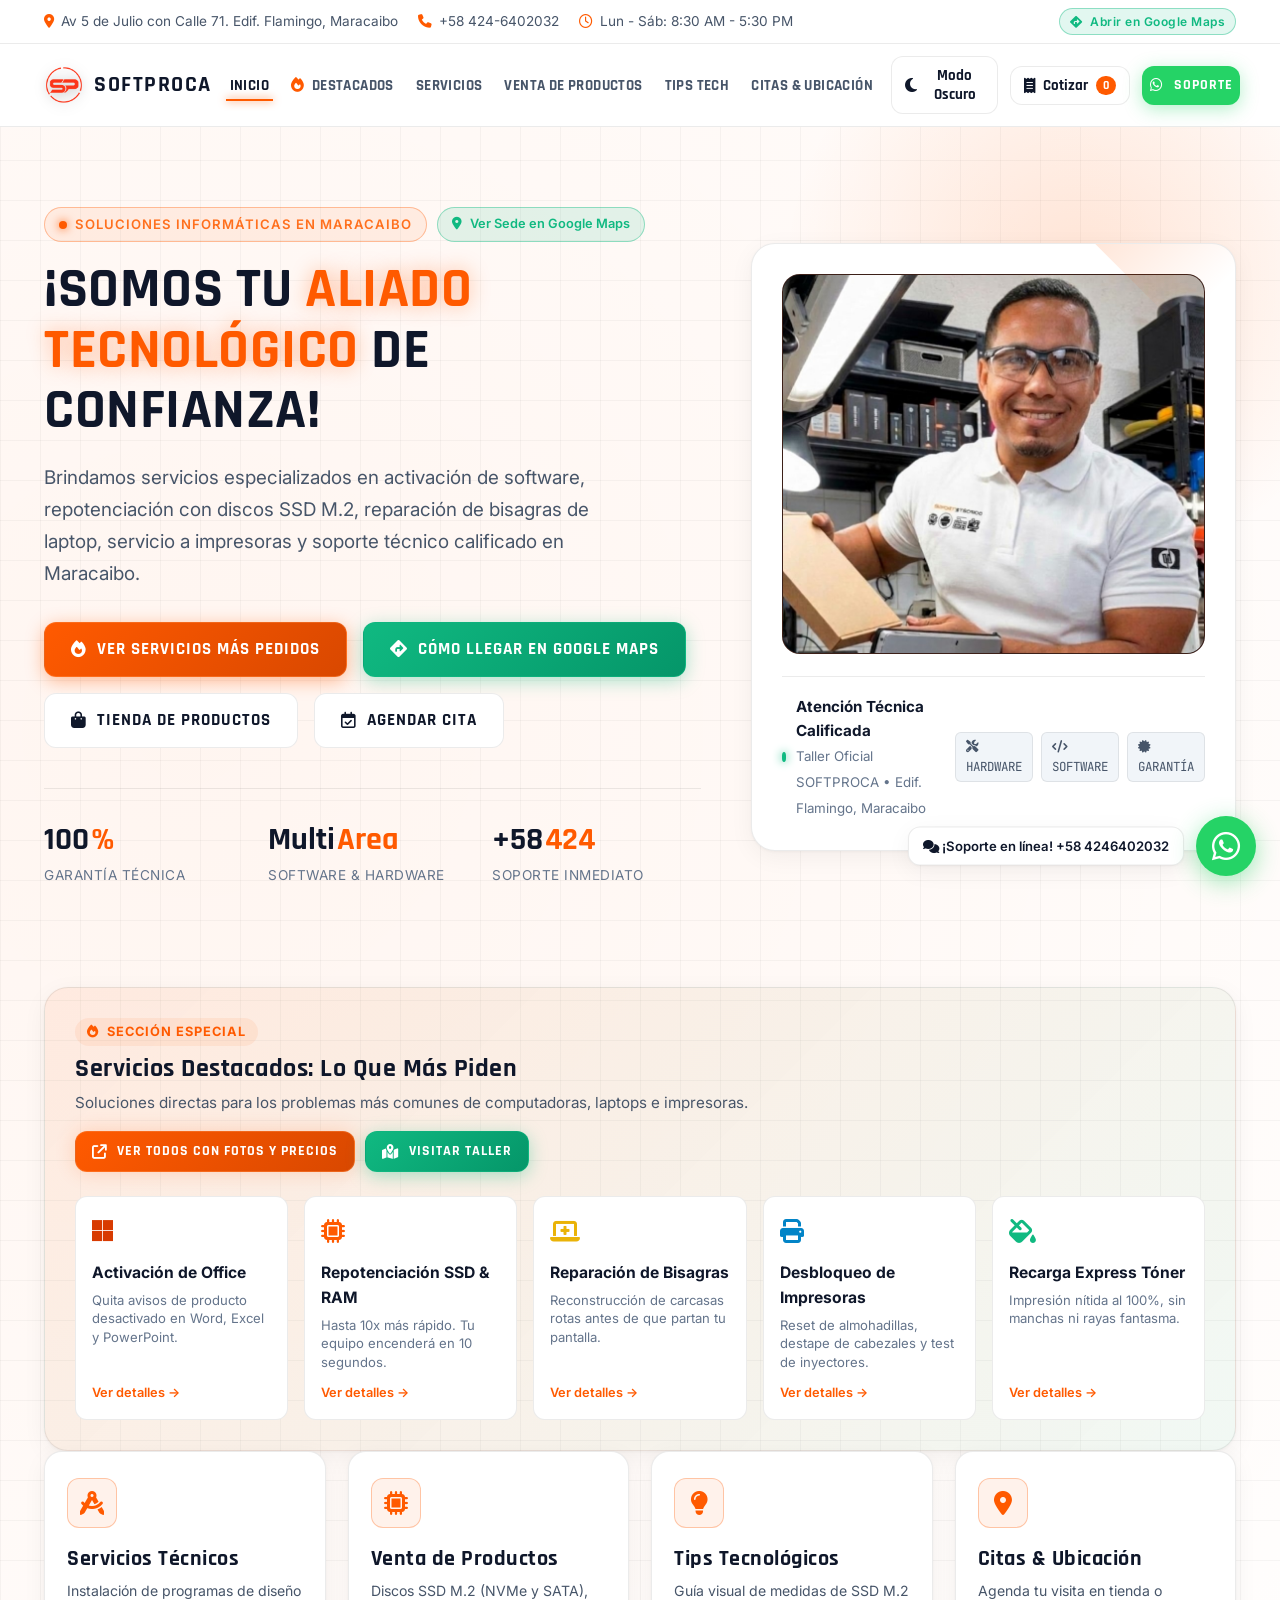
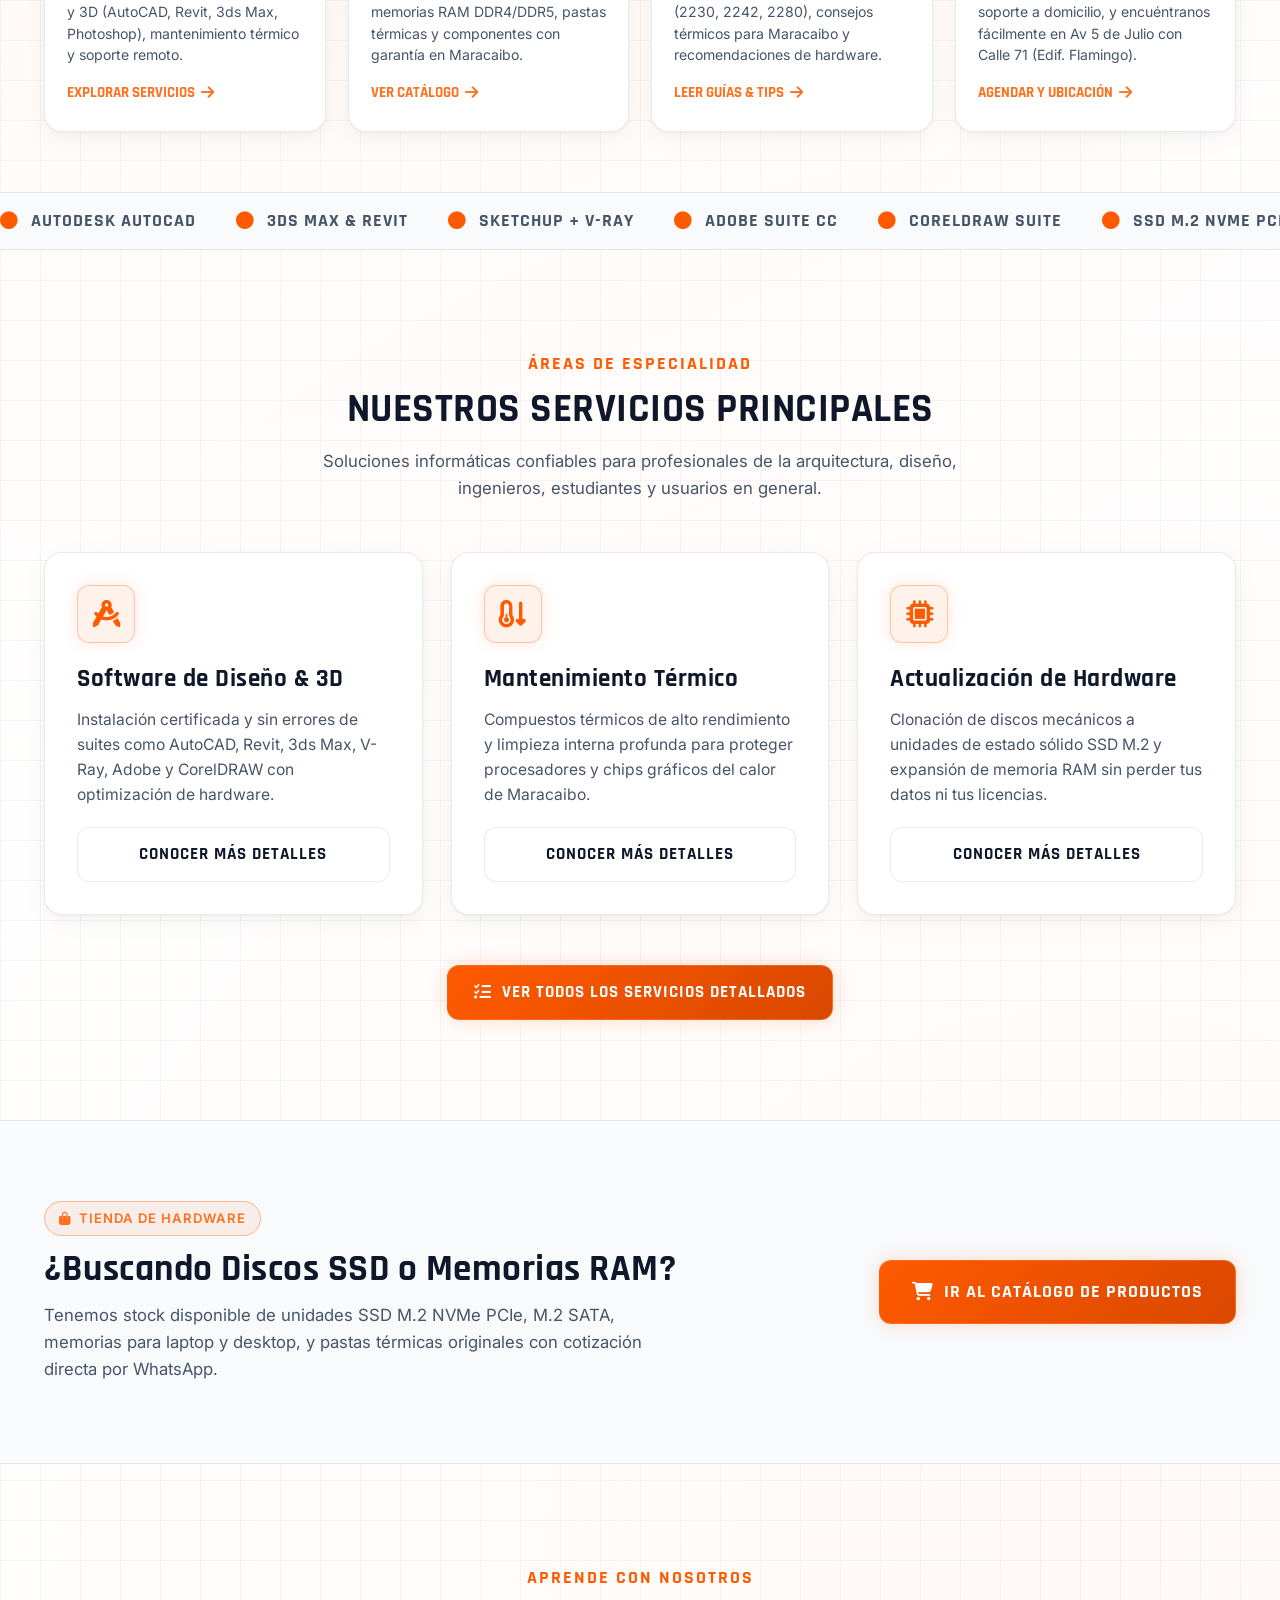
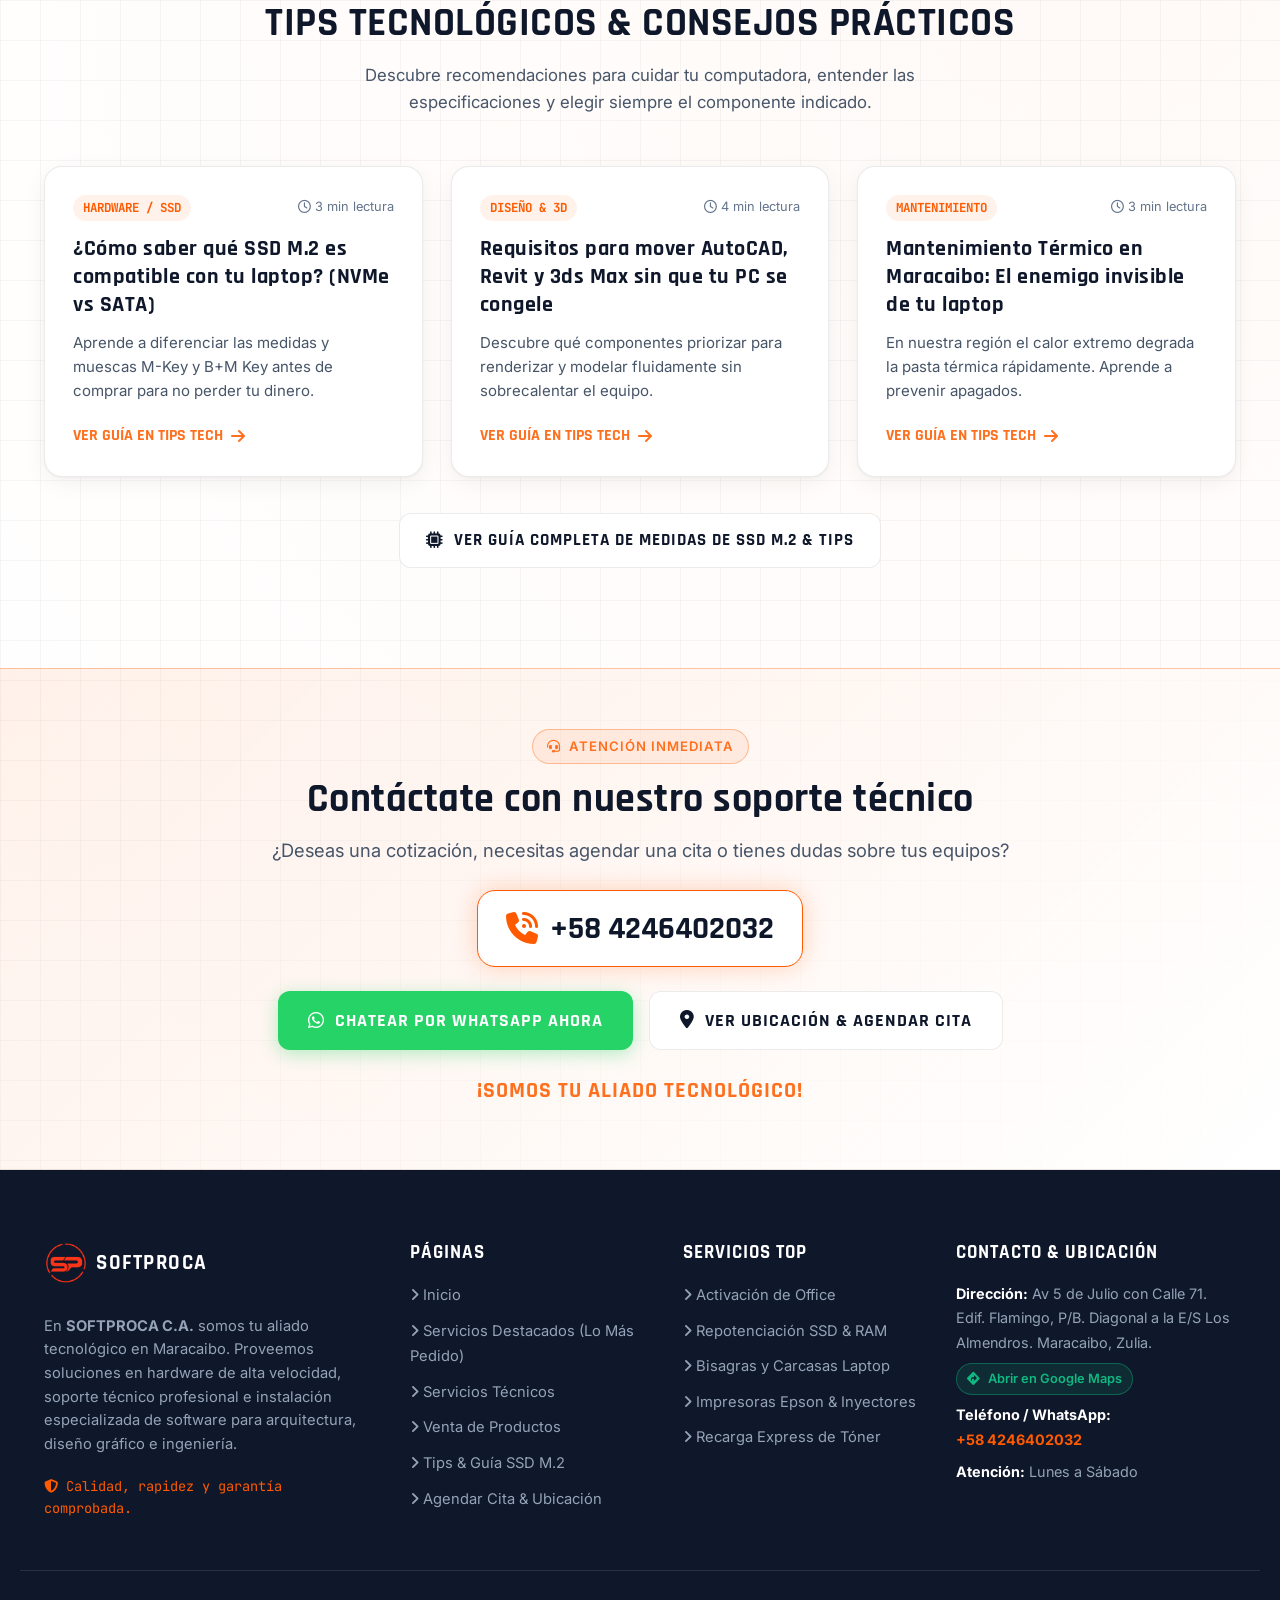
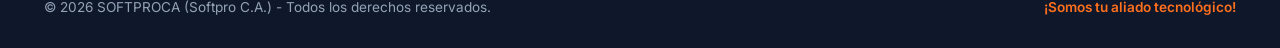
==== commit b2a1b250: "Add files via upload" ====
--- a/index.html
+++ b/index.html
@@ -3,18 +3,165 @@
 <head>
   <meta charset="UTF-8">
   <meta name="viewport" content="width=device-width, initial-scale=1.0">
-  <title>SOFTPROCA | ¡Somos tu aliado tecnológico! - Maracaibo</title>
-  <meta name="description" content="SOFTPROCA C.A. - Tu aliado tecnológico en Maracaibo. Especialistas en servicios de instalación de software de diseño, venta de hardware, discos SSD M.2 y soporte técnico.">
-  <meta name="keywords" content="Softproca, Maracaibo, servicios tecnicos, venta hardware, instalacion software, AutoCAD, Revit, SSD M.2, soporte tecnico Zulia">
-
-  <!-- Favicon -->
+  <title>SOFTPROCA | ¡Somos tu aliado tecnológico! - Servicios Técnicos y Hardware en Maracaibo</title>
+  <meta name="description" content="SOFTPROCA C.A. en Maracaibo. Especialistas en activación de Office, repotenciación con discos SSD M.2 y RAM, reparación de bisagras de laptops, desbloqueo de impresoras y venta de hardware.">
+  <meta name="keywords" content="Softproca, Maracaibo, servicios tecnicos, activacion office maracaibo, repotenciacion ssd maracaibo, reparacion bisagras laptop, desbloqueo impresoras epson, recarga toner, venta hardware, soporte tecnico Zulia">
+  <meta name="author" content="SOFTPROCA C.A.">
+  <meta name="robots" content="index, follow, max-image-preview:large, max-snippet:-1, max-video-preview:-1">
+  
+  <!-- Canonical URL -->
+  <link rel="canonical" href="https://softproca.com/">
+
+  <!-- Open Graph / Facebook / WhatsApp Preview -->
+  <meta property="og:locale" content="es_VE">
+  <meta property="og:type" content="business.business">
+  <meta property="og:title" content="SOFTPROCA | ¡Somos tu aliado tecnológico! - Maracaibo">
+  <meta property="og:description" content="Servicios técnicos calificados en Maracaibo: Licencias Office, repotenciación SSD M.2, reparación de bisagras de laptop, impresoras y venta de componentes.">
+  <meta property="og:url" content="https://softproca.com/">
+  <meta property="og:site_name" content="SOFTPROCA">
+  <meta property="og:image" content="https://softproca.com/assets/images/logo-sp.png">
+  <meta property="og:image:secure_url" content="https://softproca.com/assets/images/logo-sp.png">
+  <meta property="og:image:type" content="image/png">
+  <meta property="og:image:width" content="1024">
+  <meta property="og:image:height" content="1024">
+  <meta property="og:image:alt" content="SOFTPROCA | ¡Somos tu aliado tecnológico! - Logo Oficial">
+  <link rel="image_src" href="https://softproca.com/assets/images/logo-sp.png">
+
+  <!-- Twitter Cards -->
+  <meta name="twitter:card" content="summary">
+  <meta name="twitter:title" content="SOFTPROCA | Servicios Técnicos de Computación en Maracaibo">
+  <meta name="twitter:description" content="¡Somos tu aliado tecnológico! Especialistas en software de diseño, discos SSD M.2, reparación de laptops e impresoras.">
+  <meta name="twitter:image" content="https://softproca.com/assets/images/logo-sp.png">
+
+  <!-- Geoposicionamiento para SEO Local en Google (Maracaibo, Venezuela) -->
+  <meta name="geo.region" content="VE-V">
+  <meta name="geo.placename" content="Maracaibo, Estado Zulia, Venezuela">
+  <meta name="geo.position" content="10.6698;-71.6285">
+  <meta name="ICBM" content="10.6698, -71.6285">
+
+  <!-- Google Search Console - Etiqueta de Verificación -->
+  <meta name="google-site-verification" content="GOOGLE_SEARCH_CONSOLE_VERIFICATION_CODE">
+
+  <!-- Favicon & PWA Web Manifest -->
   <link rel="icon" type="image/png" href="assets/images/logo-sp.png">
+  <link rel="apple-touch-icon" href="assets/images/logo-sp.png">
+  <link rel="manifest" href="site.webmanifest">
+  <meta name="theme-color" content="#FF5A00">
 
   <!-- Hojas de Estilo -->
   <link rel="stylesheet" href="assets/css/styles.css">
 
   <!-- FontAwesome Icons -->
   <link rel="stylesheet" href="https://cdnjs.cloudflare.com/ajax/libs/font-awesome/6.5.1/css/all.min.css" integrity="sha512-DTOQO9RWCH3ppGqcWaEA1BIZOC6xxalwEsw9c2QQeAIftl+Vegovlnee1c9QX4TctnWMn13TZye+giMm8e2LwA==" crossorigin="anonymous" referrerpolicy="no-referrer" />
+
+  <!-- Schema.org Datos Estructurados (JSON-LD) para Google Rich Results -->
+  <script type="application/ld+json">
+  {
+    "@context": "https://schema.org",
+    "@type": ["LocalBusiness", "ComputerRepairService", "ElectronicsStore"],
+    "name": "SOFTPROCA C.A.",
+    "alternateName": ["Softpro C.A.", "Softproca", "Softproca Maracaibo"],
+    "image": [
+      "https://softproca.com/assets/images/logo-sp.png",
+      "https://softproca.com/assets/images/hero-tecnico.jpg"
+    ],
+    "logo": "https://softproca.com/assets/images/logo-sp.png",
+    "@id": "https://softproca.com/#localbusiness",
+    "url": "https://softproca.com/",
+    "telephone": "+584246402032",
+    "priceRange": "$$",
+    "hasMap": "https://maps.app.goo.gl/AkBrpmmDveUEZYnY8",
+    "address": {
+      "@type": "PostalAddress",
+      "streetAddress": "Av 5 de Julio con Calle 71. Edif. Flamingo, P/B. Diagonal a la E/S Los Almendros",
+      "addressLocality": "Maracaibo",
+      "addressRegion": "Zulia",
+      "postalCode": "4001",
+      "addressCountry": "VE"
+    },
+    "geo": {
+      "@type": "GeoCoordinates",
+      "latitude": 10.6698,
+      "longitude": -71.6285
+    },
+    "openingHoursSpecification": [
+      {
+        "@type": "OpeningHoursSpecification",
+        "dayOfWeek": ["Monday", "Tuesday", "Wednesday", "Thursday", "Friday"],
+        "opens": "08:30",
+        "closes": "17:30"
+      },
+      {
+        "@type": "OpeningHoursSpecification",
+        "dayOfWeek": "Saturday",
+        "opens": "09:00",
+        "closes": "14:00"
+      }
+    ],
+    "sameAs": [
+      "https://maps.app.goo.gl/AkBrpmmDveUEZYnY8",
+      "https://wa.me/584246402032"
+    ],
+    "areaServed": [
+      {
+        "@type": "City",
+        "name": "Maracaibo"
+      },
+      {
+        "@type": "City",
+        "name": "San Francisco"
+      },
+      {
+        "@type": "AdministrativeArea",
+        "name": "Zulia"
+      }
+    ],
+    "makesOffer": [
+      {
+        "@type": "Offer",
+        "itemOffered": {
+          "@type": "Service",
+          "name": "Soporte, Activación y Licenciamiento de Microsoft Office"
+        }
+      },
+      {
+        "@type": "Offer",
+        "itemOffered": {
+          "@type": "Service",
+          "name": "Repotenciación de Laptops y PC con SSD M.2 NVMe y Memoria RAM"
+        }
+      },
+      {
+        "@type": "Offer",
+        "itemOffered": {
+          "@type": "Service",
+          "name": "Reparación y Reconstrucción de Bisagras y Carcasas de Laptop"
+        }
+      },
+      {
+        "@type": "Offer",
+        "itemOffered": {
+          "@type": "Service",
+          "name": "Desbloqueo y Servicio de Impresoras Epson y Canon"
+        }
+      },
+      {
+        "@type": "Offer",
+        "itemOffered": {
+          "@type": "Service",
+          "name": "Recarga Express y Mantenimiento de Cartuchos de Tóner"
+        }
+      },
+      {
+        "@type": "Offer",
+        "itemOffered": {
+          "@type": "Service",
+          "name": "Instalación de Software de Diseño 3D (AutoCAD, Revit, 3ds Max, Adobe)"
+        }
+      }
+    ]
+  }
+  </script>
 
   <!-- Detección Inmediata de Tema (Modo Claro Predeterminado de la Marca) -->
   <script>
